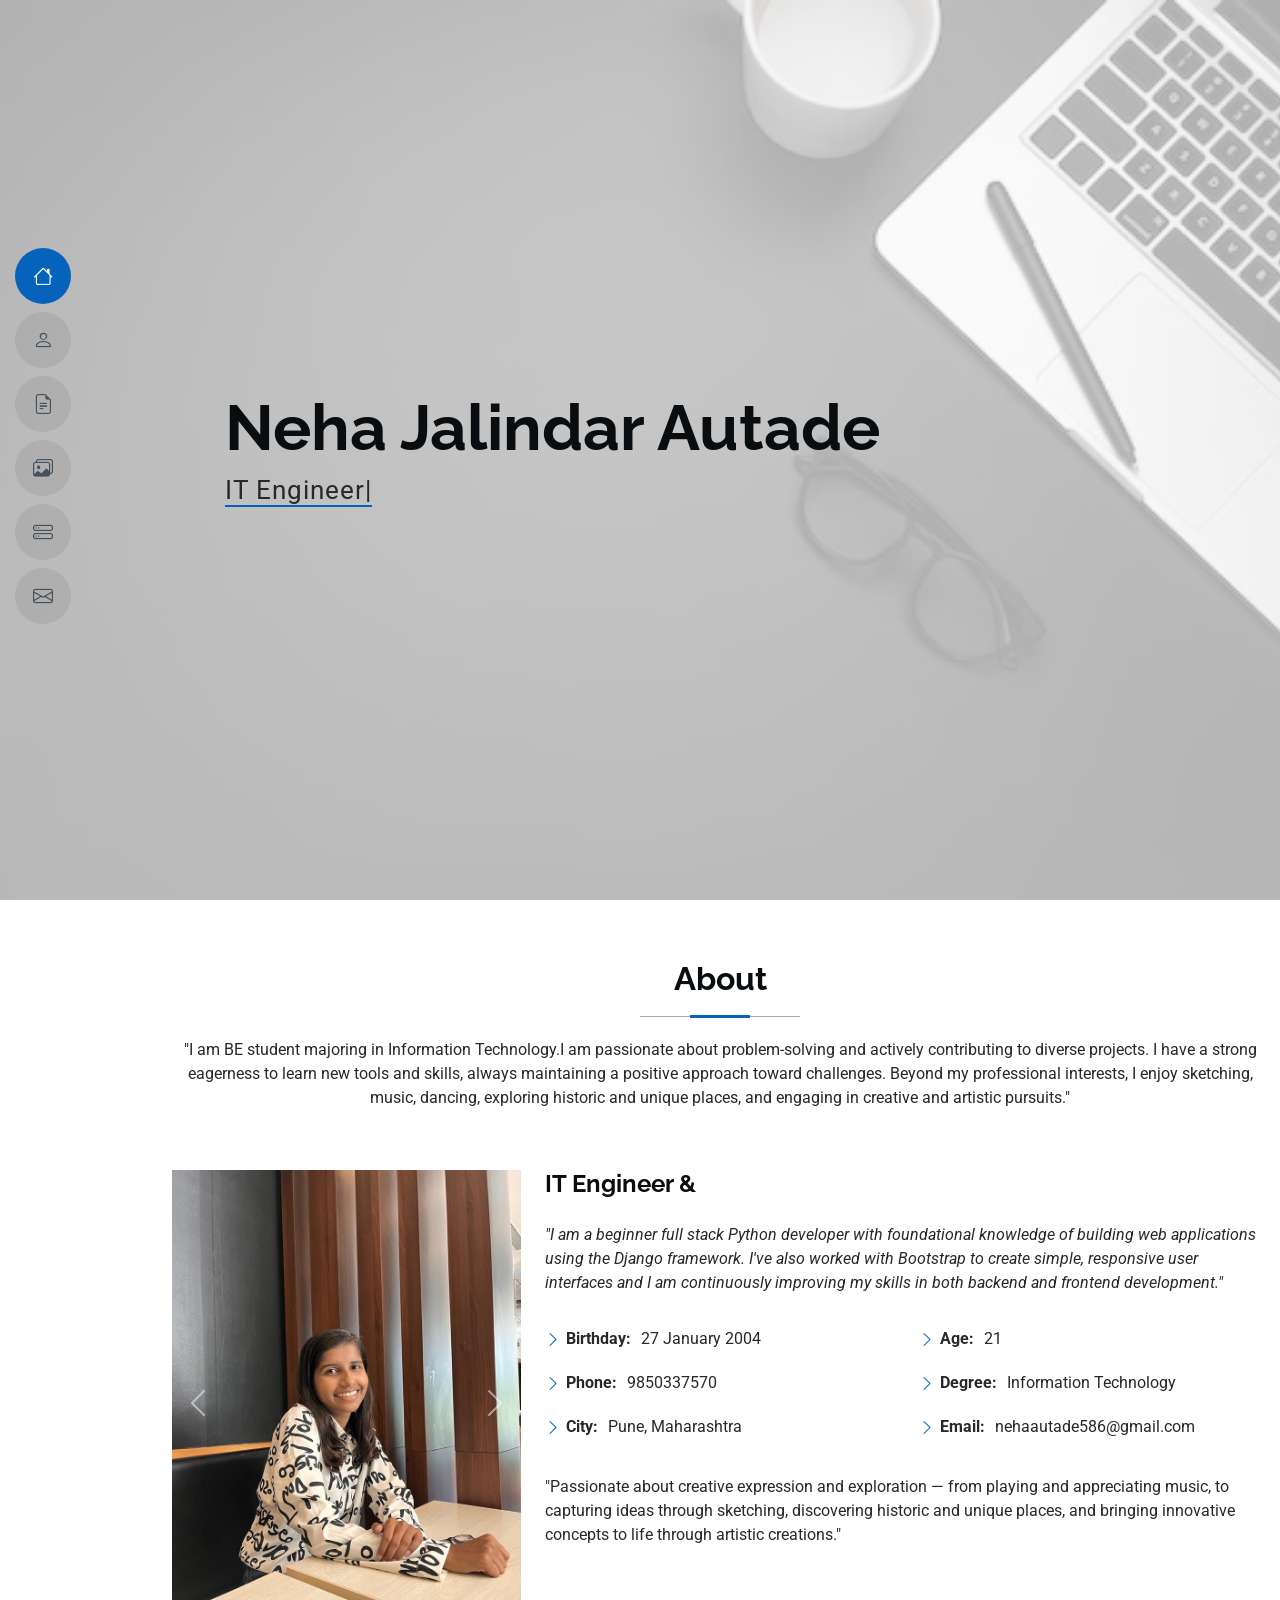
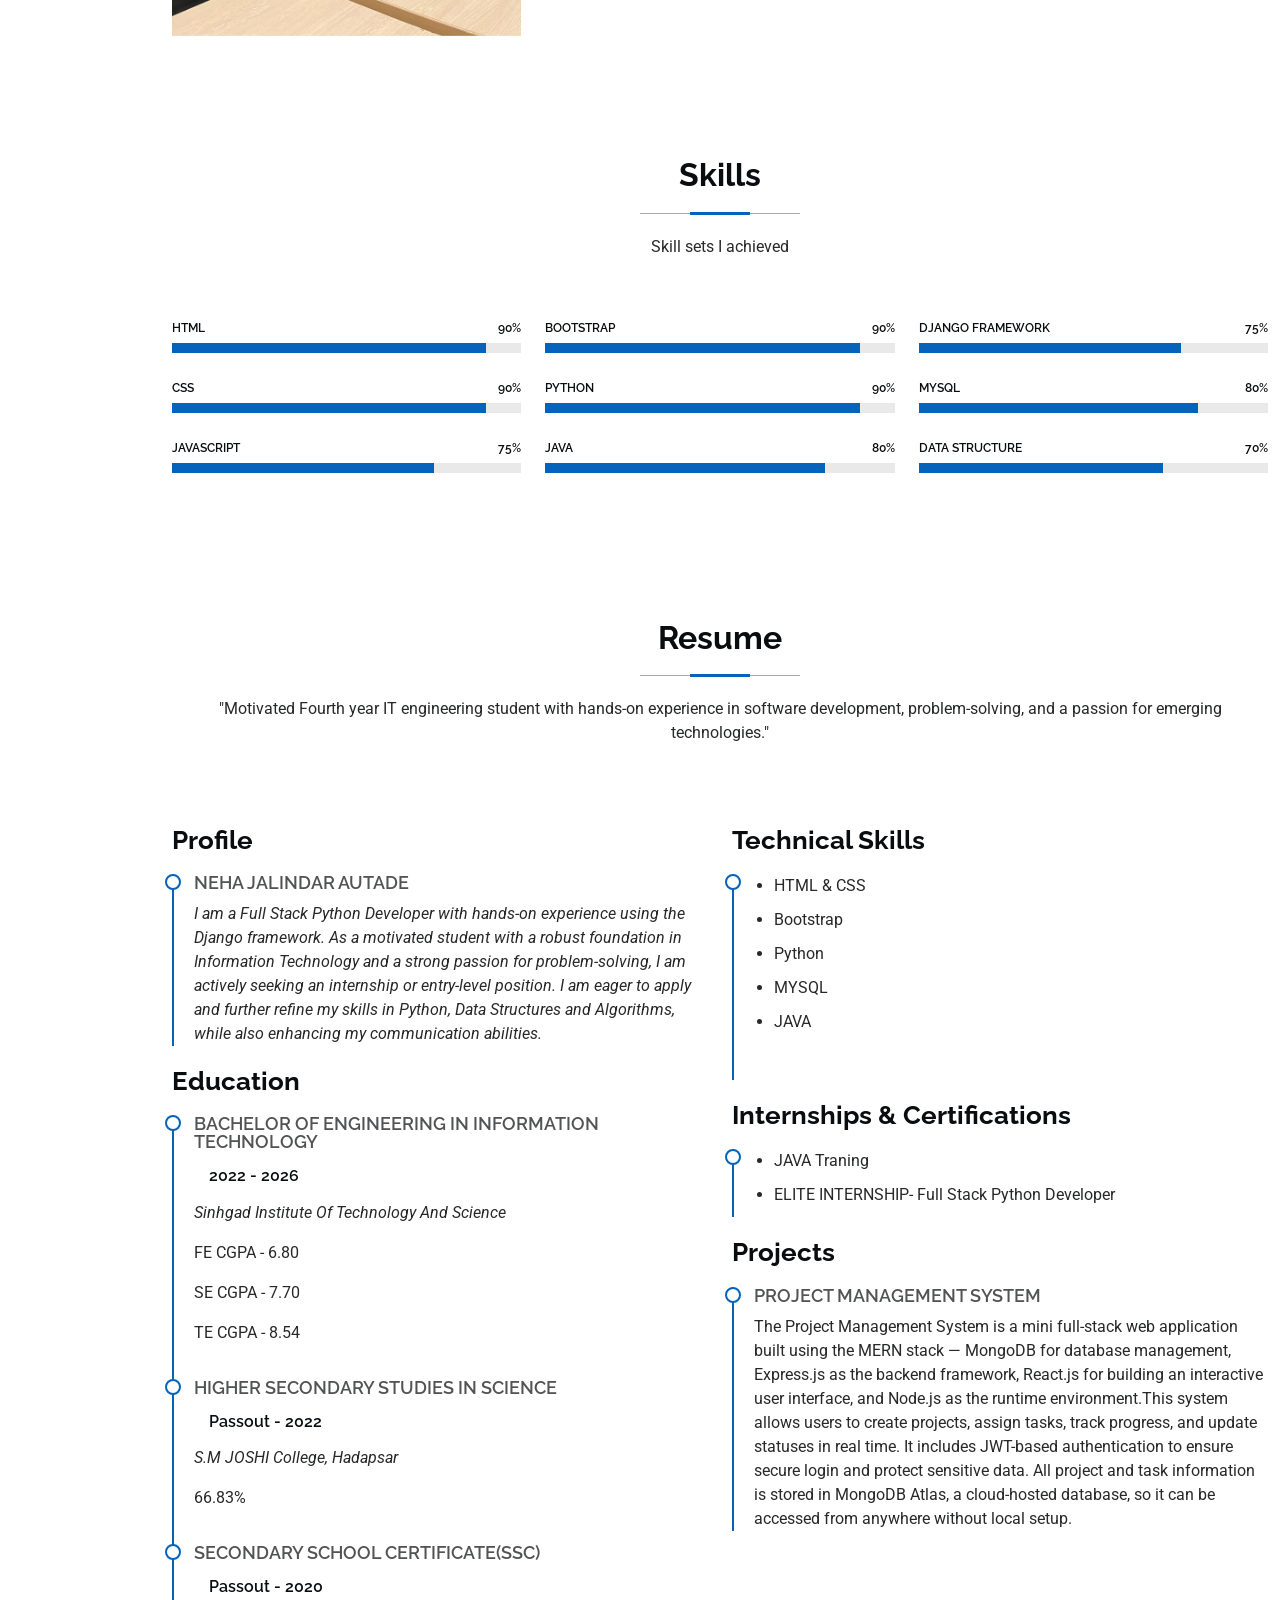
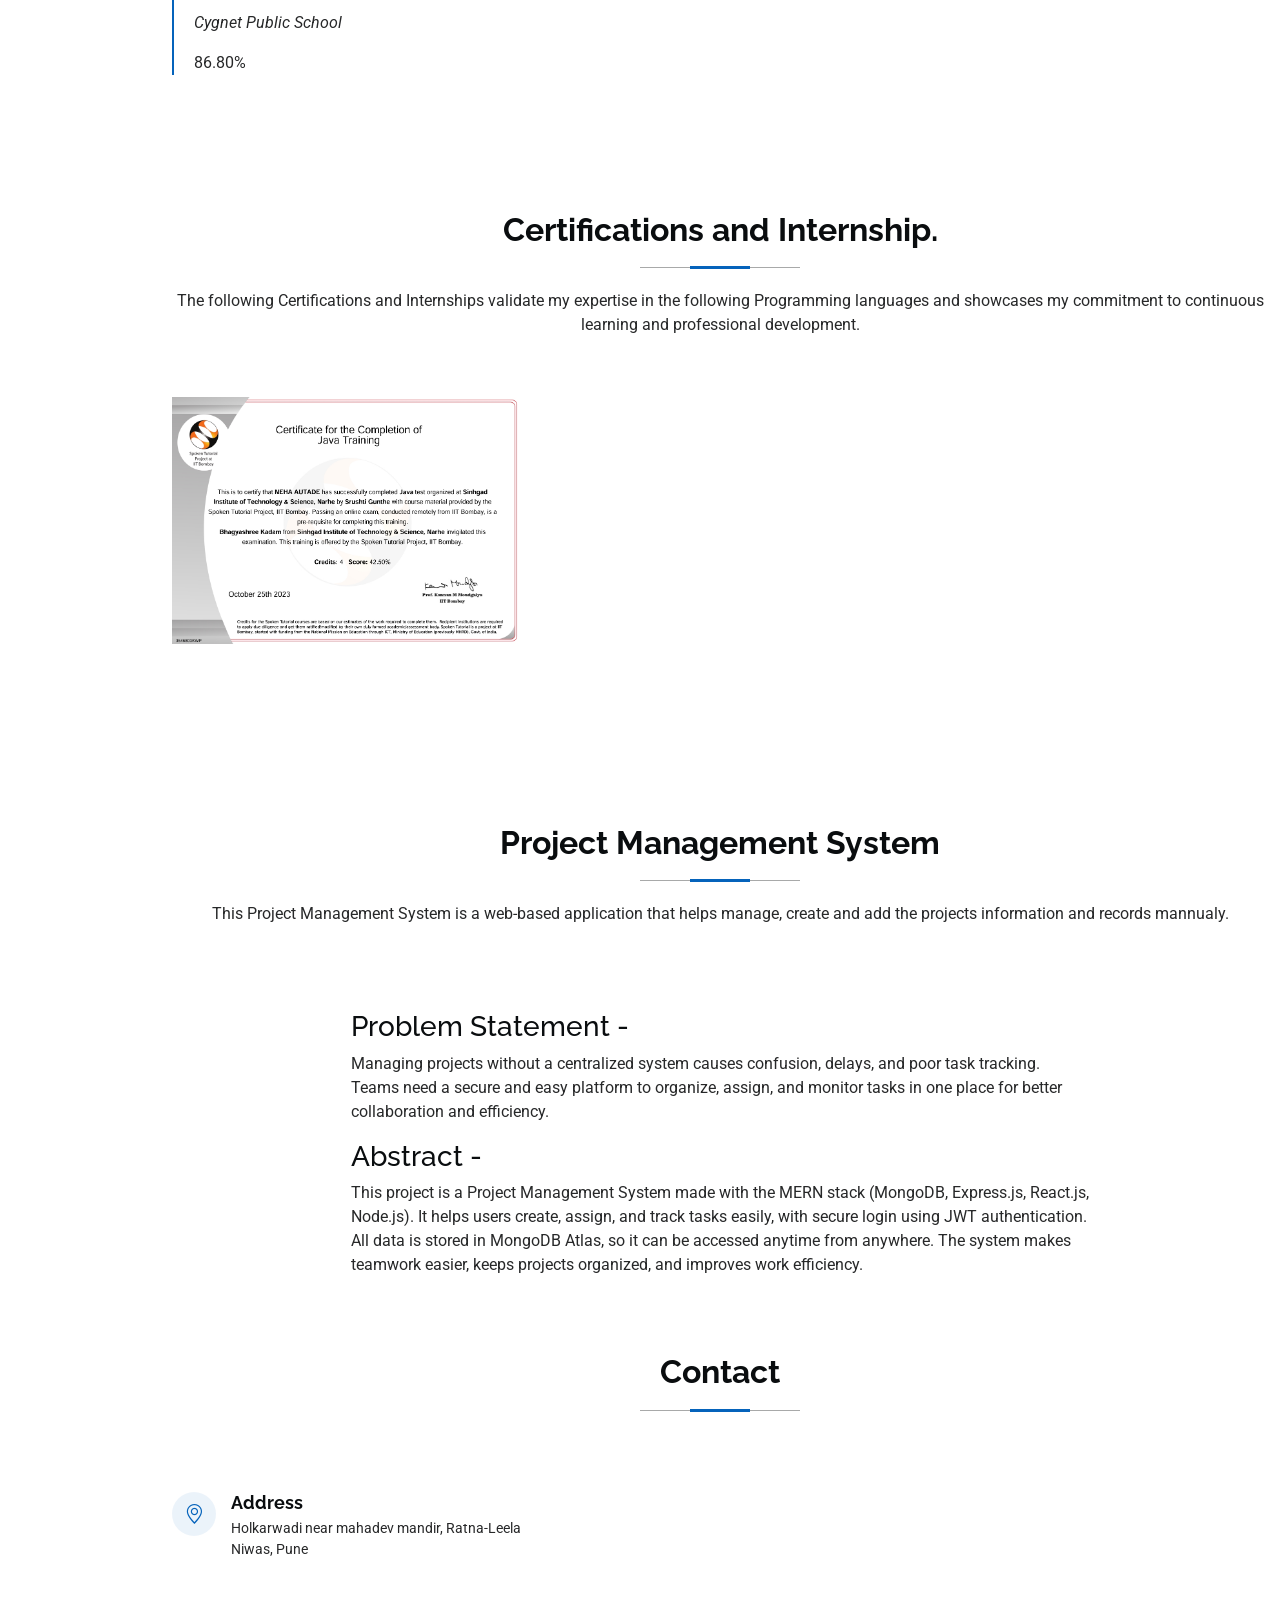
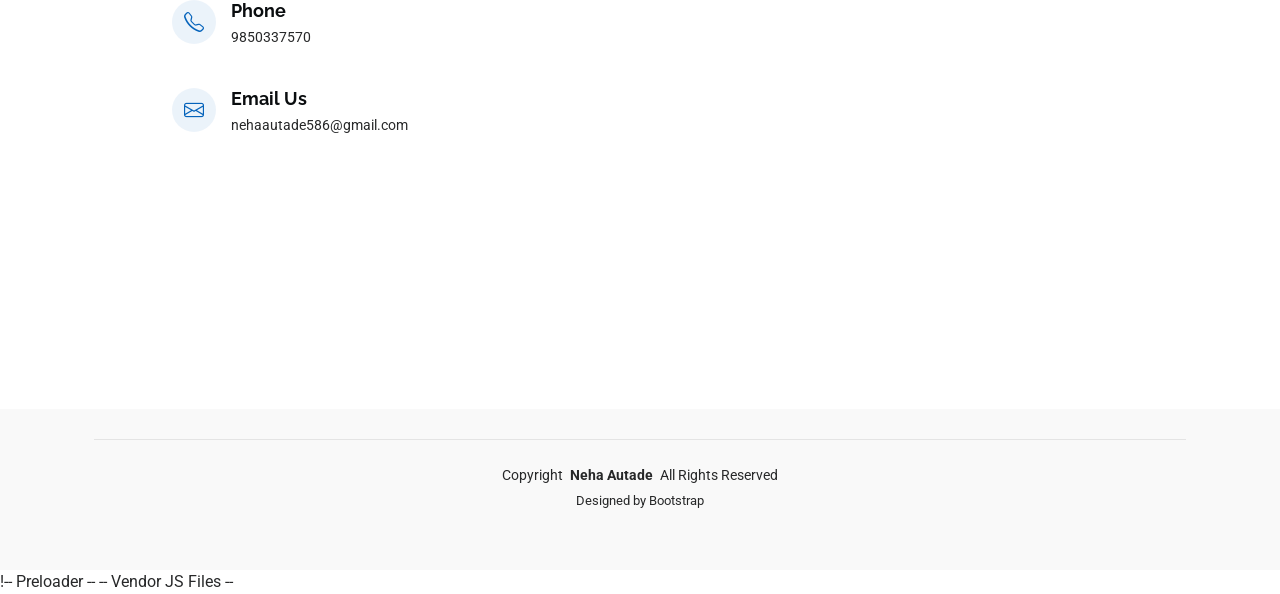
==== index.html @ f40abf3d "first commit" ====
<!DOCTYPE html>
<html lang="en">

<head>
  <meta charset="utf-8">
  <meta content="width=device-width, initial-scale=1.0" name="viewport">
  <title>Portfolio</title>
  <meta content="" name="description">
  <meta content="" name="keywords">

  <!-- Favicons -->
  <link href="assets/img/Icon.jpg" rel="Icon">
  <link href="assets/img/Icon.jpg" rel="Icon">

  <!-- Fonts -->
  <link href="https://fonts.googleapis.com" rel="preconnect">
  <link href="https://fonts.gstatic.com" rel="preconnect" crossorigin>
  <link href="https://fonts.googleapis.com/css2?family=Roboto:ital,wght@0,100;0,300;0,400;0,500;0,700;0,900;1,100;1,300;1,400;1,500;1,700;1,900&family=Poppins:ital,wght@0,100;0,200;0,300;0,400;0,500;0,600;0,700;0,800;0,900;1,100;1,200;1,300;1,400;1,500;1,600;1,700;1,800;1,900&family=Raleway:ital,wght@0,100;0,200;0,300;0,400;0,500;0,600;0,700;0,800;0,900;1,100;1,200;1,300;1,400;1,500;1,600;1,700;1,800;1,900&display=swap" rel="stylesheet">

  <!-- Vendor CSS Files -->
  <link href="assets/vendor/bootstrap/css/bootstrap.min.css" rel="stylesheet">
  <link href="assets/vendor/bootstrap-icons/bootstrap-icons.css" rel="stylesheet">
  <link href="assets/vendor/aos/aos.css" rel="stylesheet">
  <link href="assets/vendor/glightbox/css/glightbox.min.css" rel="stylesheet">
  <link href="assets/vendor/swiper/swiper-bundle.min.css" rel="stylesheet">

  <!-- Main CSS File -->
  <link href="assets/css/main.css" rel="stylesheet">

  <!-- =======================================================
  * Template Name: MyResume
  * Template URL: https://bootstrapmade.com/free-html-bootstrap-template-my-resume/
  * Updated: Jun 29 2024 with Bootstrap v5.3.3
  * Author: BootstrapMade.com
  * License: https://bootstrapmade.com/license/
  ======================================================== -->
</head>

<body class="index-page">

  <header id="header" class="header d-flex flex-column justify-content-center">

    <i class="header-toggle d-xl-none bi bi-list"></i>

    <nav id="navmenu" class="navmenu">
      <ul>
        <li><a href="#hero" class="active"><i class="bi bi-house navicon"></i><span>Home</span></a></li>
        <li><a href="#about"><i class="bi bi-person navicon"></i><span>About</span></a></li>
        <li><a href="#resume"><i class="bi bi-file-earmark-text navicon"></i><span>Resume</span></a></li>
        <li><a href="#portfolio"><i class="bi bi-images navicon"></i><span>Certifications & Internship</span></a></li>
        <li><a href="#Services"><i class="bi bi-hdd-stack navicon"></i><span>Project</span></a></li>
        <li><a href="#contact"><i class="bi bi-envelope navicon"></i><span>Contact</span></a></li>
      </ul>
    </nav>

  </header>

  <main class="main">

    <!-- Hero Section -->
    <section id="hero" class="hero section light-background">

      <img src="assets/img/abc.jpg" alt="">

      <div class="container" data-aos="zoom-out">
        <div class="row justify-content-center">
          <div class="col-lg-9">
            <h2>Neha Jalindar Autade</h2>
            <p><span class="typed" data-typed-items="IT Engineer,Full Stack Python Developer"></span><span class="typed-cursor typed-cursor--blink" aria-hidden="true"></span></p>
            <!--<div class="social-links">
              -<a href="#"><i class="bi bi-twitter-x"></i></a>
              <a href="#"><i class="bi bi-facebook"></i></a>
              <a href="#"><i class="bi bi-instagram"></i></a>
              <a href="www.linkedin.com/in/neha-autade-035277320"><i class="bi bi-linkedin"></i></a>
              <a href="https://www.naukri.com/mnjuser/profile" target="_blank">
              <i class="bi bi-briefcase"></i>
              </a>

            </div>-->
          </div>
        </div>
      </div>

    </section><!-- /Hero Section -->

    <!-- About Section -->
    <section id="about" class="about section">

      <!-- Section Title -->
      <div class="container section-title" data-aos="fade-up">
        <h2>About</h2>
        <p>"I am BE student majoring in Information Technology.I am passionate about problem-solving and actively contributing to diverse projects. I have a strong eagerness to learn new tools and skills, always maintaining a positive approach toward challenges. Beyond my professional interests, I enjoy sketching, music, dancing, exploring historic and unique places, and engaging in creative and artistic pursuits."</p>
      </div><!-- End Section Title -->

      <div class="container" data-aos="fade-up" data-aos-delay="100">

        <div class="row gy-4 justify-content-center">
          <div class="col-lg-4">
            <!-- Photo Carousel -->
<div id="photoCarousel" class="carousel slide" data-bs-ride="carousel">
  <div class="carousel-inner">
    <!-- First Photo -->
    <div class="carousel-item active">
      <img src="assets/img/profile2.jpg" class="d-block w-100" alt="Profile Photo 1">
    </div>
    <!-- Second Photo -->
    <div class="carousel-item">
      <img src="assets/img/profile.jpg" class="d-block w-100" alt="Profile Photo 2">
    </div>
  </div>
  
  <!-- Carousel Controls -->
  <button class="carousel-control-prev" type="button" data-bs-target="#photoCarousel" data-bs-slide="prev">
    <span class="carousel-control-prev-icon" aria-hidden="true"></span>
    <span class="visually-hidden">Previous</span>
  </button>
  <button class="carousel-control-next" type="button" data-bs-target="#photoCarousel" data-bs-slide="next">
    <span class="carousel-control-next-icon" aria-hidden="true"></span>
    <span class="visually-hidden">Next</span>
  </button>
</div>

          </div>
          <div class="col-lg-8 content">
            <h2>IT Engineer &amp; </h2>
            <p class="fst-italic py-3">
              "I am a beginner full stack Python developer with foundational knowledge of building web applications using the Django framework. I've also worked with Bootstrap to create simple, responsive user interfaces and I am continuously improving my skills in both backend and frontend development."
            </p>
            <div class="row">
              <div class="col-lg-6">
                <ul>
                  <li><i class="bi bi-chevron-right"></i> <strong>Birthday:</strong> <span>27 January 2004</span></li>
                 <!---- <li><i class="bi bi-chevron-right"></i> <strong>Website:</strong> <span>www.example.com</span></li>-->
                  <li><i class="bi bi-chevron-right"></i> <strong>Phone:</strong> <span>9850337570</span></li>
                  <li><i class="bi bi-chevron-right"></i> <strong>City:</strong> <span>Pune, Maharashtra</span></li>
                </ul>
              </div>
              <div class="col-lg-6">
                <ul>
                  <li><i class="bi bi-chevron-right"></i> <strong>Age:</strong> <span>21</span></li>
                  <li><i class="bi bi-chevron-right"></i> <strong>Degree:</strong> <span>Information Technology</span></li>
                  <li><i class="bi bi-chevron-right"></i> <strong>Email:</strong> <span>nehaautade586@gmail.com</span></li>
                  <!--<li><i class="bi bi-chevron-right"></i> <strong>Freelance:</strong> <span>Available</span></li>-->
                </ul>
              </div>
            </div>
            <p class="py-3">
              "Passionate about creative expression and exploration — from playing and appreciating music, to capturing ideas through sketching, discovering historic and unique places, and bringing innovative concepts to life through artistic creations."
            </p>
          </div>
        </div>

      </div>

    </section><!-- /About Section -->

    <!-- Stats Section -->
    <!--<section id="stats" class="stats section">

      <div class="container" data-aos="fade-up" data-aos-delay="100">

        <div class="row gy-4">

          -<div class="col-lg-3 col-md-6 d-flex flex-column align-items-center">
            <i class="bi bi-emoji-smile"></i>
            <div class="stats-item">
              <span data-purecounter-start="0" data-purecounter-end="232" data-purecounter-duration="1" class="purecounter"></span>
              <p>Happy Clients</p>
            </div>
          </div>- End Stats Item -

          <div class="col-lg-3 col-md-6 d-flex flex-column align-items-center">
            <i class="bi bi-journal-richtext"></i>
            <div class="stats-item">
              <span data-purecounter-start="0" data-purecounter-end="521" data-purecounter-duration="1" class="purecounter"></span>
              <p>Projects</p>
            </div>
          </div>--><!-- End Stats Item -->

          <!--<div class="col-lg-3 col-md-6 d-flex flex-column align-items-center">
            <i class="bi bi-headset"></i>
            <div class="stats-item">
              <span data-purecounter-start="0" data-purecounter-end="1463" data-purecounter-duration="1" class="purecounter"></span>
              <p>Hours Of Support</p>
            </div>
          </div><-- End Stats Item -->

          <!--<div class="col-lg-3 col-md-6 d-flex flex-column align-items-center">
            <i class="bi bi-people"></i>
            <div class="stats-item">
              <span data-purecounter-start="0" data-purecounter-end="15" data-purecounter-duration="1" class="purecounter"></span>
              <p>Hard Workers</p>
            </div>
          </div>-- End Stats Item -->

        <!--</div>

      </div>

    </section>--><!-- /Stats Section -->

    <!-- Skills Section -->
    <section id="skills" class="skills section">

      <!-- Section Title -->
      <div class="container section-title" data-aos="fade-up">
        <h2>Skills</h2>
        <p>Skill sets I achieved</p>
      </div><!-- End Section Title -->

      <div class="container" data-aos="fade-up" data-aos-delay="100">

        <div class="row skills-content skills-animation">

          <div class="col-md-4">

            <div class="progress">
              <span class="skill"><span>HTML</span> <i class="val">90%</i></span>
              <div class="progress-bar-wrap">
                <div class="progress-bar" role="progressbar" aria-valuenow="90" aria-valuemin="0" aria-valuemax="100"></div>
              </div>
            </div><!-- End Skills Item -->

            <div class="progress">
              <span class="skill"><span>CSS</span> <i class="val">90%</i></span>
              <div class="progress-bar-wrap">
                <div class="progress-bar" role="progressbar" aria-valuenow="90" aria-valuemin="0" aria-valuemax="100"></div>
              </div>
            </div><!-- End Skills Item -->

            <div class="progress">
              <span class="skill"><span>JavaScript</span> <i class="val">75%</i></span>
              <div class="progress-bar-wrap">
                <div class="progress-bar" role="progressbar" aria-valuenow="75" aria-valuemin="0" aria-valuemax="100"></div>
              </div>
            </div><!-- End Skills Item -->

          </div>

          <div class="col-md-4">

            <div class="progress">
              <span class="skill"><span>Bootstrap</span> <i class="val">90%</i></span>
              <div class="progress-bar-wrap">
                <div class="progress-bar" role="progressbar" aria-valuenow="90" aria-valuemin="0" aria-valuemax="100"></div>
              </div>
            </div><!-- End Skills Item -->

            <div class="progress">
              <span class="skill"><span>Python</span> <i class="val">90%</i></span>
              <div class="progress-bar-wrap">
                <div class="progress-bar" role="progressbar" aria-valuenow="90" aria-valuemin="0" aria-valuemax="100"></div>
              </div>
            </div><!-- End Skills Item -->

            <div class="progress">
              <span class="skill"><span>Java</span> <i class="val">80%</i></span>
              <div class="progress-bar-wrap">
                <div class="progress-bar" role="progressbar" aria-valuenow="80" aria-valuemin="0" aria-valuemax="100"></div>
              </div>
            </div><!-- End Skills Item -->
            </div>

             <div class="col-md-4">

            <div class="progress">
              <span class="skill"><span>Django framework</span> <i class="val">75%</i></span>
              <div class="progress-bar-wrap">
                <div class="progress-bar" role="progressbar" aria-valuenow="75" aria-valuemin="0" aria-valuemax="100"></div>
              </div>
            </div><!-- End Skills Item -->

            <div class="progress">
              <span class="skill"><span>MySQL</span> <i class="val">80%</i></span>
              <div class="progress-bar-wrap">
                <div class="progress-bar" role="progressbar" aria-valuenow="80" aria-valuemin="0" aria-valuemax="100"></div>
              </div>
            </div><!-- End Skills Item -->

            <div class="progress">
              <span class="skill"><span>Data Structure</span> <i class="val">70%</i></span>
              <div class="progress-bar-wrap">
                <div class="progress-bar" role="progressbar" aria-valuenow="70" aria-valuemin="0" aria-valuemax="100"></div>
              </div>
            </div><!-- End Skills Item -->

          </div>

        </div>

      </div>

    </section><!-- /Skills Section -->

    <!-- Resume Section -->
    <section id="resume" class="resume section">

      <!-- Section Title -->
      <div class="container section-title" data-aos="fade-up">
        <h2>Resume</h2>
        <p>"Motivated Fourth year IT engineering student with hands-on experience in software development, problem-solving, and a passion for emerging technologies."</p>
      </div><!-- End Section Title -->

      <div class="container">

        <div class="row">

          <div class="col-lg-6" data-aos="fade-up" data-aos-delay="100">
            <h3 class="resume-title">Profile</h3>

            <div class="resume-item pb-0">
              <h4>Neha Jalindar Autade</h4>
              <p><em>I am a Full Stack Python Developer with hands-on experience using the Django framework. As a motivated student with a robust foundation in Information Technology and a strong passion for problem-solving, I am actively seeking an internship or entry-level position. I am eager to apply and further refine my skills in Python, Data Structures and Algorithms, while also enhancing my communication abilities.</em></p>
              
            </div><!-- Edn Resume Item -->

            <h3 class="resume-title">Education</h3>
            <div class="resume-item">
              <h4>Bachelor of Engineering in Information Technology</h4>
              <h5>2022 - 2026</h5>
              <p><em>Sinhgad Institute Of Technology And Science</em></p>
              <p>FE CGPA - 6.80</p>
              <P>SE CGPA - 7.70</P>
              <p>TE CGPA - 8.54</p>
            </div><!-- Edn Resume Item -->

            <div class="resume-item">
              <h4>Higher Secondary Studies in Science</h4>
              <h5>Passout - 2022</h5>
              <p><em>S.M JOSHI College, Hadapsar</em></p>
              <p>66.83%</p>
            </div><!-- Edn Resume Item -->

             <div class="resume-item">
              <h4>Secondary School Certificate(SSC)</h4>
              <h5>Passout - 2020</h5>
              <p><em>Cygnet Public School</em></p>
              <p>86.80%</p>
            </div><!-- Edn Resume Item -->

          </div>

          <div class="col-lg-6" data-aos="fade-up" data-aos-delay="200">
            <h3 class="resume-title">Technical Skills</h3>
            <div class="resume-item">
              <!--<h4>Senior graphic design specialist</h4>
              <h5>2019 - Present</h5>-
              <p><em>Experion, New York, NY </em></p>-->
              <ul>
                <li>HTML & CSS</li>
                <li>Bootstrap </li>
                <li>Python</li>
                <li>MYSQL</li>
                <li>JAVA</li>
              </ul>
            </div><!-- Edn Resume Item -->

            <h3 class="resume-title">Internships & Certifications</h3>

            <div class="resume-item pb-0">
              <!--<h4>Neha Jalindar Autade</h4>-->
              <ul>
              <li>JAVA Traning</li>
              <li>ELITE INTERNSHIP- Full Stack Python Developer</li>
              </ul>
            </div>

           
            <h3 class="resume-title">Projects</h3>

            <div class="resume-item pb-0">
              <!--<h4>Neha Jalindar Autade</h4>-->
              
              <h4>Project Management System</h4>

              <p>The Project Management System is a mini full-stack web application built using the MERN stack — MongoDB for database management, Express.js as the backend framework, React.js for building an interactive user interface, and Node.js as the runtime environment.This system allows users to create projects, assign tasks, track progress, and update statuses in real time. It includes JWT-based authentication to ensure secure login and protect sensitive data. All project and task information is stored in MongoDB Atlas, a cloud-hosted database, so it can be accessed from anywhere without local setup.</p>
              
            </div>

            <!--<div class="resume-item">
              <h4>Graphic design specialist</h4>
              <h5>2017 - 2018</h5>
              <p><em>Stepping Stone Advertising, New York, NY</em></p>
              <ul>
                <li>Developed numerous marketing programs (logos, brochures,infographics, presentations, and advertisements).</li>
                <li>Managed up to 5 projects or tasks at a given time while under pressure</li>
                <li>Recommended and consulted with clients on the most appropriate graphic design</li>
                <li>Created 4+ design presentations and proposals a month for clients and account managers</li>
              </ul>
            </div><-- Edn Resume Item -->

          </div>

        </div>

      </div>

    </section><!-- /Resume Section -->

    <!-- Portfolio Section -->
    <section id="portfolio" class="portfolio section">

      <!---- Section Title --
      <div class="container section-title" data-aos="fade-up">
        <h2>Portfolio</h2>
        <p>Magnam dolores commodi suscipit. Necessitatibus eius consequatur ex aliquid fuga eum quidem. Sit sint consectetur velit. Quisquam quos quisquam cupiditate. Et nemo qui impedit suscipit alias ea. Quia fugiat sit in iste officiis commodi quidem hic quas.</p>
      </div><-- End Section Title --

      <div class="container">

        <div class="isotope-layout" data-default-filter="*" data-layout="masonry" data-sort="original-order">

          <ul class="portfolio-filters isotope-filters" data-aos="fade-up" data-aos-delay="100">
            <li data-filter="*" class="filter-active">All</li>
            <li data-filter=".filter-app">App</li>
            <li data-filter=".filter-product">Card</li>
            <li data-filter=".filter-branding">Web</li>
          </ul>-- End Portfolio Filters --

          <div class="row gy-4 isotope-container" data-aos="fade-up" data-aos-delay="200">

            <div class="col-lg-4 col-md-6 portfolio-item isotope-item filter-app">
              <img src="assets/img/masonry-portfolio/masonry-portfolio-1.jpg" class="img-fluid" alt="">
              <div class="portfolio-info">
                <h4>App 1</h4>
                <p>Lorem ipsum, dolor sit</p>
                <a href="assets/img/masonry-portfolio/masonry-portfolio-1.jpg" title="App 1" data-gallery="portfolio-gallery-app" class="glightbox preview-link"><i class="bi bi-zoom-in"></i></a>
                <a href="portfolio-details.html" title="More Details" class="details-link"><i class="bi bi-link-45deg"></i></a>
              </div>
            </div>-- End Portfolio Item --

            <div class="col-lg-4 col-md-6 portfolio-item isotope-item filter-product">
              <img src="assets/img/masonry-portfolio/masonry-portfolio-2.jpg" class="img-fluid" alt="">
              <div class="portfolio-info">
                <h4>Product 1</h4>
                <p>Lorem ipsum, dolor sit</p>
                <a href="assets/img/masonry-portfolio/masonry-portfolio-2.jpg" title="Product 1" data-gallery="portfolio-gallery-product" class="glightbox preview-link"><i class="bi bi-zoom-in"></i></a>
                <a href="portfolio-details.html" title="More Details" class="details-link"><i class="bi bi-link-45deg"></i></a>
              </div>
            </div>-- End Portfolio Item --

            <div class="col-lg-4 col-md-6 portfolio-item isotope-item filter-branding">
              <img src="assets/img/masonry-portfolio/masonry-portfolio-3.jpg" class="img-fluid" alt="">
              <div class="portfolio-info">
                <h4>Branding 1</h4>
                <p>Lorem ipsum, dolor sit</p>
                <a href="assets/img/masonry-portfolio/masonry-portfolio-3.jpg" title="Branding 1" data-gallery="portfolio-gallery-branding" class="glightbox preview-link"><i class="bi bi-zoom-in"></i></a>
                <a href="portfolio-details.html" title="More Details" class="details-link"><i class="bi bi-link-45deg"></i></a>
              </div>
            </div>-- End Portfolio Item --

            <div class="col-lg-4 col-md-6 portfolio-item isotope-item filter-app">
              <img src="assets/img/masonry-portfolio/masonry-portfolio-4.jpg" class="img-fluid" alt="">
              <div class="portfolio-info">
                <h4>App 2</h4>
                <p>Lorem ipsum, dolor sit</p>
                <a href="assets/img/masonry-portfolio/masonry-portfolio-4.jpg" title="App 2" data-gallery="portfolio-gallery-app" class="glightbox preview-link"><i class="bi bi-zoom-in"></i></a>
                <a href="portfolio-details.html" title="More Details" class="details-link"><i class="bi bi-link-45deg"></i></a>
              </div>
            </div>-- End Portfolio Item -

            <div class="col-lg-4 col-md-6 portfolio-item isotope-item filter-product">
              <img src="assets/img/masonry-portfolio/masonry-portfolio-5.jpg" class="img-fluid" alt="">
              <div class="portfolio-info">
                <h4>Product 2</h4>
                <p>Lorem ipsum, dolor sit</p>
                <a href="assets/img/masonry-portfolio/masonry-portfolio-5.jpg" title="Product 2" data-gallery="portfolio-gallery-product" class="glightbox preview-link"><i class="bi bi-zoom-in"></i></a>
                <a href="portfolio-details.html" title="More Details" class="details-link"><i class="bi bi-link-45deg"></i></a>
              </div>
            </div>-- End Portfolio Item --

            <div class="col-lg-4 col-md-6 portfolio-item isotope-item filter-branding">
              <img src="assets/img/masonry-portfolio/masonry-portfolio-6.jpg" class="img-fluid" alt="">
              <div class="portfolio-info">
                <h4>Branding 2</h4>
                <p>Lorem ipsum, dolor sit</p>
                <a href="assets/img/masonry-portfolio/masonry-portfolio-6.jpg" title="Branding 2" data-gallery="portfolio-gallery-branding" class="glightbox preview-link"><i class="bi bi-zoom-in"></i></a>
                <a href="portfolio-details.html" title="More Details" class="details-link"><i class="bi bi-link-45deg"></i></a>
              </div>
            </div><- End Portfolio Item --

            <div class="col-lg-4 col-md-6 portfolio-item isotope-item filter-app">
              <img src="assets/img/masonry-portfolio/masonry-portfolio-7.jpg" class="img-fluid" alt="">
              <div class="portfolio-info">
                <h4>App 3</h4>
                <p>Lorem ipsum, dolor sit</p>
                <a href="assets/img/masonry-portfolio/masonry-portfolio-7.jpg" title="App 3" data-gallery="portfolio-gallery-app" class="glightbox preview-link"><i class="bi bi-zoom-in"></i></a>
                <a href="portfolio-details.html" title="More Details" class="details-link"><i class="bi bi-link-45deg"></i></a>
              </div>
            </div><-- End Portfolio Item --

            <div class="col-lg-4 col-md-6 portfolio-item isotope-item filter-product">
              <img src="assets/img/masonry-portfolio/masonry-portfolio-8.jpg" class="img-fluid" alt="">
              <div class="portfolio-info">
                <h4>Product 3</h4>
                <p>Lorem ipsum, dolor sit</p>
                <a href="assets/img/masonry-portfolio/masonry-portfolio-8.jpg" title="Product 3" data-gallery="portfolio-gallery-product" class="glightbox preview-link"><i class="bi bi-zoom-in"></i></a>
                <a href="portfolio-details.html" title="More Details" class="details-link"><i class="bi bi-link-45deg"></i></a>
              </div>
            </div><-- End Portfolio Item --

            <div class="col-lg-4 col-md-6 portfolio-item isotope-item filter-branding">
              <img src="assets/img/masonry-portfolio/masonry-portfolio-9.jpg" class="img-fluid" alt="">
              <div class="portfolio-info">
                <h4>Branding 3</h4>
                <p>Lorem ipsum, dolor sit</p>
                <a href="assets/img/masonry-portfolio/masonry-portfolio-9.jpg" title="Branding 2" data-gallery="portfolio-gallery-branding" class="glightbox preview-link"><i class="bi bi-zoom-in"></i></a>
                <a href="portfolio-details.html" title="More Details" class="details-link"><i class="bi bi-link-45deg"></i></a>
              </div>
            </div>-- End Portfolio Item --

          </div>-- End Portfolio Container --

        </div>

      </div>

    </section><- /Portfolio Section -->
<!-- Section Title -->
      <div class="container section-title" data-aos="fade-up">
        <h2>Certifications and Internship.</h2>
        <p>The following Certifications and Internships validate my expertise in the following Programming languages and showcases my commitment to continuous learning and professional development.</p>
      </div><!-- End Section Title -->

      <div class="container">

        <div class="isotope-layout" data-default-filter="*" data-layout="masonry" data-sort="original-order">

          

          <div class="row gy-1 isotope-container" data-aos="fade-up" data-aos-delay="200">

            <div class="col-lg-4 col-md-6 portfolio-item isotope-item filter-app">
              <div class="portfolio-content h-100">
                <img src="assets/img/JAVA.jpeg" class="img-fluid" alt="">
                <div class="portfolio-info">
                  
                  
                </div>
              </div>
            </div><!-- End Portfolio Item -->

            <!--<div class="col-lg-4 col-md-6 portfolio-item isotope-item filter-app">
              <div class="portfolio-content h-100">
                <img src="assets/img/portfolio/advanced cpp.jpg" class="img-fluid" alt="">
                <div class="portfolio-info">
                  
                </div>
              </div>
            </div><-- End Portfolio Item -->

            <!--<div class="col-lg-4 col-md-6 portfolio-item isotope-item filter-app">
              <div class="portfolio-content h-100">
                <img src="assets/img/portfolio/advanced cpp.jpg" class="img-fluid" alt="">
                <div class="portfolio-info">
                  <h4>Certificate 3</h4>
                  <p>Certificate for the completion of Advanced Cpp Training.</p>
                  <a href="assets/img/portfolio/advanced cpp.jpg" title="Certificate 2" data-gallery="portfolio-gallery-app" class="glightbox preview-link"><i class="bi bi-zoom-in"></i></a>
                  <a href="portfolio-details.html" title="More Details" class="details-link"></a>
                </div>
              </div>
            </div><- End Portfolio Item -->

            <!--<div class="col-lg-6 col-md-6 col-md-offset-1 portfolio-item isotope-item filter-app">
              <div class="portfolio-content h-100">
                <img src="assets/img/portfolio/advanced cpp.jpg" class="img-fluid" style="height:70%; width: 70%" alt="">
                <div class="portfolio-info">
                  <h4>Certificate 4</h4>
                  <p>Certificate for the completion of PHP and MySQL Training.</p>
                  <a href="assets/img/php.jpg" title="Certificate 2" data-gallery="portfolio-gallery-app" class="glightbox preview-link"><i class="bi bi-zoom-in"></i></a>
                  <a href="portfolio-details.html" title="More Details" class="details-link"></a>
                </div>
              </div>
            </div>-- End Portfolio Item -->

          </div><!-- End Portfolio Container -->

        </div>

      </div>

    </section><!-- /Portfolio Section -->
      <!-- Section Title -->
    <!-- Services Section -->
    <!--<section id="services" class="services section">

      -- Section Title --
      <div class="container section-title" data-aos="fade-up">
        <h2>Services</h2>
        <p>Magnam dolores commodi suscipit. Necessitatibus eius consequatur ex aliquid fuga eum quidem. Sit sint consectetur velit. Quisquam quos quisquam cupiditate. Et nemo qui impedit suscipit alias ea. Quia fugiat sit in iste officiis commodi quidem hic quas.</p>
      </div><-- End Section Title -->

      <!--<div class="container">

        <div class="row gy-4">

          <div class="col-lg-4 col-md-6" data-aos="fade-up" data-aos-delay="100">
            <div class="service-item item-cyan position-relative">
              <div class="icon">
                <svg width="100" height="100" viewBox="0 0 600 600" xmlns="http://www.w3.org/2000/svg">
                  <path stroke="none" stroke-width="0" fill="#f5f5f5" d="M300,521.0016835830174C376.1290562159157,517.8887921683347,466.0731472004068,529.7835943286574,510.70327084640275,468.03025145048787C554.3714126377745,407.6079735673963,508.03601936045806,328.9844924480964,491.2728898941984,256.3432110539036C474.5976632858925,184.082847569629,479.9380746630129,96.60480741107993,416.23090153303,58.64404602377083C348.86323505073057,18.502131276798302,261.93793281208167,40.57373210992963,193.5410806939664,78.93577620505333C130.42746243093433,114.334589627462,98.30271207620316,179.96522072025542,76.75703585869454,249.04625023123273C51.97151888228291,328.5150500222984,13.704378332031375,421.85034740162234,66.52175969318436,486.19268352777647C119.04800174914682,550.1803526380478,217.28368757567262,524.383925680826,300,521.0016835830174"></path>
                </svg>
                <i class="bi bi-activity"></i>
              </div>
              <a href="#" class="stretched-link">
                <h3>Nesciunt Mete</h3>
              </a>
              <p>Provident nihil minus qui consequatur non omnis maiores. Eos accusantium minus dolores iure perferendis tempore et consequatur.</p>
            </div>
          </div>-- End Service Item -->

          <!--<div class="col-lg-4 col-md-6" data-aos="fade-up" data-aos-delay="200">
            <div class="service-item item-orange position-relative">
              <div class="icon">
                <svg width="100" height="100" viewBox="0 0 600 600" xmlns="http://www.w3.org/2000/svg">
                  <path stroke="none" stroke-width="0" fill="#f5f5f5" d="M300,582.0697525312426C382.5290701553225,586.8405444964366,449.9789794690241,525.3245884688669,502.5850820975895,461.55621195738473C556.606425686781,396.0723002908107,615.8543463187945,314.28637112970534,586.6730223649479,234.56875336149918C558.9533121215079,158.8439757836574,454.9685369536778,164.00468322053177,381.49747125262974,130.76875717737553C312.15926192815925,99.40240125094834,248.97055460311594,18.661163978235184,179.8680185752513,50.54337015887873C110.5421016452524,82.52863877960104,119.82277516462835,180.83849132639028,109.12597500060166,256.43424936330496C100.08760227029461,320.3096726198365,92.17705696193138,384.0621239912766,124.79988738764834,439.7174275375508C164.83382741302287,508.01625554203684,220.96474134820875,577.5009287672846,300,582.0697525312426"></path>
                </svg>
                <i class="bi bi-broadcast"></i>
              </div>
              <a href="#" class="stretched-link">
                <h3>Eosle Commodi</h3>
              </a>
              <p>Ut autem aut autem non a. Sint sint sit facilis nam iusto sint. Libero corrupti neque eum hic non ut nesciunt dolorem.</p>
            </div>
          </div>-- End Service Item --

          <div class="col-lg-4 col-md-6" data-aos="fade-up" data-aos-delay="300">
            <div class="service-item item-teal position-relative">
              <div class="icon">
                <svg width="100" height="100" viewBox="0 0 600 600" xmlns="http://www.w3.org/2000/svg">
                  <path stroke="none" stroke-width="0" fill="#f5f5f5" d="M300,541.5067337569781C382.14930387511276,545.0595476570109,479.8736841581634,548.3450877840088,526.4010558755058,480.5488172755941C571.5218469581645,414.80211281144784,517.5187510058486,332.0715597781072,496.52539010469104,255.14436215662573C477.37192572678356,184.95920475031193,473.57363656557914,105.61284051026155,413.0603344069578,65.22779650032875C343.27470386102294,18.654635553484475,251.2091493199835,5.337323636656869,175.0934190732945,40.62881213300186C97.87086631185822,76.43348514350839,51.98124368387456,156.15599469081315,36.44837278890362,239.84606092416172C21.716077023791087,319.22268207091537,43.775223500013084,401.1760424656574,96.891909868211,461.97329694683043C147.22146801428983,519.5804099606455,223.5754009179313,538.201503339737,300,541.5067337569781"></path>
                </svg>
                <i class="bi bi-easel"></i>
              </div>
              <a href="#" class="stretched-link">
                <h3>Ledo Markt</h3>
              </a>
              <p>Ut excepturi voluptatem nisi sed. Quidem fuga consequatur. Minus ea aut. Vel qui id voluptas adipisci eos earum corrupti.</p>
            </div>
          </div>-- End Service Item --

          <div class="col-lg-4 col-md-6" data-aos="fade-up" data-aos-delay="400">
            <div class="service-item item-red position-relative">
              <div class="icon">
                <svg width="100" height="100" viewBox="0 0 600 600" xmlns="http://www.w3.org/2000/svg">
                  <path stroke="none" stroke-width="0" fill="#f5f5f5" d="M300,503.46388370962813C374.79870501325706,506.71871716319447,464.8034551963731,527.1746412648533,510.4981551193396,467.86667711651364C555.9287308511215,408.9015244558933,512.6030010748507,327.5744911775523,490.211057578863,256.5855673507754C471.097692560561,195.9906835881958,447.69079081568157,138.11976852964426,395.19560036434837,102.3242989838813C329.3053358748298,57.3949838291264,248.02791733380457,8.279543830951368,175.87071277845988,42.242879143198664C103.41431057327972,76.34704239035025,93.79494320519305,170.9812938413882,81.28167332365135,250.07896920659033C70.17666984294237,320.27484674793965,64.84698225790005,396.69656628748305,111.28512138212992,450.4950937839243C156.20124167950087,502.5303643271138,231.32542653798444,500.4755392045468,300,503.46388370962813"></path>
                </svg>
                <i class="bi bi-bounding-box-circles"></i>
              </div>
              <a href="#" class="stretched-link">
                <h3>Asperiores Commodit</h3>
              </a>
              <p>Non et temporibus minus omnis sed dolor esse consequatur. Cupiditate sed error ea fuga sit provident adipisci neque.</p>
              <a href="#" class="stretched-link"></a>
            </div>
          </div>-- End Service Item --

          <div class="col-lg-4 col-md-6" data-aos="fade-up" data-aos-delay="500">
            <div class="service-item item-indigo position-relative">
              <div class="icon">
                <svg width="100" height="100" viewBox="0 0 600 600" xmlns="http://www.w3.org/2000/svg">
                  <path stroke="none" stroke-width="0" fill="#f5f5f5" d="M300,532.3542879108572C369.38199826031484,532.3153073249985,429.10787420159085,491.63046689027357,474.5244479745417,439.17860296908856C522.8885846962883,383.3225815378663,569.1668002868075,314.3205725914397,550.7432151929288,242.7694973846089C532.6665558377875,172.5657663291529,456.2379748765914,142.6223662098291,390.3689995646985,112.34683881706744C326.66090330228417,83.06452184765237,258.84405631176094,53.51806209861945,193.32584062364296,78.48882559362697C121.61183558270385,105.82097193414197,62.805066853699245,167.19869350419734,48.57481801355237,242.6138429142374C34.843463184063346,315.3850353017275,76.69343916112496,383.4422959591041,125.22947124332185,439.3748458443577C170.7312796277747,491.8107796887764,230.57421082200815,532.3932930995766,300,532.3542879108572"></path>
                </svg>
                <i class="bi bi-calendar4-week icon"></i>
              </div>
              <a href="#" class="stretched-link">
                <h3>Velit Doloremque</h3>
              </a>
              <p>Cumque et suscipit saepe. Est maiores autem enim facilis ut aut ipsam corporis aut. Sed animi at autem alias eius labore.</p>
              <a href="#" class="stretched-link"></a>
            </div>
          </div>-- End Service Item --

          <div class="col-lg-4 col-md-6" data-aos="fade-up" data-aos-delay="600">
            <div class="service-item item-pink position-relative">
              <div class="icon">
                <svg width="100" height="100" viewBox="0 0 600 600" xmlns="http://www.w3.org/2000/svg">
                  <path stroke="none" stroke-width="0" fill="#f5f5f5" d="M300,566.797414625762C385.7384707136149,576.1784315230908,478.7894351017131,552.8928747891023,531.9192734346935,484.94944893311C584.6109503024035,417.5663521118492,582.489472248146,322.67544863468447,553.9536738515405,242.03673114598146C529.1557734026468,171.96086150256528,465.24506316201064,127.66468636344209,395.9583748389544,100.7403814666027C334.2173773831606,76.7482773500951,269.4350130405921,84.62216499799875,207.1952322260088,107.2889140133804C132.92018162631612,134.33871894543012,41.79353780512637,160.00259165414826,22.644507872594943,236.69541883565114C3.319112789854554,314.0945973066697,72.72355303640163,379.243833228382,124.04198916343866,440.3218312028393C172.9286146004772,498.5055451809895,224.45579914871206,558.5317968840102,300,566.797414625762"></path>
                </svg>
                <i class="bi bi-chat-square-text"></i>
              </div>
              <a href="#" class="stretched-link">
                <h3>Dolori Architecto</h3>
              </a>
              <p>Hic molestias ea quibusdam eos. Fugiat enim doloremque aut neque non et debitis iure. Corrupti recusandae ducimus enim.</p>
              <a href="#" class="stretched-link"></a>
            </div>
          </div>-- End Service Item --

        </div>

      </div>

    </section><-- /Services Section -->

    <!-- Testimonials Section --
    <section id="testimonials" class="testimonials section">

      -- Section Title --
      <div class="container section-title" data-aos="fade-up">
        <h2>Testimonials</h2>
        <p>Necessitatibus eius consequatur ex aliquid fuga eum quidem sint consectetur velit</p>
      </div><- End Section Title -->

      <!--<div class="container" data-aos="fade-up" data-aos-delay="100">

        <div class="swiper init-swiper">
          <script type="application/json" class="swiper-config">
            {
              "loop": true,
              "speed": 600,
              "autoplay": {
                "delay": 5000
              },
              "slidesPerView": "auto",
              "pagination": {
                "el": ".swiper-pagination",
                "type": "bullets",
                "clickable": true
              }
            }
          </script>
          <div class="swiper-wrapper">

            <div class="swiper-slide">
              <div class="testimonial-item">
                <div class="row gy-4 justify-content-center">
                  <div class="col-lg-6">
                    <div class="testimonial-content">
                      <p>
                        <i class="bi bi-quote quote-icon-left"></i>
                        <span>Proin iaculis purus consequat sem cure digni ssim donec porttitora entum suscipit rhoncus. Accusantium quam, ultricies eget id, aliquam eget nibh et. Maecen aliquam, risus at semper.</span>
                        <i class="bi bi-quote quote-icon-right"></i>
                      </p>
                      <h3>Saul Goodman</h3>
                      <h4>Ceo &amp; Founder</h4>
                      <div class="stars">
                        <i class="bi bi-star-fill"></i><i class="bi bi-star-fill"></i><i class="bi bi-star-fill"></i><i class="bi bi-star-fill"></i><i class="bi bi-star-fill"></i>
                      </div>
                    </div>
                  </div>
                  <div class="col-lg-2 text-center">
                    <img src="assets/img/testimonials/testimonials-1.jpg" class="img-fluid testimonial-img" alt="">
                  </div>
                </div>
              </div>
            </div>-- End testimonial item --

            <div class="swiper-slide">
              <div class="testimonial-item">
                <div class="row gy-4 justify-content-center">
                  <div class="col-lg-6">
                    <div class="testimonial-content">
                      <p>
                        <i class="bi bi-quote quote-icon-left"></i>
                        <span>Export tempor illum tamen malis malis eram quae irure esse labore quem cillum quid cillum eram malis quorum velit fore eram velit sunt aliqua noster fugiat irure amet legam anim culpa.</span>
                        <i class="bi bi-quote quote-icon-right"></i>
                      </p>
                      <h3>Sara Wilsson</h3>
                      <h4>Designer</h4>
                      <div class="stars">
                        <i class="bi bi-star-fill"></i><i class="bi bi-star-fill"></i><i class="bi bi-star-fill"></i><i class="bi bi-star-fill"></i><i class="bi bi-star-fill"></i>
                      </div>
                    </div>
                  </div>
                  <div class="col-lg-2 text-center">
                    <img src="assets/img/testimonials/testimonials-2.jpg" class="img-fluid testimonial-img" alt="">
                  </div>
                </div>
              </div>
            </div>-- End testimonial item --

            <div class="swiper-slide">
              <div class="testimonial-item">
                <div class="row gy-4 justify-content-center">
                  <div class="col-lg-6">
                    <div class="testimonial-content">
                      <p>
                        <i class="bi bi-quote quote-icon-left"></i>
                        <span>Enim nisi quem export duis labore cillum quae magna enim sint quorum nulla quem veniam duis minim tempor labore quem eram duis noster aute amet eram fore quis sint minim.</span>
                        <i class="bi bi-quote quote-icon-right"></i>
                      </p>
                      <h3>Jena Karlis</h3>
                      <h4>Store Owner</h4>
                      <div class="stars">
                        <i class="bi bi-star-fill"></i><i class="bi bi-star-fill"></i><i class="bi bi-star-fill"></i><i class="bi bi-star-fill"></i><i class="bi bi-star-fill"></i>
                      </div>
                    </div>
                  </div>
                  <div class="col-lg-2 text-center">
                    <img src="assets/img/testimonials/testimonials-3.jpg" class="img-fluid testimonial-img" alt="">
                  </div>
                </div>
              </div>
            </div>-- End testimonial item --

            <div class="swiper-slide">
              <div class="testimonial-item">
                <div class="row gy-4 justify-content-center">
                  <div class="col-lg-6">
                    <div class="testimonial-content">
                      <p>
                        <i class="bi bi-quote quote-icon-left"></i>
                        <span>Fugiat enim eram quae cillum dolore dolor amet nulla culpa multos export minim fugiat minim velit minim dolor enim duis veniam ipsum anim magna sunt elit fore quem dolore labore illum veniam.</span>
                        <i class="bi bi-quote quote-icon-right"></i>
                      </p>
                      <h3>John Larson</h3>
                      <h4>Entrepreneur</h4>
                      <div class="stars">
                        <i class="bi bi-star-fill"></i><i class="bi bi-star-fill"></i><i class="bi bi-star-fill"></i><i class="bi bi-star-fill"></i><i class="bi bi-star-fill"></i>
                      </div>
                    </div>
                  </div>
                  <div class="col-lg-2 text-center">
                    <img src="assets/img/testimonials/testimonials-4.jpg" class="img-fluid testimonial-img" alt="">
                  </div>
                </div>
              </div>
            </div>-- End testimonial item --

          </div>
          <div class="swiper-pagination"></div>
        </div>

      </div>
S
    </section>-- /Testimonials Section -->

    <section id="Services" class="services section"></section>

  <div class="container section-title" data-aos="fade-up">
    <h2>Project Management System</h2>
    <!--<h3>PHP & MySQL Based Project</h3>-->
    <p>
      This Project Management System is a web-based application that helps manage, create and add the projects information and records mannualy.
    </p>
  </div>

<!----  <div class="container" data-aos="fade-up" data-aos-delay="100">

    <div class="row gy-4 justify-content-center">
      <div class="col-lg-8">
        <div id="mCarousel" class="carousel slide" data-ride="carousel">
          
          <-- Indicators --
          <ol class="carousel-indicators">
            <li data-target="#mCarousel" data-slide-to="0" class="active"></li>
            <li data-target="#mCarousel" data-slide-to="1"></li>
            <li data-target="#mCarousel" data-slide-to="2"></li>
            <li data-target="#mCarousel" data-slide-to="3"></li>
            <li data-target="#mCarousel" data-slide-to="4"></li>
            <li data-target="#mCarousel" data-slide-to="5"></li>
            <li data-target="#mCarousel" data-slide-to="6"></li>
            <li data-target="#mCarousel" data-slide-to="7"></li>
            <li data-target="#mCarousel" data-slide-to="8"></li>
            <li data-target="#mCarousel" data-slide-to="9"></li>
            <li data-target="#mCarousel" data-slide-to="10"></li>
            <li data-target="#mCarousel" data-slide-to="11"></li>
          </ol>

          <-- Wrapper for slides --
          <div class="carousel-inner">
            <div class="item active">
              <img src="assets/img/hotel1.png" class="img-fluid" alt="">
            </div>
            <div class="item"><img src="assets/img/hotel2.png" class="img-fluid" alt=""></div>
            <div class="item"><img src="assets/img/hotel3.png" class="img-fluid" alt=""></div>
            <div class="item"><img src="assets/img/hotel4.png" class="img-fluid" alt=""></div>
            <div class="item"><img src="assets/img/hotel5.png" class="img-fluid" alt=""></div>
            <div class="item"><img src="assets/img/hotel6.png" class="img-fluid" alt=""></div>
            <div class="item"><img src="assets/img/hotel7.png" class="img-fluid" alt=""></div>
            <div class="item"><img src="assets/img/hotel8.png" class="img-fluid" alt=""></div>
            <div class="item"><img src="assets/img/hotel9.png" class="img-fluid" alt=""></div>
            <div class="item"><img src="assets/img/hotel10.png" class="img-fluid" alt=""></div>
            <div class="item"><img src="assets/img/hotel11.png" class="img-fluid" alt=""></div>
            <div class="item"><img src="assets/img/hotel12.png" class="img-fluid" alt=""></div>
          </div>

          <-- Controls --
          <a class="left carousel-control" href="#mCarousel" data-slide="prev">
            <span class="glyphicon glyphicon-chevron-left"></span>
            <span class="sr-only">Previous</span>
          </a>
          <a class="right carousel-control" href="#mCarousel" data-slide="next">
            <span class="glyphicon glyphicon-chevron-right"></span>
            <span class="sr-only">Next</span>
          </a>
        </div>
      </div>
    </div>

    <-- Problem Statement and Abstract -->
    <div class="row mt-4">
      <div class="col-lg-8 mx-auto">
        <h3>Problem Statement - </h3>
        <p>
          Managing projects without a centralized system causes confusion, delays, and poor task tracking. Teams need a secure and easy platform to organize, assign, and monitor tasks in one place for better collaboration and efficiency.
        </p>

        <h3>Abstract - </h3>
        <p>
          This project is a Project Management System made with the MERN stack (MongoDB, Express.js, React.js, Node.js). It helps users create, assign, and track tasks easily, with secure login using JWT authentication. All data is stored in MongoDB Atlas, so it can be accessed anytime from anywhere. The system makes teamwork easier, keeps projects organized, and improves work efficiency.
        </p>
      </div>
    </div>

  </div>
</section>

    <!-- Contact Section -->
    <section id="contact" class="contact section">

      <!-- Section Title -->
      <div class="container section-title" data-aos="fade-up">
        <h2>Contact</h2>
        <!--<p>Necessitatibus eius consequatur ex aliquid fuga eum quidem sint consectetur velit</p>-->
      </div><!-- End Section Title -->

      <div class="container" data-aos="fade" data-aos-delay="100">

        <div class="row gy-4">

          <div class="col-lg-4">
            <div class="info-item d-flex" data-aos="fade-up" data-aos-delay="200">
              <i class="bi bi-geo-alt flex-shrink-0"></i>
              <div>
                <h3>Address</h3>
                <p>Holkarwadi near mahadev mandir, Ratna-Leela Niwas, Pune</p>
              </div>
            </div><!-- End Info Item -->

            <div class="info-item d-flex" data-aos="fade-up" data-aos-delay="300">
              <i class="bi bi-telephone flex-shrink-0"></i>
              <div>
                <h3>Phone</h3>
                <p>9850337570</p>
              </div>
            </div><!-- End Info Item -->

            <div class="info-item d-flex" data-aos="fade-up" data-aos-delay="400">
              <i class="bi bi-envelope flex-shrink-0"></i>
              <div>
                <h3>Email Us</h3>
                <p>nehaautade586@gmail.com</p>
              </div>
            </div><!-- End Info Item -->

          </div>
          <div class="col-lg-8" >

            <iframe src="https://www.google.com/maps/embed?pb=!1m18!1m12!1m3!1d7569.98714425115!2d73.93667213684424!3d18.43860098055621!2m3!1f0!2f0!3f0!3m2!1i1024!2i768!4f13.1!3m3!1m2!1s0x3bc2e97bf8143bf1%3A0x8e272bde1cfc80e0!2sHolkarwadi%2C%20Maharashtra%20412308!5e0!3m2!1sen!2sin!4v1729757017075!5m2!1sen!2sin" width="600" height="450" style="border:0;" allowfullscreen="" loading="lazy" referrerpolicy="no-referrer-when-downgrade"></iframe>
            
        
           </div> 

          <!--<div class="col-lg-8">
            <form action="forms/contact.php" method="post" class="php-email-form" data-aos="fade-up" data-aos-delay="200">
              <div class="row gy-4">

                <div class="col-md-6">
                  <input type="text" name="name" class="form-control" placeholder="Your Name" required="">
                </div>

                <div class="col-md-6 ">
                  <input type="email" class="form-control" name="email" placeholder="Your Email" required="">
                </div>

                <div class="col-md-12">
                  <input type="text" class="form-control" name="subject" placeholder="Subject" required="">
                </div>

                <div class="col-md-12">
                  <textarea class="form-control" name="message" rows="6" placeholder="Message" required=""></textarea>
                </div>

                <div class="col-md-12 text-center">
                  <div class="loading">Loading</div>
                  <div class="error-message"></div>
                  <div class="sent-message">Your message has been sent. Thank you!</div>

                  <button type="submit">Send Message</button>
                </div>-->

              </div>
            
          </div><!-- End Contact Form -->

        </div>

      </div>

    </section><!-- /Contact Section -->

  </main>

  <footer id="footer" class="footer position-relative light-background">
    <div class="container">
      <!--<h3 class="sitename">Brandon Johnson</h3>
      <p>Et aut eum quis fuga eos sunt ipsa nihil. Labore corporis magni eligendi fuga maxime saepe commodi placeat.</p>-->
      <div class="social-links d-flex justify-content-center">
        <!--<a href=""><i class="bi bi-twitter-x"></i></a>
        <a href=""><i class="bi bi-facebook"></i></a>
        <a href=""><i class="bi bi-instagram"></i></a>
        <a href=""><i class="bi bi-skype"></i></a>-
        <a href="https://www.linkedin.com/in/neha-autade-035277320/"><i class="bi bi-linkedin"></i></a>
      </div>-->
      <div class="container">
        <div class="copyright">
          <span>Copyright</span> <strong class="px-1 sitename">Neha Autade</strong> <span>All Rights Reserved</span>
        </div>
        <div class="credits">
          <!-- All the links in the footer should remain intact. -->
          <!-- You can delete the links only if you've purchased the pro version. -->
          <!-- Licensing information: https://bootstrapmade.com/license/ -->
          <!-- Purchase the pro version with working PHP/AJAX contact form: [buy-url] -->
          Designed by Bootstrap
        </div>
      </div>
    </div>
  </footer>

  <!-- Scroll Top -->
  <a href="#" id="scroll-top" class="scroll-top d-flex align-items-center justify-content-center"><i class="bi bi-arrow-up-short"></i></a>

  !-- Preloader --
  <div id="preloader"></div>

  -- Vendor JS Files --
  <script src="assets/vendor/bootstrap/js/bootstrap.bundle.min.js"></script>
  <script src="assets/vendor/php-email-form/validate.js"></script>
  <script src="assets/vendor/aos/aos.js"></script>
  <script src="assets/vendor/typed.js/typed.umd.js"></script>
  <script src="assets/vendor/purecounter/purecounter_vanilla.js"></script>
  <script src="assets/vendor/waypoints/noframework.waypoints.js"></script>
  <script src="assets/vendor/glightbox/js/glightbox.min.js"></script>
  <script src="assets/vendor/imagesloaded/imagesloaded.pkgd.min.js"></script>
  <script src="assets/vendor/isotope-layout/isotope.pkgd.min.js"></script>
  <script src="assets/vendor/swiper/swiper-bundle.min.js"></script>

  <!-- Main JS File -->
  <script src="assets/js/main.js"></script>

</body>

</html>
---- assets/css/main.css ----
/**
* Template Name: MyResume
* Template URL: https://bootstrapmade.com/free-html-bootstrap-template-my-resume/
* Updated: Jun 29 2024 with Bootstrap v5.3.3
* Author: BootstrapMade.com
* License: https://bootstrapmade.com/license/
*/

/*--------------------------------------------------------------
# Font & Color Variables
# Help: https://bootstrapmade.com/color-system/
--------------------------------------------------------------*/
/* Fonts */
:root {
  --default-font: "Roboto",  system-ui, -apple-system, "Segoe UI", Roboto, "Helvetica Neue", Arial, "Noto Sans", "Liberation Sans", sans-serif, "Apple Color Emoji", "Segoe UI Emoji", "Segoe UI Symbol", "Noto Color Emoji";
  --heading-font: "Raleway",  sans-serif;
  --nav-font: "Poppins",  sans-serif;
}

/* Global Colors - The following color variables are used throughout the website. Updating them here will change the color scheme of the entire website */
:root { 
  --background-color: #ffffff; /* Background color for the entire website, including individual sections */
  --default-color: #272829; /* Default color used for the majority of the text content across the entire website */
  --heading-color: #0a0d0f; /* Color for headings, subheadings and title throughout the website */
  --accent-color: #0563bb; /* Accent color that represents your brand on the website. It's used for buttons, links, and other elements that need to stand out */
  --surface-color: #ffffff; /* The surface color is used as a background of boxed elements within sections, such as cards, icon boxes, or other elements that require a visual separation from the global background. */
  --contrast-color: #ffffff; /* Contrast color for text, ensuring readability against backgrounds of accent, heading, or default colors. */
}

/* Nav Menu Colors - The following color variables are used specifically for the navigation menu. They are separate from the global colors to allow for more customization options */
:root {
  --nav-color: #45505b;  /* The default color of the main navmenu links */
  --nav-hover-color: #0563bb; /* Applied to main navmenu links when they are hovered over or active */
  --nav-mobile-background-color: #ffffff; /* Used as the background color for mobile navigation menu */
  --nav-dropdown-background-color: #ffffff; /* Used as the background color for dropdown items that appear when hovering over primary navigation items */
  --nav-dropdown-color: #212529; /* Used for navigation links of the dropdown items in the navigation menu. */
  --nav-dropdown-hover-color: #0563bb; /* Similar to --nav-hover-color, this color is applied to dropdown navigation links when they are hovered over. */
}

/* Color Presets - These classes override global colors when applied to any section or element, providing reuse of the sam color scheme. */

.light-background {
  --background-color: #f9f9f9;
  --surface-color: #ffffff;
}

.dark-background {
  --background-color: #060606;
  --default-color: #ffffff;
  --heading-color: #ffffff;
  --surface-color: #252525;
  --contrast-color: #ffffff;
}

/* Smooth scroll */
:root {
  scroll-behavior: smooth;
}

/*--------------------------------------------------------------
# General Styling & Shared Classes
--------------------------------------------------------------*/
body {
  color: var(--default-color);
  background-color: var(--background-color);
  font-family: var(--default-font);
}

a {
  color: var(--accent-color);
  text-decoration: none;
  transition: 0.3s;
}

a:hover {
  color: color-mix(in srgb, var(--accent-color), transparent 25%);
  text-decoration: none;
}

h1,
h2,
h3,
h4,
h5,
h6 {
  color: var(--heading-color);
  font-family: var(--heading-font);
}

/* PHP Email Form Messages
------------------------------*/
.php-email-form .error-message {
  display: none;
  background: #df1529;
  color: #ffffff;
  text-align: left;
  padding: 15px;
  margin-bottom: 24px;
  font-weight: 600;
}

.php-email-form .sent-message {
  display: none;
  color: #ffffff;
  background: #059652;
  text-align: center;
  padding: 15px;
  margin-bottom: 24px;
  font-weight: 600;
}

.php-email-form .loading {
  display: none;
  background: var(--surface-color);
  text-align: center;
  padding: 15px;
  margin-bottom: 24px;
}

.php-email-form .loading:before {
  content: "";
  display: inline-block;
  border-radius: 50%;
  width: 24px;
  height: 24px;
  margin: 0 10px -6px 0;
  border: 3px solid var(--accent-color);
  border-top-color: var(--surface-color);
  animation: php-email-form-loading 1s linear infinite;
}

@keyframes php-email-form-loading {
  0% {
    transform: rotate(0deg);
  }

  100% {
    transform: rotate(360deg);
  }
}

/*--------------------------------------------------------------
# Global Header
--------------------------------------------------------------*/
.header {
  color: var(--default-color);
  position: fixed;
  top: 0;
  left: 0;
  bottom: 0;
  padding: 0 15px;
  transition: all ease-in-out 0.3s;
  overflow-y: auto;
  z-index: 997;
  min-width: 200px;
}

@media (max-width: 1199px) {
  .header {
    background-color: var(--background-color);
    border-right: 1px solid color-mix(in srgb, var(--default-color), transparent 90%);
    width: 300px;
    left: -100%;
  }
}

@media (min-width: 1200px) and (max-width: 1600px) {
  .header~main {
    margin-left: 160px;
  }

  .header~main .hero {
    margin-left: -160px;
    width: 100vw;
  }
}

.header.header-show {
  left: 0;
}

.header .header-toggle {
  color: var(--contrast-color);
  background-color: var(--accent-color);
  font-size: 22px;
  display: flex;
  align-items: center;
  justify-content: center;
  width: 40px;
  height: 40px;
  border-radius: 50%;
  cursor: pointer;
  position: fixed;
  top: 15px;
  right: 15px;
  z-index: 9999;
  transition: background-color 0.3s;
}

.header .header-toggle:hover {
  color: var(--contrast-color);
  background-color: color-mix(in srgb, var(--accent-color) 90%, white 15%);
}

/*--------------------------------------------------------------
# Navigation Menu
--------------------------------------------------------------*/
.navmenu {
  padding: 0;
  z-index: 9997;
}

.navmenu ul {
  list-style: none;
  padding: 0 0 20px 0;
  margin: 0;
  width: 140px;
}

.navmenu a,
.navmenu a:focus {
  color: var(--nav-color);
  font-family: var(--nav-font);
  display: flex;
  align-items: center;
  padding: 10px 18px;
  margin-bottom: 8px;
  font-size: 15px;
  border-radius: 50px;
  background: color-mix(in srgb, var(--default-color), transparent 92%);
  height: 56px;
  width: 100%;
  overflow: hidden;
  transition: 0.3s;
}

.navmenu a i,
.navmenu a:focus i {
  font-size: 20px;
}

.navmenu a span,
.navmenu a:focus span {
  padding: 0 5px 0 7px;
}

@media (min-width: 992px) {

  .navmenu a,
  .navmenu a:focus {
    max-width: 56px;
  }

  .navmenu a span,
  .navmenu a:focus span {
    display: none;
  }
}

.navmenu a:hover,
.navmenu .active,
.navmenu .active:focus,
.navmenu li:hover>a {
  color: var(--contrast-color);
  background: var(--nav-hover-color);
}

.navmenu a:hover,
.navmenu li:hover>a {
  max-width: 100%;
  color: var(--contrast-color);
}

.navmenu a:hover span,
.navmenu li:hover>a span {
  display: block;
}

/*--------------------------------------------------------------
# Global Footer
--------------------------------------------------------------*/
.footer {
  color: var(--default-color);
  background-color: var(--background-color);
  font-size: 14px;
  text-align: center;
  padding: 30px 0;
  position: relative;
}

.footer h3 {
  font-size: 36px;
  font-weight: 700;
  position: relative;
  padding: 0;
  margin: 0 0 15px 0;
}

.footer p {
  font-size: 15;
  font-style: italic;
  padding: 0;
  margin: 0 0 30px 0;
}

.footer .social-links {
  margin: 0 0 30px 0;
}

.footer .social-links a {
  font-size: 16px;
  display: flex;
  align-items: center;
  justify-content: center;
  background: var(--accent-color);
  color: var(--contrast-color);
  line-height: 1;
  margin: 0 4px;
  border-radius: 50%;
  text-align: center;
  width: 36px;
  height: 36px;
  transition: 0.3s;
}

.footer .social-links a:hover {
  background: color-mix(in srgb, var(--accent-color), transparent 20%);
  text-decoration: none;
}

.footer .copyright {
  padding-top: 25px;
  border-top: 1px solid color-mix(in srgb, var(--default-color), transparent 90%);
}

.footer .credits {
  font-size: 13px;
  padding-top: 5px;
}

/*--------------------------------------------------------------
# Preloader
--------------------------------------------------------------*/
#preloader {
  position: fixed;
  inset: 0;
  z-index: 999999;
  overflow: hidden;
  background: var(--background-color);
  transition: all 0.6s ease-out;
}

#preloader:before {
  content: "";
  position: fixed;
  top: calc(50% - 30px);
  left: calc(50% - 30px);
  border: 6px solid #ffffff;
  border-color: var(--accent-color) transparent var(--accent-color) transparent;
  border-radius: 50%;
  width: 60px;
  height: 60px;
  animation: animate-preloader 1.5s linear infinite;
}

@keyframes animate-preloader {
  0% {
    transform: rotate(0deg);
  }

  100% {
    transform: rotate(360deg);
  }
}

/*--------------------------------------------------------------
# Scroll Top Button
--------------------------------------------------------------*/
.scroll-top {
  position: fixed;
  visibility: hidden;
  opacity: 0;
  right: 15px;
  bottom: -15px;
  z-index: 99999;
  background-color: var(--accent-color);
  width: 44px;
  height: 44px;
  border-radius: 50px;
  transition: all 0.4s;
}

.scroll-top i {
  font-size: 24px;
  color: var(--contrast-color);
  line-height: 0;
}

.scroll-top:hover {
  background-color: color-mix(in srgb, var(--accent-color), transparent 20%);
  color: var(--contrast-color);
}

.scroll-top.active {
  visibility: visible;
  opacity: 1;
  bottom: 15px;
}

/*--------------------------------------------------------------
# Disable aos animation delay on mobile devices
--------------------------------------------------------------*/
@media screen and (max-width: 768px) {
  [data-aos-delay] {
    transition-delay: 0 !important;
  }
}

/*--------------------------------------------------------------
# Global Page Titles & Breadcrumbs
--------------------------------------------------------------*/
.page-title {
  --background-color: color-mix(in srgb, var(--default-color), transparent 96%);
  color: var(--default-color);
  background-color: var(--background-color);
  padding: 20px 0;
  position: relative;
}

.page-title h1 {
  font-size: 28px;
  font-weight: 700;
  margin: 0;
}

.page-title .breadcrumbs ol {
  display: flex;
  flex-wrap: wrap;
  list-style: none;
  padding: 0 0 10px 0;
  margin: 0;
  font-size: 14px;
  font-weight: 400;
}

.page-title .breadcrumbs ol li+li {
  padding-left: 10px;
}

.page-title .breadcrumbs ol li+li::before {
  content: "/";
  display: inline-block;
  padding-right: 10px;
  color: color-mix(in srgb, var(--default-color), transparent 70%);
}

/*--------------------------------------------------------------
# Global Sections
--------------------------------------------------------------*/
section,
.section {
  color: var(--default-color);
  background-color: var(--background-color);
  padding: 60px 0;
  overflow: clip;
}

/*--------------------------------------------------------------
# Global Section Titles
--------------------------------------------------------------*/
.section-title {
  text-align: center;
  padding-bottom: 60px;
  position: relative;
}

.section-title h2 {
  font-size: 32px;
  font-weight: 700;
  margin-bottom: 20px;
  padding-bottom: 20px;
  position: relative;
}

.section-title h2:before {
  content: "";
  position: absolute;
  display: block;
  width: 160px;
  height: 1px;
  background: color-mix(in srgb, var(--default-color), transparent 60%);
  left: 0;
  right: 0;
  bottom: 1px;
  margin: auto;
}

.section-title h2::after {
  content: "";
  position: absolute;
  display: block;
  width: 60px;
  height: 3px;
  background: var(--accent-color);
  left: 0;
  right: 0;
  bottom: 0;
  margin: auto;
}

.section-title p {
  margin-bottom: 0;
}

/*--------------------------------------------------------------
# Hero Section
--------------------------------------------------------------*/
.hero {
  width: 100%;
  min-height: 100vh;
  position: relative;
  padding: 80px 0;
  display: flex;
  align-items: center;
  justify-content: center;
}

.hero img {
  position: absolute;
  inset: 0;
  display: block;
  width: 100%;
  height: 100%;
  object-fit: cover;
  z-index: 1;
}

.hero:before {
  content: "";
  background: color-mix(in srgb, var(--background-color), transparent 30%);
  position: absolute;
  inset: 0;
  z-index: 2;
}

.hero .container {
  position: relative;
  z-index: 3;
}

.hero h2 {
  margin: 0;
  font-size: 64px;
  font-weight: 700;
}

.hero p {
  margin: 5px 0 0 0;
  font-size: 26px;
}

.hero p span {
  letter-spacing: 1px;
  border-bottom: 2px solid var(--accent-color);
}

.hero .social-links {
  margin-top: 25px;
}

.hero .social-links a {
  font-size: 20px;
  display: inline-block;
  color: color-mix(in srgb, var(--default-color), transparent 30%);
  line-height: 1;
  margin-right: 20px;
  transition: 0.3s;
}

.hero .social-links a:hover {
  color: var(--accent-color);
}

@media (max-width: 768px) {
  .hero h2 {
    font-size: 32px;
  }

  .hero p {
    font-size: 20px;
  }
}

/*--------------------------------------------------------------
# About Section
--------------------------------------------------------------*/
.about .content h2 {
  font-weight: 700;
  font-size: 24px;
}

.about .content ul {
  list-style: none;
  padding: 0;
}

.about .content ul li {
  margin-bottom: 20px;
  display: flex;
  align-items: center;
}

.about .content ul strong {
  margin-right: 10px;
}

.about .content ul i {
  font-size: 16px;
  margin-right: 5px;
  color: var(--accent-color);
  line-height: 0;
}

/*--------------------------------------------------------------
# Stats Section
--------------------------------------------------------------*/
.stats i {
  background-color: var(--accent-color);
  color: var(--contrast-color);
  width: 54px;
  height: 54px;
  font-size: 24px;
  border-radius: 50px;
  display: inline-flex;
  align-items: center;
  justify-content: center;
  position: relative;
  z-index: 1;
}

.stats .stats-item {
  margin-top: 10px;
  width: 100%;
  position: relative;
  text-align: center;
  z-index: 0;
}

.stats .stats-item span {
  font-size: 36px;
  display: block;
  font-weight: 700;
  color: color-mix(in srgb, var(--default-color), transparent 20%);
}

.stats .stats-item p {
  padding: 0;
  margin: 0;
  color: color-mix(in srgb, var(--default-color), transparent 50%);
  font-size: 16px;
}

/*--------------------------------------------------------------
# Skills Section
--------------------------------------------------------------*/
.skills .progress {
  height: 60px;
  display: block;
  background: none;
  border-radius: 0;
}

.skills .progress .skill {
  color: var(--heading-color);
  padding: 0;
  margin: 0 0 6px 0;
  text-transform: uppercase;
  display: block;
  font-weight: 600;
  font-family: var(--heading-font);
}

.skills .progress .skill .val {
  float: right;
  font-style: normal;
}

.skills .progress-bar-wrap {
  background: color-mix(in srgb, var(--default-color), transparent 90%);
  height: 10px;
}

.skills .progress-bar {
  width: 1px;
  height: 10px;
  transition: 0.9s;
  background-color: var(--accent-color);
}

/*--------------------------------------------------------------
# Resume Section
--------------------------------------------------------------*/
.resume .resume-title {
  color: var(--heading-color);
  font-size: 26px;
  font-weight: 700;
  margin-top: 20px;
  margin-bottom: 20px;
}

.resume .resume-item {
  padding: 0 0 20px 20px;
  margin-top: -2px;
  border-left: 2px solid var(--accent-color);
  position: relative;
}

.resume .resume-item h4 {
  line-height: 18px;
  font-size: 18px;
  font-weight: 600;
  text-transform: uppercase;
  color: color-mix(in srgb, var(--default-color), transparent 20%);
  margin-bottom: 10px;
}

.resume .resume-item h5 {
  font-size: 16px;
  padding: 5px 15px;
  display: inline-block;
  font-weight: 600;
  margin-bottom: 10px;
}

.resume .resume-item ul {
  padding-left: 20px;
}

.resume .resume-item ul li {
  padding-bottom: 10px;
}

.resume .resume-item:last-child {
  padding-bottom: 0;
}

.resume .resume-item::before {
  content: "";
  position: absolute;
  width: 16px;
  height: 16px;
  border-radius: 50px;
  left: -9px;
  top: 0;
  background: var(--background-color);
  border: 2px solid var(--accent-color);
}

/*--------------------------------------------------------------
# Portfolio Section
--------------------------------------------------------------*/
.portfolio .portfolio-filters {
  padding: 0;
  margin: 0 auto 20px auto;
  list-style: none;
  text-align: center;
}

.portfolio .portfolio-filters li {
  cursor: pointer;
  display: inline-block;
  padding: 8px 20px 10px 20px;
  margin: 0;
  font-size: 15px;
  font-weight: 500;
  line-height: 1;
  margin-bottom: 5px;
  border-radius: 50px;
  transition: all 0.3s ease-in-out;
  font-family: var(--heading-font);
}

.portfolio .portfolio-filters li:hover,
.portfolio .portfolio-filters li.filter-active {
  color: var(--contrast-color);
  background-color: var(--accent-color);
}

.portfolio .portfolio-filters li:first-child {
  margin-left: 0;
}

.portfolio .portfolio-filters li:last-child {
  margin-right: 0;
}

@media (max-width: 575px) {
  .portfolio .portfolio-filters li {
    font-size: 14px;
    margin: 0 0 10px 0;
  }
}

.portfolio .portfolio-item {
  position: relative;
  overflow: hidden;
}

.portfolio .portfolio-item .portfolio-info {
  opacity: 0;
  position: absolute;
  left: 12px;
  right: 12px;
  bottom: -100%;
  z-index: 3;
  transition: all ease-in-out 0.5s;
  background: color-mix(in srgb, var(--background-color), transparent 10%);
  padding: 15px;
}

.portfolio .portfolio-item .portfolio-info h4 {
  font-size: 18px;
  font-weight: 600;
  padding-right: 50px;
}

.portfolio .portfolio-item .portfolio-info p {
  color: color-mix(in srgb, var(--default-color), transparent 30%);
  font-size: 14px;
  margin-bottom: 0;
  padding-right: 50px;
}

.portfolio .portfolio-item .portfolio-info .preview-link,
.portfolio .portfolio-item .portfolio-info .details-link {
  position: absolute;
  right: 50px;
  font-size: 24px;
  top: calc(50% - 14px);
  color: color-mix(in srgb, var(--default-color), transparent 30%);
  transition: 0.3s;
  line-height: 0;
}

.portfolio .portfolio-item .portfolio-info .preview-link:hover,
.portfolio .portfolio-item .portfolio-info .details-link:hover {
  color: var(--accent-color);
}

.portfolio .portfolio-item .portfolio-info .details-link {
  right: 14px;
  font-size: 28px;
}

.portfolio .portfolio-item:hover .portfolio-info {
  opacity: 1;
  bottom: 0;
}

/*--------------------------------------------------------------
# Services Section
--------------------------------------------------------------*/
.services .service-item {
  background-color: var(--surface-color);
  box-shadow: 0px 5px 90px 0px rgba(0, 0, 0, 0.1);
  height: 100%;
  padding: 60px 30px;
  text-align: center;
  transition: 0.3s;
  border-radius: 5px;
}

.services .service-item .icon {
  margin: 0 auto;
  width: 100px;
  height: 100px;
  display: flex;
  align-items: center;
  justify-content: center;
  transition: ease-in-out 0.3s;
  position: relative;
}

.services .service-item .icon i {
  font-size: 36px;
  transition: 0.5s;
  position: relative;
}

.services .service-item .icon svg {
  position: absolute;
  top: 0;
  left: 0;
}

.services .service-item .icon svg path {
  transition: 0.5s;
  fill: color-mix(in srgb, var(--default-color), transparent 95%);
}

.services .service-item h3 {
  font-weight: 700;
  margin: 10px 0 15px 0;
  font-size: 22px;
}

.services .service-item p {
  line-height: 24px;
  font-size: 14px;
  margin-bottom: 0;
}

.services .service-item:hover {
  box-shadow: 0px 5px 35px 0px rgba(0, 0, 0, 0.1);
}

.services .service-item.item-cyan i {
  color: #0dcaf0;
}

.services .service-item.item-cyan:hover .icon i {
  color: #fff;
}

.services .service-item.item-cyan:hover .icon path {
  fill: #0dcaf0;
}

.services .service-item.item-orange i {
  color: #fd7e14;
}

.services .service-item.item-orange:hover .icon i {
  color: #fff;
}

.services .service-item.item-orange:hover .icon path {
  fill: #fd7e14;
}

.services .service-item.item-teal i {
  color: #20c997;
}

.services .service-item.item-teal:hover .icon i {
  color: #fff;
}

.services .service-item.item-teal:hover .icon path {
  fill: #20c997;
}

.services .service-item.item-red i {
  color: #df1529;
}

.services .service-item.item-red:hover .icon i {
  color: #fff;
}

.services .service-item.item-red:hover .icon path {
  fill: #df1529;
}

.services .service-item.item-indigo i {
  color: #6610f2;
}

.services .service-item.item-indigo:hover .icon i {
  color: #fff;
}

.services .service-item.item-indigo:hover .icon path {
  fill: #6610f2;
}

.services .service-item.item-pink i {
  color: #f3268c;
}

.services .service-item.item-pink:hover .icon i {
  color: #fff;
}

.services .service-item.item-pink:hover .icon path {
  fill: #f3268c;
}

/*--------------------------------------------------------------
# Testimonials Section
--------------------------------------------------------------*/
.testimonials .testimonials-carousel,
.testimonials .testimonials-slider {
  overflow: hidden;
}

.testimonials .testimonial-item .testimonial-content {
  border-left: 3px solid var(--accent-color);
  padding-left: 30px;
}

.testimonials .testimonial-item .testimonial-img {
  border-radius: 50%;
  border: 4px solid var(--background-color);
  margin: 0 auto;
}

.testimonials .testimonial-item h3 {
  font-size: 20px;
  font-weight: bold;
  margin: 10px 0 5px 0;
}

.testimonials .testimonial-item h4 {
  font-size: 14px;
  color: color-mix(in srgb, var(--default-color), transparent 40%);
  margin: 0 0 10px 0;
}

.testimonials .testimonial-item .stars i {
  color: #ffc107;
  margin: 0 1px;
}

.testimonials .testimonial-item .quote-icon-left,
.testimonials .testimonial-item .quote-icon-right {
  color: color-mix(in srgb, var(--accent-color), transparent 50%);
  font-size: 26px;
  line-height: 0;
}

.testimonials .testimonial-item .quote-icon-left {
  display: inline-block;
  left: -5px;
  position: relative;
}

.testimonials .testimonial-item .quote-icon-right {
  display: inline-block;
  right: -5px;
  position: relative;
  top: 10px;
  transform: scale(-1, -1);
}

.testimonials .testimonial-item p {
  font-style: italic;
}

.testimonials .swiper-wrapper {
  height: auto;
}

.testimonials .swiper-pagination {
  margin-top: 30px;
  position: relative;
}

.testimonials .swiper-pagination .swiper-pagination-bullet {
  width: 12px;
  height: 12px;
  background-color: color-mix(in srgb, var(--default-color), transparent 85%);
  opacity: 1;
}

.testimonials .swiper-pagination .swiper-pagination-bullet-active {
  background-color: var(--accent-color);
}

/*--------------------------------------------------------------
# Contact Section
--------------------------------------------------------------*/
.contact .info-item+.info-item {
  margin-top: 40px;
}

.contact .info-item i {
  color: var(--accent-color);
  background: color-mix(in srgb, var(--accent-color), transparent 92%);
  font-size: 20px;
  width: 44px;
  height: 44px;
  display: flex;
  justify-content: center;
  align-items: center;
  border-radius: 50px;
  transition: all 0.3s ease-in-out;
  margin-right: 15px;
}

.contact .info-item h3 {
  padding: 0;
  font-size: 18px;
  font-weight: 700;
  margin-bottom: 5px;
}

.contact .info-item p {
  padding: 0;
  margin-bottom: 0;
  font-size: 14px;
}

.contact .info-item:hover i {
  background: var(--accent-color);
  color: var(--contrast-color);
}

.contact .php-email-form {
  height: 100%;
}

.contact .php-email-form input[type=text],
.contact .php-email-form input[type=email],
.contact .php-email-form textarea {
  font-size: 14px;
  padding: 10px 15px;
  box-shadow: none;
  border-radius: 0;
  color: var(--default-color);
  background-color: color-mix(in srgb, var(--background-color), transparent 50%);
  border-color: color-mix(in srgb, var(--default-color), transparent 80%);
}

.contact .php-email-form input[type=text]:focus,
.contact .php-email-form input[type=email]:focus,
.contact .php-email-form textarea:focus {
  border-color: var(--accent-color);
}

.contact .php-email-form input[type=text]::placeholder,
.contact .php-email-form input[type=email]::placeholder,
.contact .php-email-form textarea::placeholder {
  color: color-mix(in srgb, var(--default-color), transparent 70%);
}

.contact .php-email-form button[type=submit] {
  color: var(--contrast-color);
  background: var(--accent-color);
  border: 0;
  padding: 10px 30px;
  transition: 0.4s;
  border-radius: 50px;
}

.contact .php-email-form button[type=submit]:hover {
  background: color-mix(in srgb, var(--accent-color), transparent 25%);
}

/*--------------------------------------------------------------
# Portfolio Details Section
--------------------------------------------------------------*/
.portfolio-details .portfolio-details-slider img {
  width: 100%;
}

.portfolio-details .swiper-wrapper {
  height: auto;
}

.portfolio-details .swiper-button-prev,
.portfolio-details .swiper-button-next {
  width: 48px;
  height: 48px;
}

.portfolio-details .swiper-button-prev:after,
.portfolio-details .swiper-button-next:after {
  color: rgba(255, 255, 255, 0.8);
  background-color: rgba(0, 0, 0, 0.15);
  font-size: 24px;
  border-radius: 50%;
  width: 48px;
  height: 48px;
  display: flex;
  align-items: center;
  justify-content: center;
  transition: 0.3s;
}

.portfolio-details .swiper-button-prev:hover:after,
.portfolio-details .swiper-button-next:hover:after {
  background-color: rgba(0, 0, 0, 0.3);
}

@media (max-width: 575px) {

  .portfolio-details .swiper-button-prev,
  .portfolio-details .swiper-button-next {
    display: none;
  }
}

.portfolio-details .swiper-pagination {
  margin-top: 20px;
  position: relative;
}

.portfolio-details .swiper-pagination .swiper-pagination-bullet {
  width: 10px;
  height: 10px;
  background-color: color-mix(in srgb, var(--default-color), transparent 85%);
  opacity: 1;
}

.portfolio-details .swiper-pagination .swiper-pagination-bullet-active {
  background-color: var(--accent-color);
}

.portfolio-details .portfolio-info h3 {
  font-size: 22px;
  font-weight: 700;
  margin-bottom: 20px;
  padding-bottom: 20px;
  position: relative;
}

.portfolio-details .portfolio-info h3:after {
  content: "";
  position: absolute;
  display: block;
  width: 50px;
  height: 3px;
  background: var(--accent-color);
  left: 0;
  bottom: 0;
}

.portfolio-details .portfolio-info ul {
  list-style: none;
  padding: 0;
  font-size: 15px;
}

.portfolio-details .portfolio-info ul li {
  display: flex;
  flex-direction: column;
  padding-bottom: 15px;
}

.portfolio-details .portfolio-info ul strong {
  text-transform: uppercase;
  font-weight: 400;
  color: color-mix(in srgb, var(--default-color), transparent 50%);
  font-size: 14px;
}

.portfolio-details .portfolio-info .btn-visit {
  padding: 8px 40px;
  background: var(--accent-color);
  color: var(--contrast-color);
  border-radius: 50px;
  transition: 0.3s;
}

.portfolio-details .portfolio-info .btn-visit:hover {
  background: color-mix(in srgb, var(--accent-color), transparent 20%);
}

.portfolio-details .portfolio-description h2 {
  font-size: 26px;
  font-weight: 700;
  margin-bottom: 20px;
}

.portfolio-details .portfolio-description p {
  padding: 0;
}

.portfolio-details .portfolio-description .testimonial-item {
  padding: 30px 30px 0 30px;
  position: relative;
  background: color-mix(in srgb, var(--default-color), transparent 97%);
  margin-bottom: 50px;
}

.portfolio-details .portfolio-description .testimonial-item .testimonial-img {
  width: 90px;
  border-radius: 50px;
  border: 6px solid var(--background-color);
  float: left;
  margin: 0 10px 0 0;
}

.portfolio-details .portfolio-description .testimonial-item h3 {
  font-size: 18px;
  font-weight: bold;
  margin: 15px 0 5px 0;
  padding-top: 20px;
}

.portfolio-details .portfolio-description .testimonial-item h4 {
  font-size: 14px;
  color: #6c757d;
  margin: 0;
}

.portfolio-details .portfolio-description .testimonial-item .quote-icon-left,
.portfolio-details .portfolio-description .testimonial-item .quote-icon-right {
  color: color-mix(in srgb, var(--accent-color), transparent 50%);
  font-size: 26px;
  line-height: 0;
}

.portfolio-details .portfolio-description .testimonial-item .quote-icon-left {
  display: inline-block;
  left: -5px;
  position: relative;
}

.portfolio-details .portfolio-description .testimonial-item .quote-icon-right {
  display: inline-block;
  right: -5px;
  position: relative;
  top: 10px;
  transform: scale(-1, -1);
}

.portfolio-details .portfolio-description .testimonial-item p {
  font-style: italic;
  margin: 0 0 15px 0 0 0;
  padding: 0;
}

/*--------------------------------------------------------------
# Service Details Section
--------------------------------------------------------------*/
.service-details .service-box {
  padding: 20px;
  box-shadow: 0px 2px 20px rgba(0, 0, 0, 0.1);
}

.service-details .service-box+.service-box {
  margin-top: 30px;
}

.service-details .service-box h4 {
  font-size: 20px;
  font-weight: 700;
  border-bottom: 2px solid color-mix(in srgb, var(--default-color), transparent 92%);
  padding-bottom: 15px;
  margin-bottom: 15px;
}

.service-details .services-list a {
  color: color-mix(in srgb, var(--default-color), transparent 20%);
  background-color: color-mix(in srgb, var(--default-color), transparent 96%);
  display: flex;
  align-items: center;
  padding: 12px 15px;
  margin-top: 15px;
  transition: 0.3s;
}

.service-details .services-list a:first-child {
  margin-top: 0;
}

.service-details .services-list a i {
  font-size: 16px;
  margin-right: 8px;
  color: var(--accent-color);
}

.service-details .services-list a.active {
  color: var(--contrast-color);
  background-color: var(--accent-color);
}

.service-details .services-list a.active i {
  color: var(--contrast-color);
}

.service-details .services-list a:hover {
  background-color: color-mix(in srgb, var(--accent-color), transparent 95%);
  color: var(--accent-color);
}

.service-details .download-catalog a {
  color: var(--default-color);
  display: flex;
  align-items: center;
  padding: 10px 0;
  transition: 0.3s;
  border-top: 1px solid color-mix(in srgb, var(--default-color), transparent 90%);
}

.service-details .download-catalog a:first-child {
  border-top: 0;
  padding-top: 0;
}

.service-details .download-catalog a:last-child {
  padding-bottom: 0;
}

.service-details .download-catalog a i {
  font-size: 24px;
  margin-right: 8px;
  color: var(--accent-color);
}

.service-details .download-catalog a:hover {
  color: var(--accent-color);
}

.service-details .help-box {
  background-color: var(--accent-color);
  color: var(--contrast-color);
  margin-top: 30px;
  padding: 30px 15px;
}

.service-details .help-box .help-icon {
  font-size: 48px;
}

.service-details .help-box h4,
.service-details .help-box a {
  color: var(--contrast-color);
}

.service-details .services-img {
  margin-bottom: 20px;
}

.service-details h3 {
  font-size: 26px;
  font-weight: 700;
}

.service-details p {
  font-size: 15px;
}

.service-details ul {
  list-style: none;
  padding: 0;
  font-size: 15px;
}

.service-details ul li {
  padding: 5px 0;
  display: flex;
  align-items: center;
}

.service-details ul i {
  font-size: 20px;
  margin-right: 8px;
  color: var(--accent-color);
}

/*--------------------------------------------------------------
# Starter Section Section
--------------------------------------------------------------*/
.starter-section {
  /* Add your styles here */
}
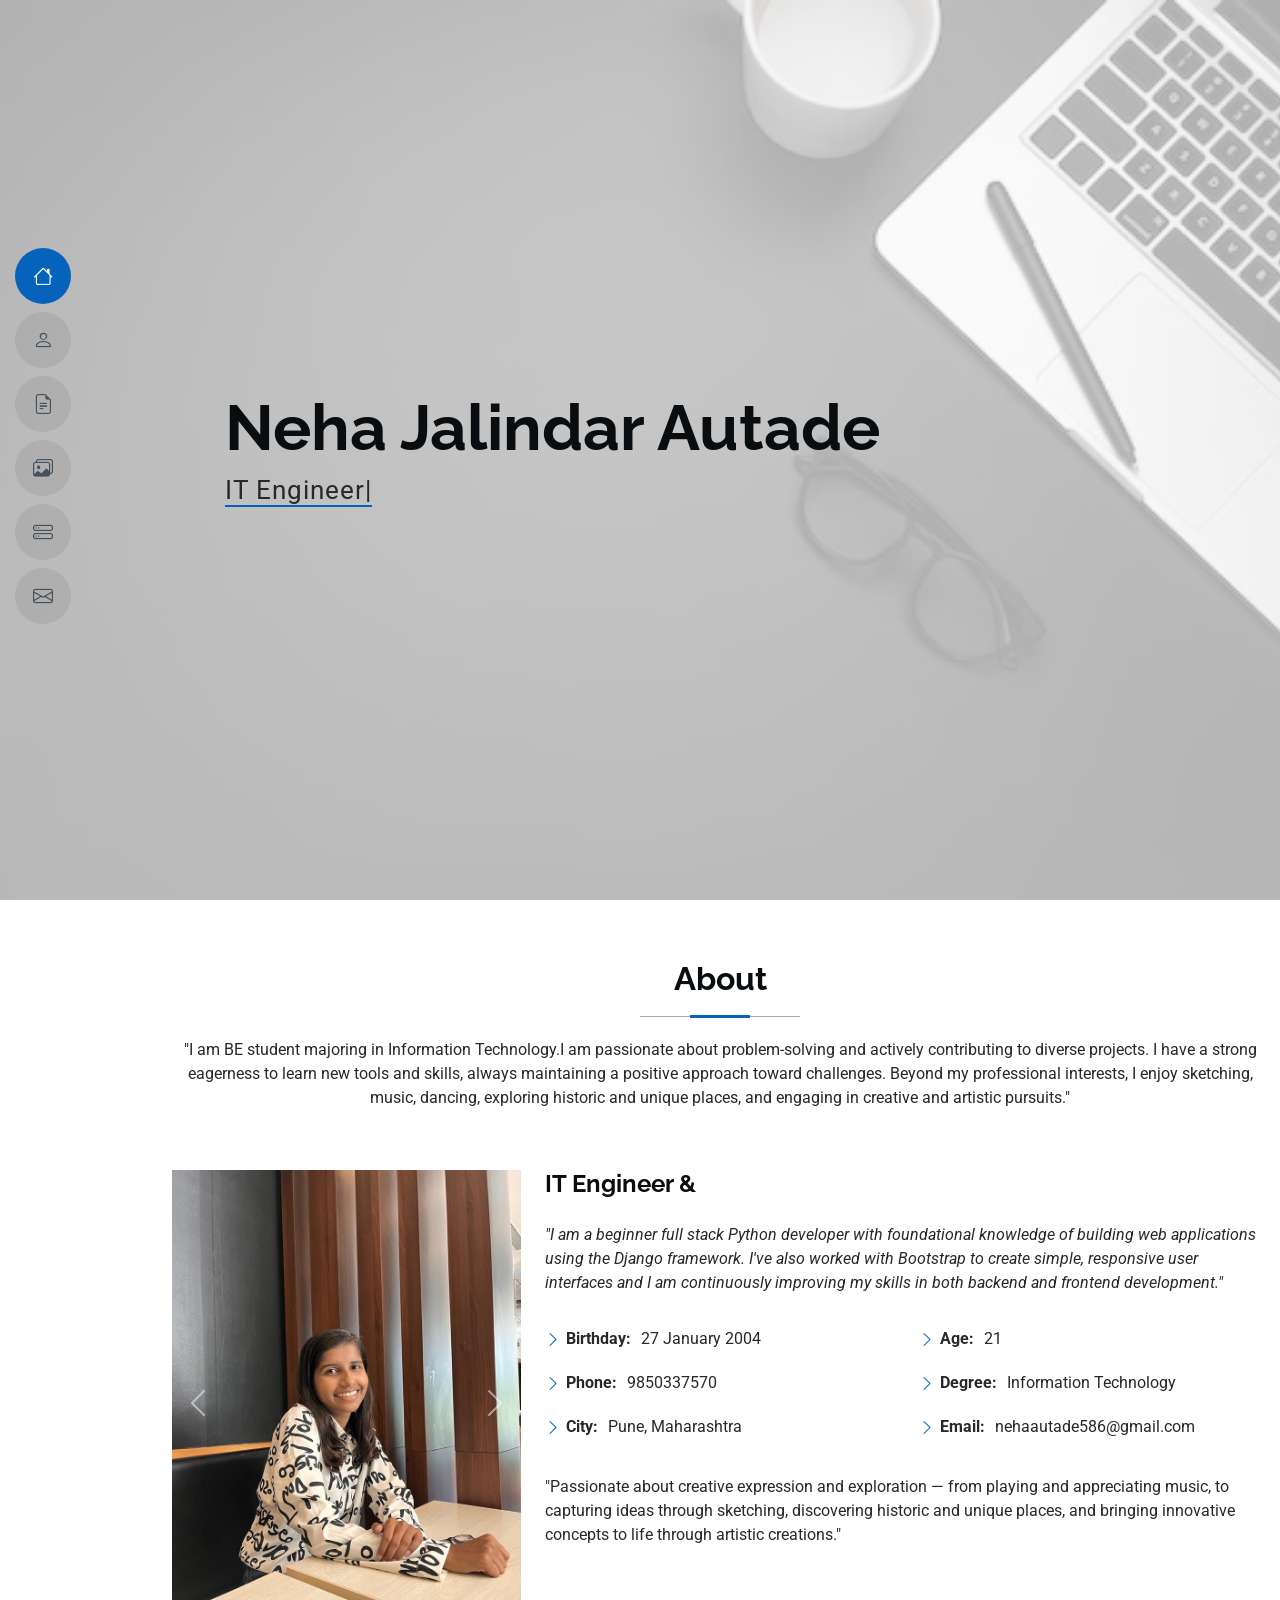
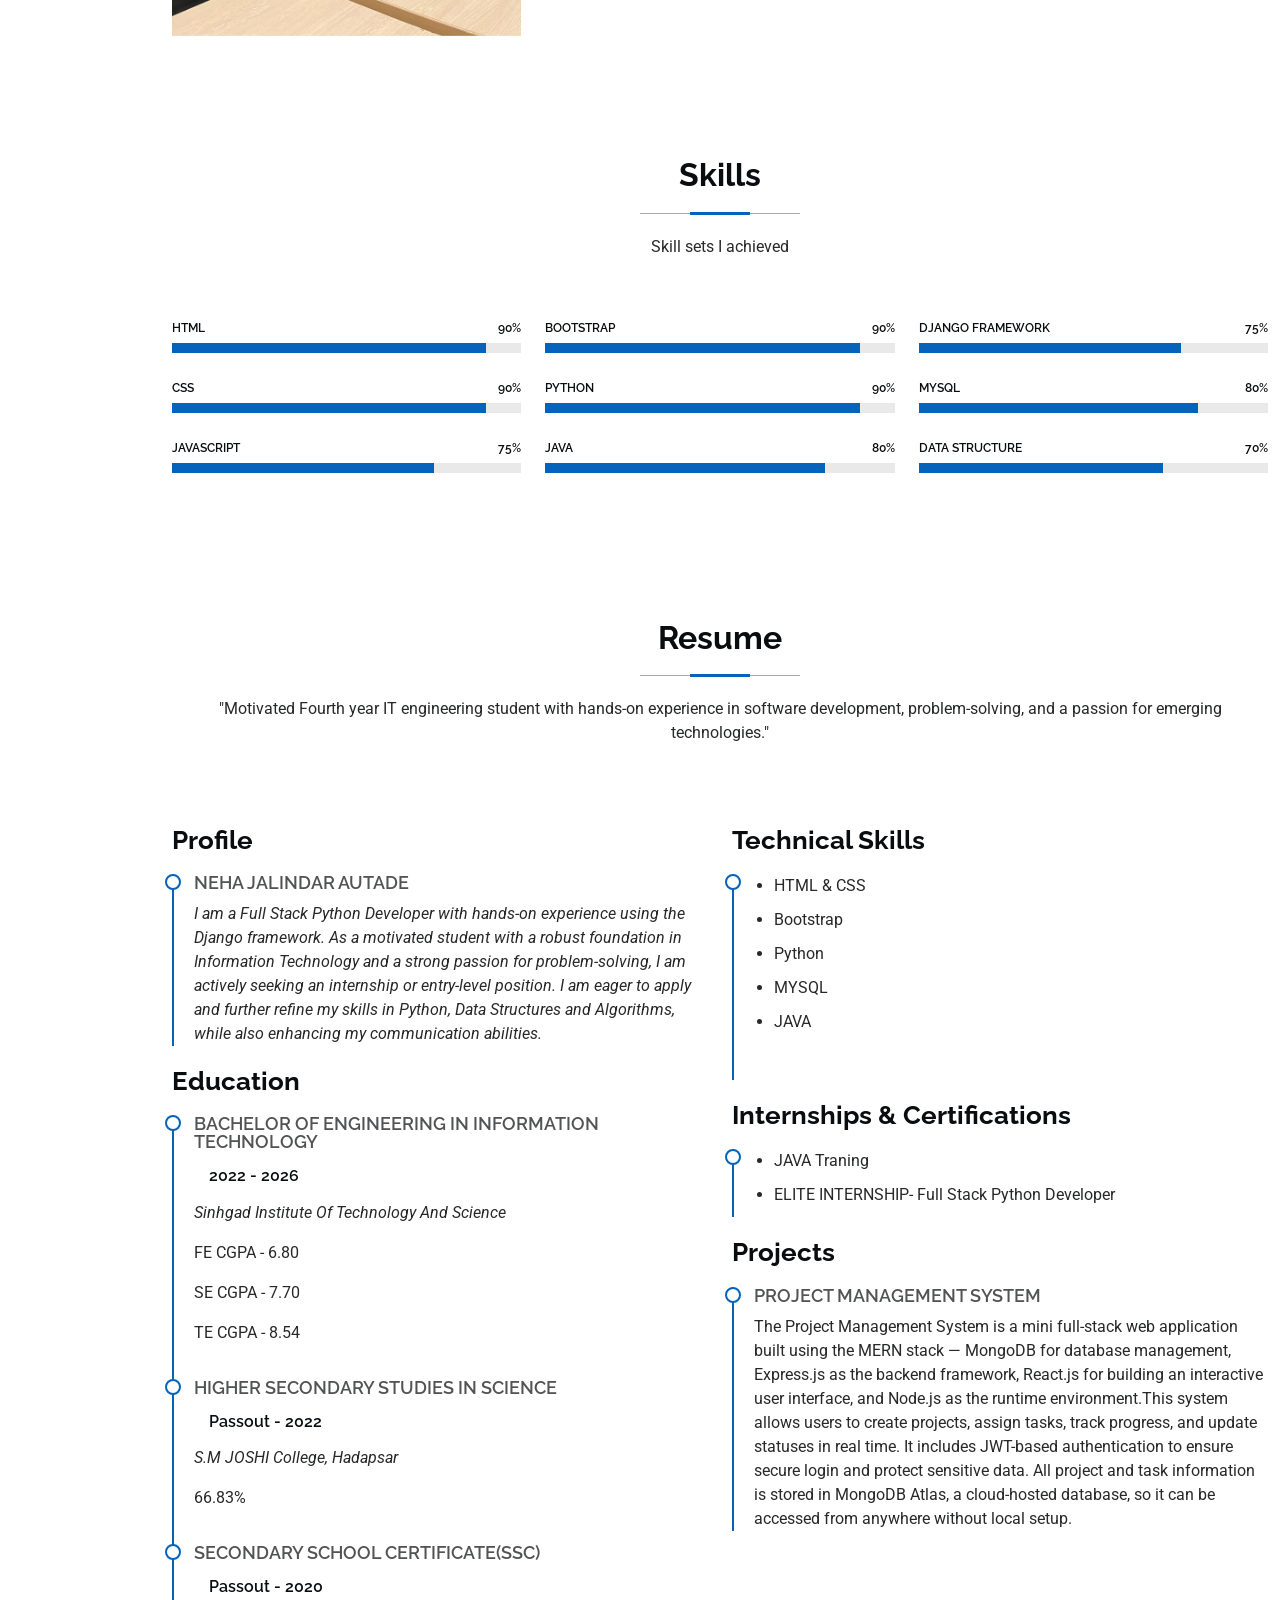
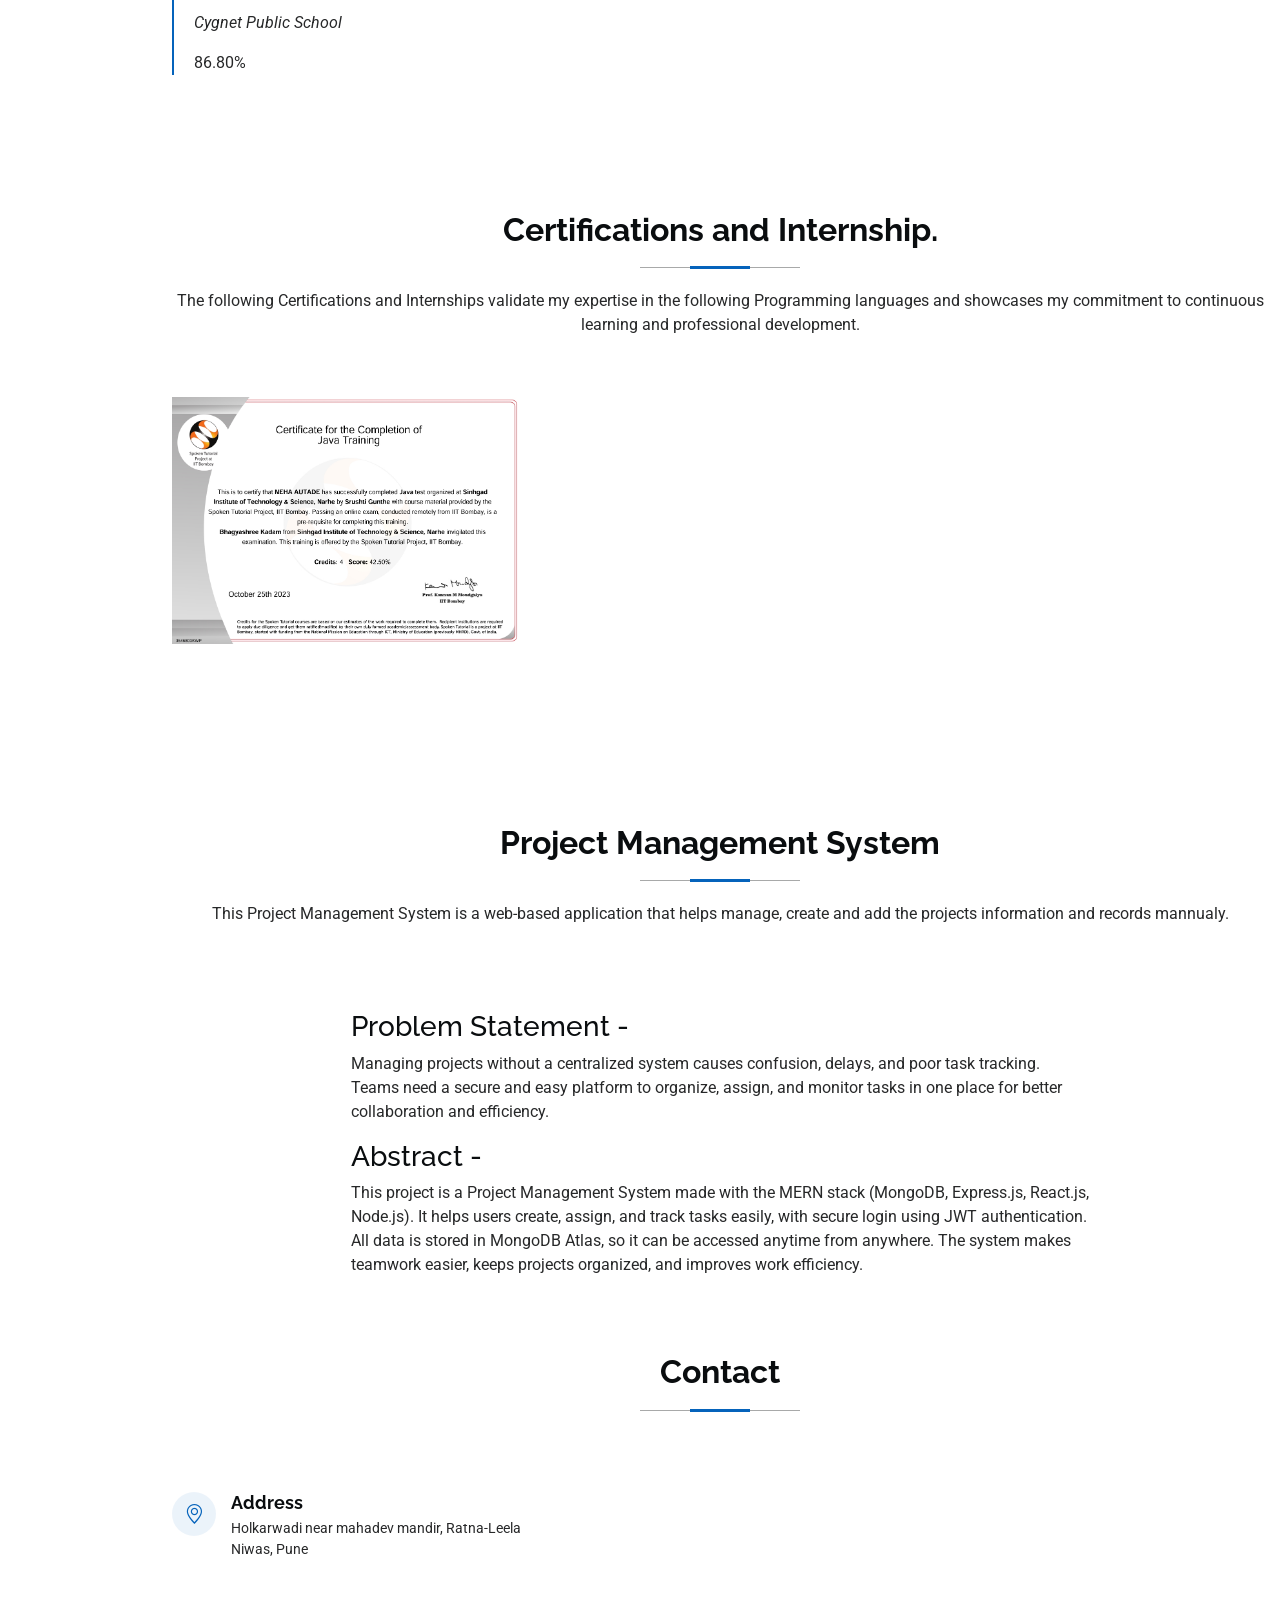
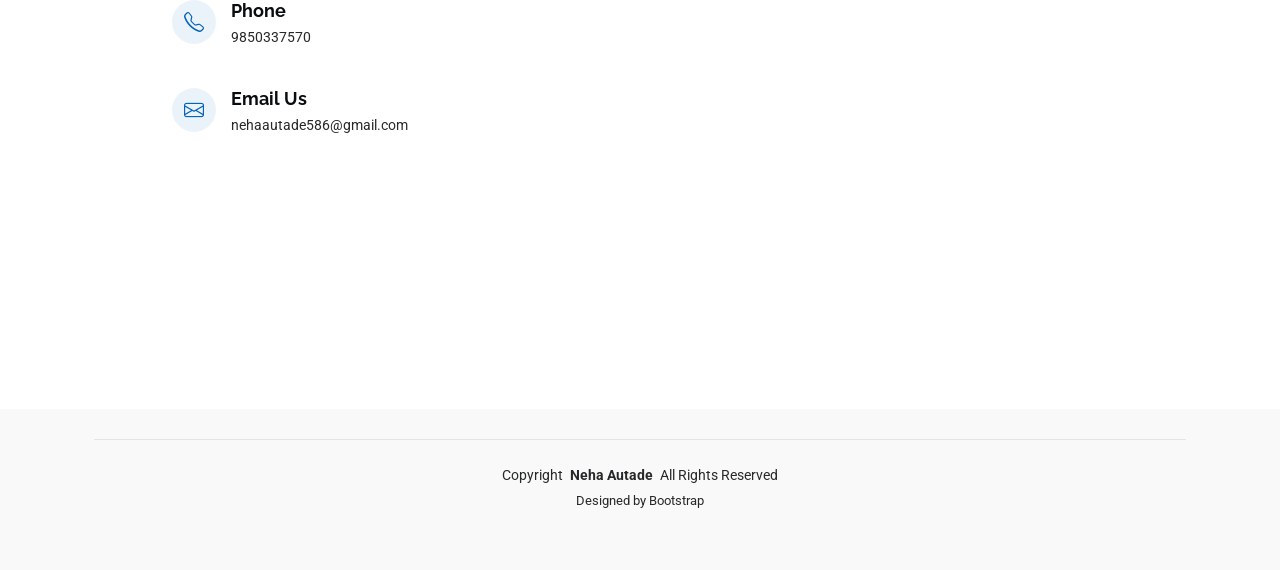
==== commit 73505533: "Updated portfolio section" ====
--- a/index.html
+++ b/index.html
@@ -1022,10 +1022,10 @@
   <!-- Scroll Top -->
   <a href="#" id="scroll-top" class="scroll-top d-flex align-items-center justify-content-center"><i class="bi bi-arrow-up-short"></i></a>
 
-  !-- Preloader --
+  <!-- Preloader -->
   <div id="preloader"></div>
 
-  -- Vendor JS Files --
+  <!-- Vendor JS Files -->
   <script src="assets/vendor/bootstrap/js/bootstrap.bundle.min.js"></script>
   <script src="assets/vendor/php-email-form/validate.js"></script>
   <script src="assets/vendor/aos/aos.js"></script>
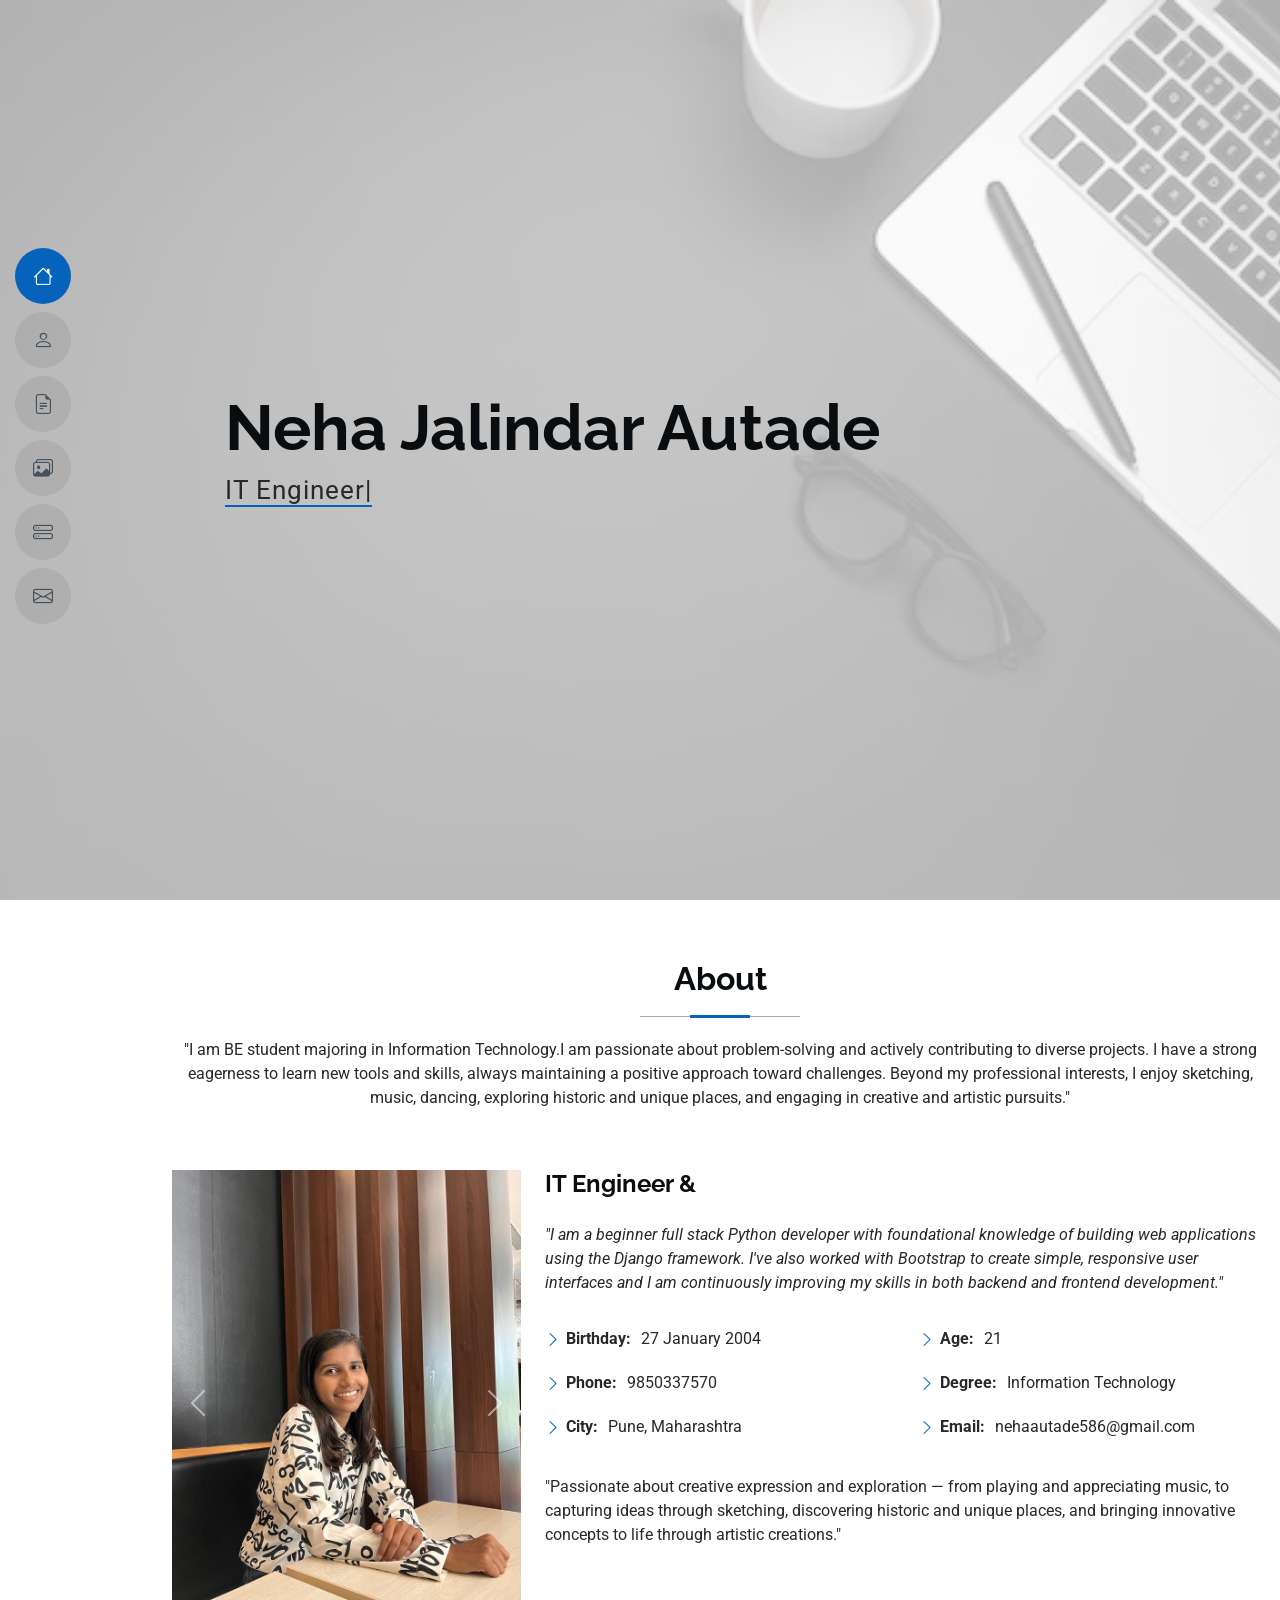
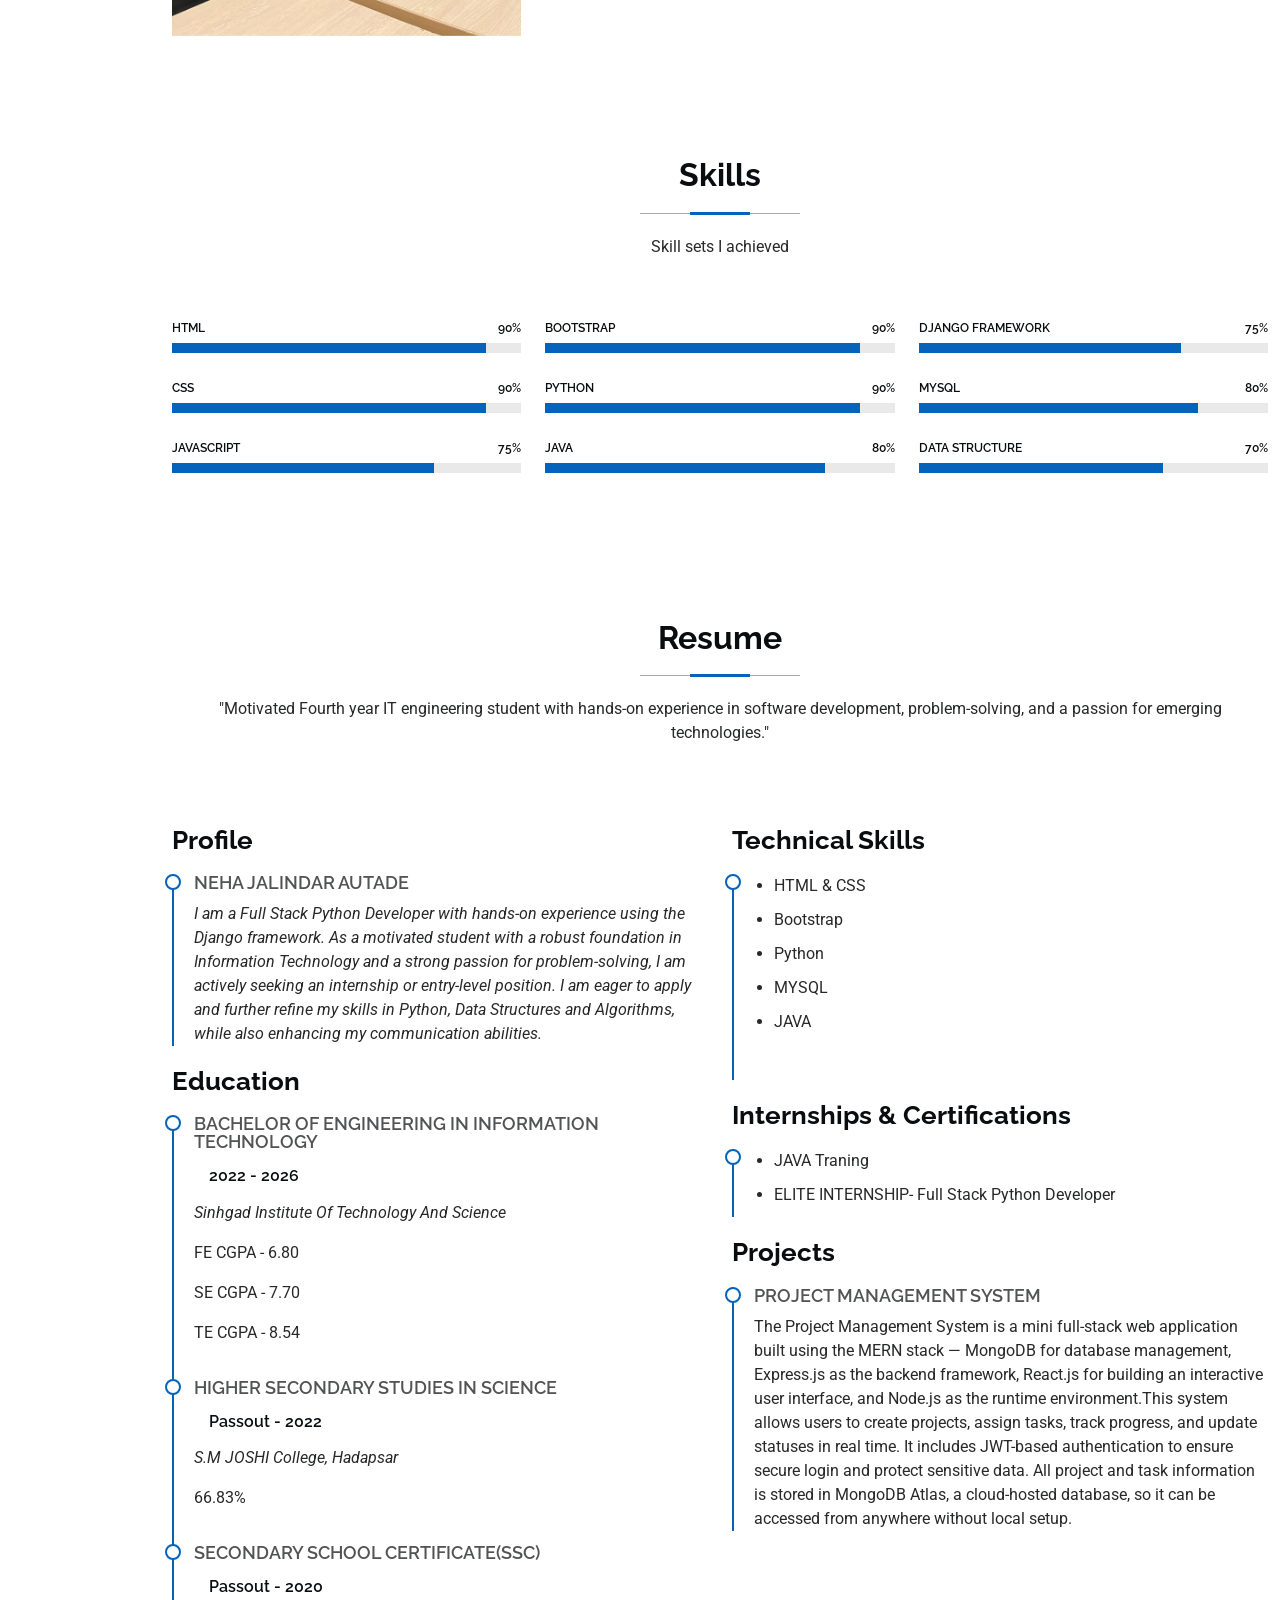
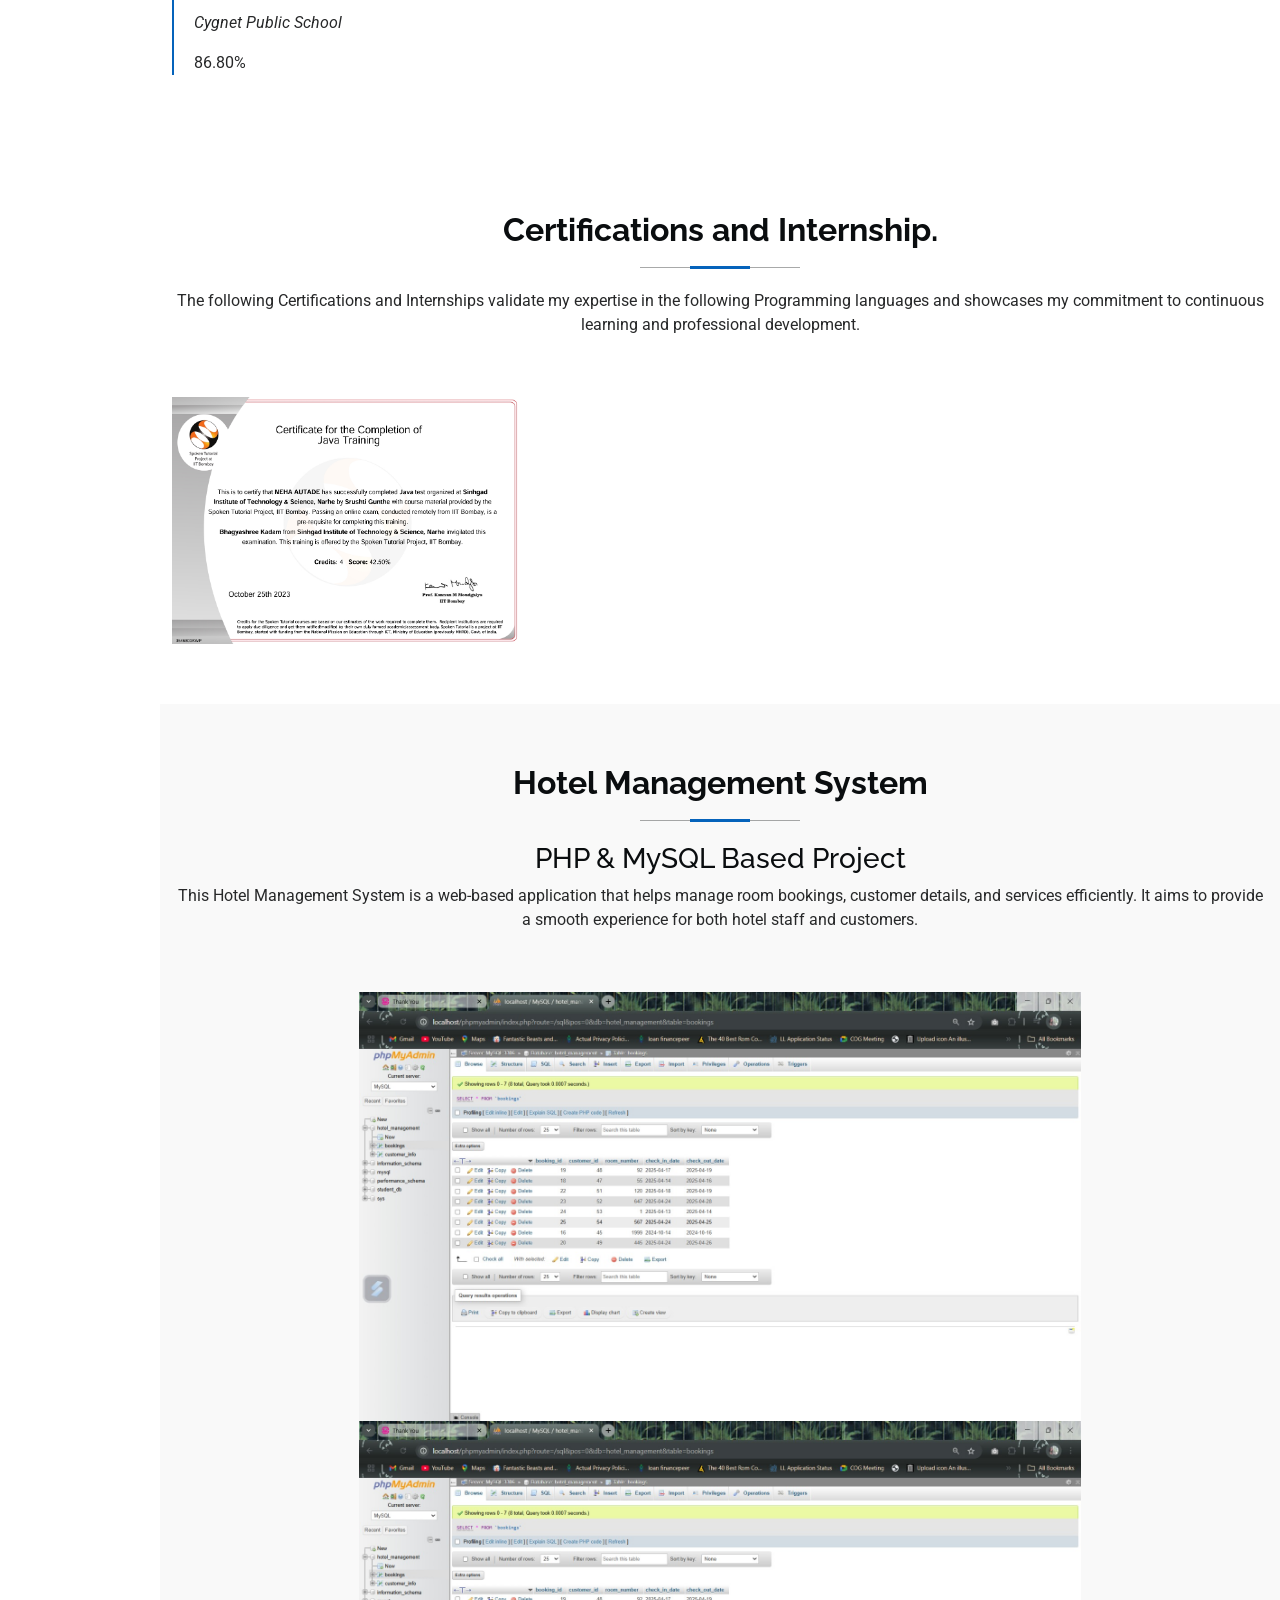
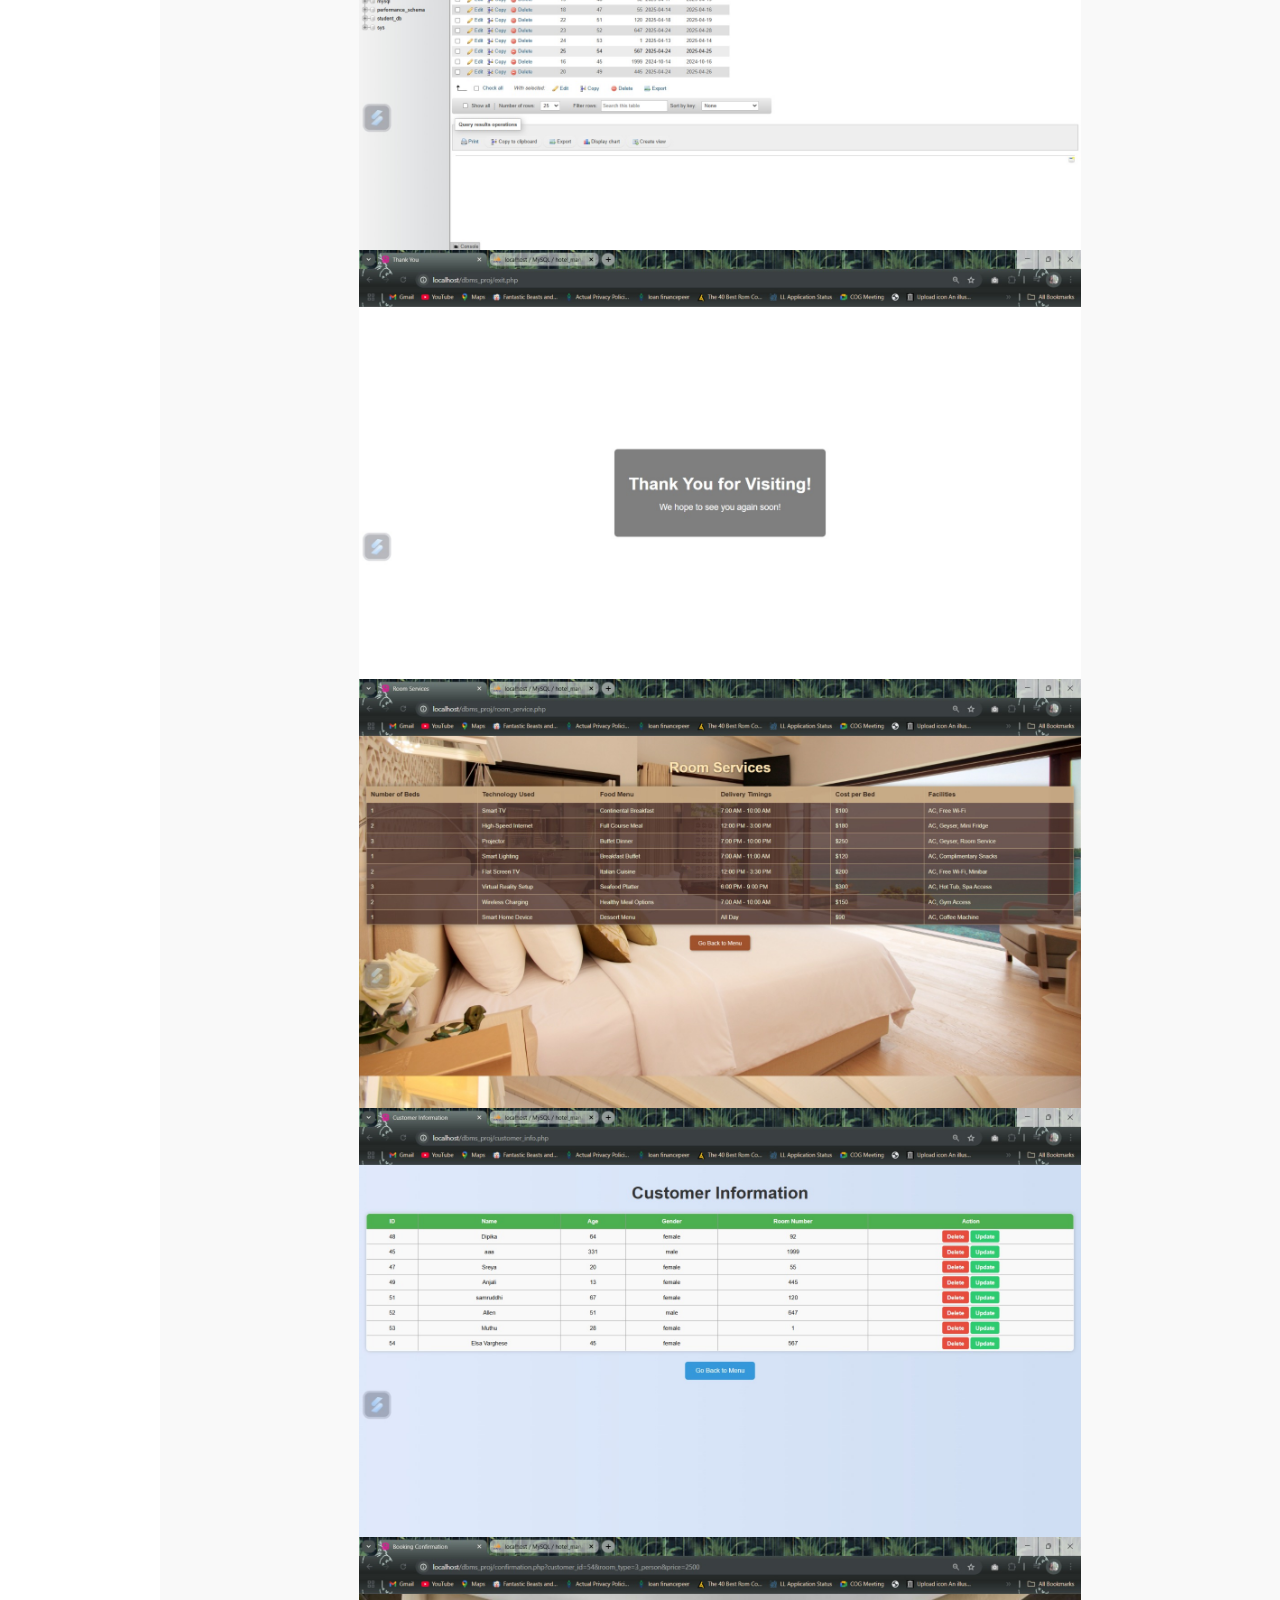
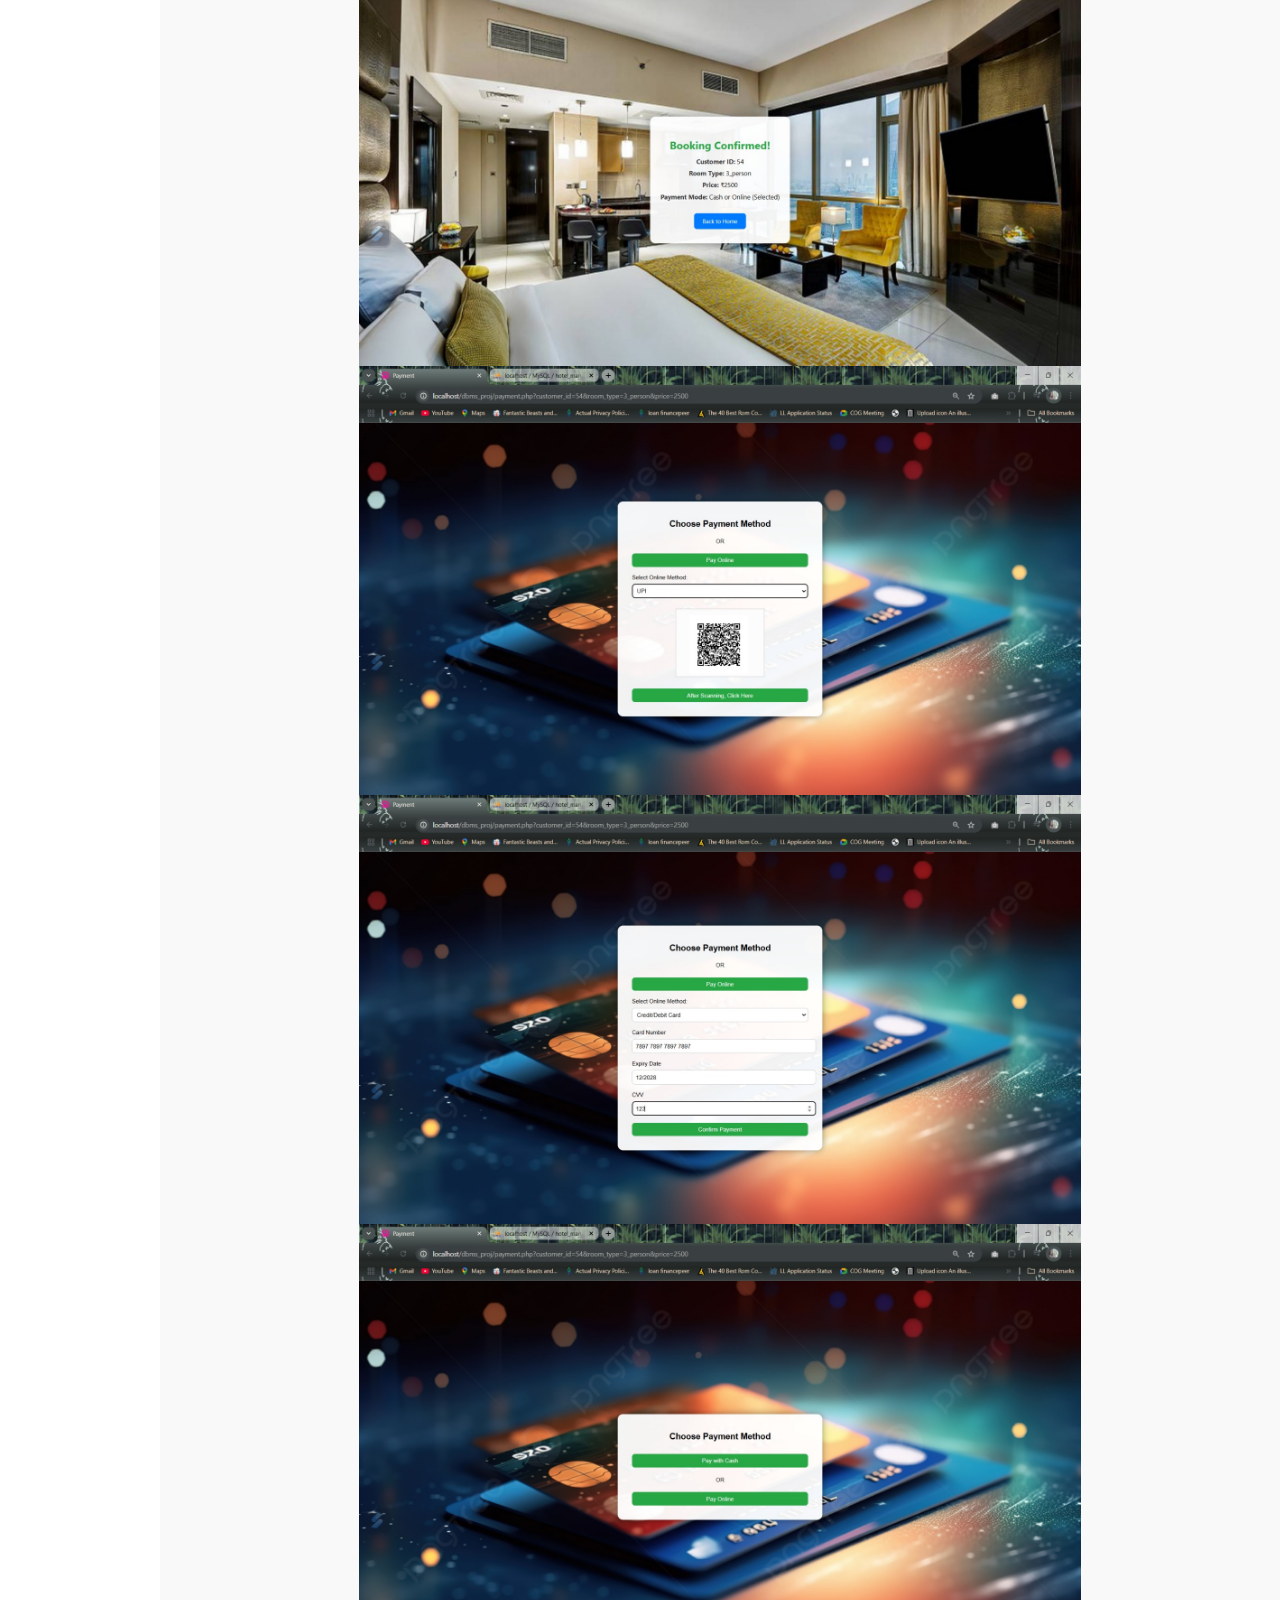
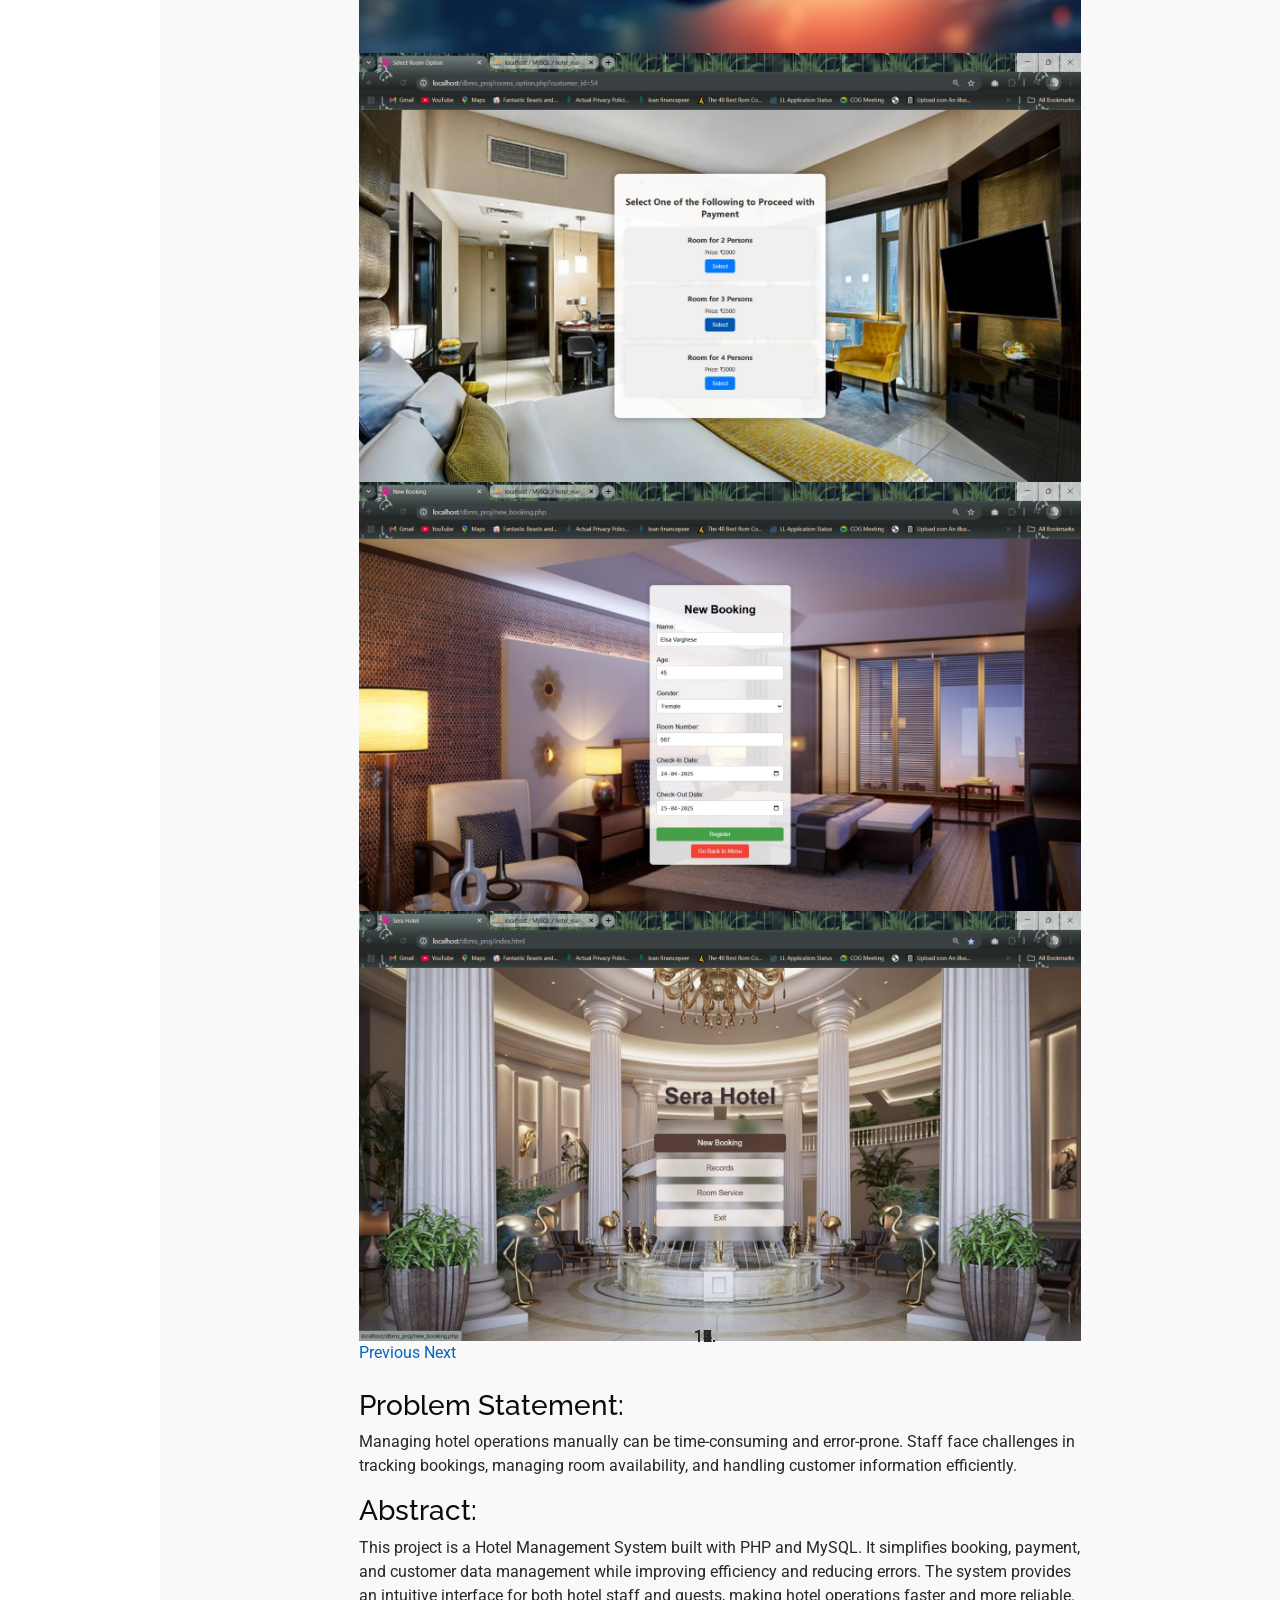
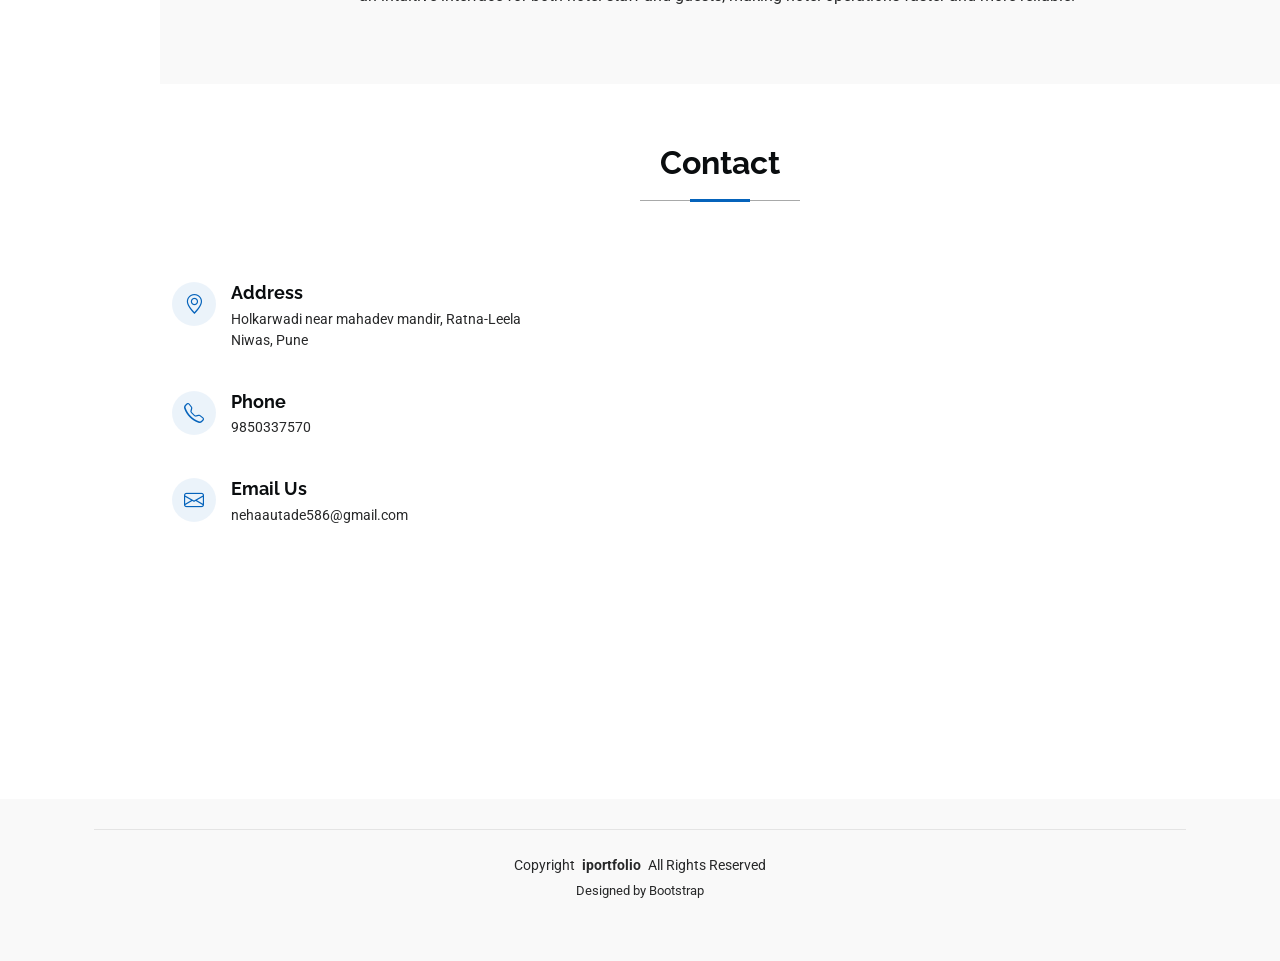
==== commit 3bf2d87f: "Updated project slider and resume sections" ====
--- a/index.html
+++ b/index.html
@@ -826,23 +826,23 @@
 S
     </section>-- /Testimonials Section -->
 
-    <section id="Services" class="services section"></section>
+    <section id="Project" class="portfolio section light-background">
 
   <div class="container section-title" data-aos="fade-up">
-    <h2>Project Management System</h2>
-    <!--<h3>PHP & MySQL Based Project</h3>-->
+    <h2>Hotel Management System</h2>
+    <h3>PHP & MySQL Based Project</h3>
     <p>
-      This Project Management System is a web-based application that helps manage, create and add the projects information and records mannualy.
+      This Hotel Management System is a web-based application that helps manage room bookings, customer details, and services efficiently. It aims to provide a smooth experience for both hotel staff and customers.
     </p>
   </div>
 
-<!----  <div class="container" data-aos="fade-up" data-aos-delay="100">
+  <div class="container" data-aos="fade-up" data-aos-delay="100">
 
     <div class="row gy-4 justify-content-center">
       <div class="col-lg-8">
         <div id="mCarousel" class="carousel slide" data-ride="carousel">
           
-          <-- Indicators --
+          <!-- Indicators -->
           <ol class="carousel-indicators">
             <li data-target="#mCarousel" data-slide-to="0" class="active"></li>
             <li data-target="#mCarousel" data-slide-to="1"></li>
@@ -858,25 +858,25 @@
             <li data-target="#mCarousel" data-slide-to="11"></li>
           </ol>
 
-          <-- Wrapper for slides --
+          <!-- Wrapper for slides -->
           <div class="carousel-inner">
             <div class="item active">
-              <img src="assets/img/hotel1.png" class="img-fluid" alt="">
-            </div>
-            <div class="item"><img src="assets/img/hotel2.png" class="img-fluid" alt=""></div>
-            <div class="item"><img src="assets/img/hotel3.png" class="img-fluid" alt=""></div>
-            <div class="item"><img src="assets/img/hotel4.png" class="img-fluid" alt=""></div>
-            <div class="item"><img src="assets/img/hotel5.png" class="img-fluid" alt=""></div>
-            <div class="item"><img src="assets/img/hotel6.png" class="img-fluid" alt=""></div>
-            <div class="item"><img src="assets/img/hotel7.png" class="img-fluid" alt=""></div>
-            <div class="item"><img src="assets/img/hotel8.png" class="img-fluid" alt=""></div>
-            <div class="item"><img src="assets/img/hotel9.png" class="img-fluid" alt=""></div>
-            <div class="item"><img src="assets/img/hotel10.png" class="img-fluid" alt=""></div>
-            <div class="item"><img src="assets/img/hotel11.png" class="img-fluid" alt=""></div>
-            <div class="item"><img src="assets/img/hotel12.png" class="img-fluid" alt=""></div>
+              <img src="assets/img/hotel (1).jpeg" class="img-fluid" alt="">
+            </div>
+            <div class="item"><img src="assets/img/hotel (1).jpeg" class="img-fluid" alt=""></div>
+            <div class="item"><img src="assets/img/hotel (2).jpeg" class="img-fluid" alt=""></div>
+            <div class="item"><img src="assets/img/hotel (3).jpeg" class="img-fluid" alt=""></div>
+            <div class="item"><img src="assets/img/hotel (4).jpeg" class="img-fluid" alt=""></div>
+            <div class="item"><img src="assets/img/hotel (5).jpeg" class="img-fluid" alt=""></div>
+            <div class="item"><img src="assets/img/hotel (6).jpeg" class="img-fluid" alt=""></div>
+            <div class="item"><img src="assets/img/hotel (7).jpeg" class="img-fluid" alt=""></div>
+            <div class="item"><img src="assets/img/hotel (8).jpeg" class="img-fluid" alt=""></div>
+            <div class="item"><img src="assets/img/hotel (9).jpeg" class="img-fluid" alt=""></div>
+            <div class="item"><img src="assets/img/hotel (10).jpeg" class="img-fluid" alt=""></div>
+            <div class="item"><img src="assets/img/hotel (11).jpeg" class="img-fluid" alt=""></div>
           </div>
 
-          <-- Controls --
+          <!-- Controls -->
           <a class="left carousel-control" href="#mCarousel" data-slide="prev">
             <span class="glyphicon glyphicon-chevron-left"></span>
             <span class="sr-only">Previous</span>
@@ -889,24 +889,23 @@
       </div>
     </div>
 
-    <-- Problem Statement and Abstract -->
+    <!-- Problem Statement and Abstract -->
     <div class="row mt-4">
       <div class="col-lg-8 mx-auto">
-        <h3>Problem Statement - </h3>
+        <h3>Problem Statement:</h3>
         <p>
-          Managing projects without a centralized system causes confusion, delays, and poor task tracking. Teams need a secure and easy platform to organize, assign, and monitor tasks in one place for better collaboration and efficiency.
+          Managing hotel operations manually can be time-consuming and error-prone. Staff face challenges in tracking bookings, managing room availability, and handling customer information efficiently.
         </p>
 
-        <h3>Abstract - </h3>
+        <h3>Abstract:</h3>
         <p>
-          This project is a Project Management System made with the MERN stack (MongoDB, Express.js, React.js, Node.js). It helps users create, assign, and track tasks easily, with secure login using JWT authentication. All data is stored in MongoDB Atlas, so it can be accessed anytime from anywhere. The system makes teamwork easier, keeps projects organized, and improves work efficiency.
+          This project is a Hotel Management System built with PHP and MySQL. It simplifies booking, payment, and customer data management while improving efficiency and reducing errors. The system provides an intuitive interface for both hotel staff and guests, making hotel operations faster and more reliable.
         </p>
       </div>
     </div>
 
   </div>
 </section>
-
     <!-- Contact Section -->
     <section id="contact" class="contact section">
 
@@ -1006,7 +1005,7 @@
       </div>-->
       <div class="container">
         <div class="copyright">
-          <span>Copyright</span> <strong class="px-1 sitename">Neha Autade</strong> <span>All Rights Reserved</span>
+          <span>Copyright</span> <strong class="px-1 sitename">iportfolio</strong> <span>All Rights Reserved</span>
         </div>
         <div class="credits">
           <!-- All the links in the footer should remain intact. -->
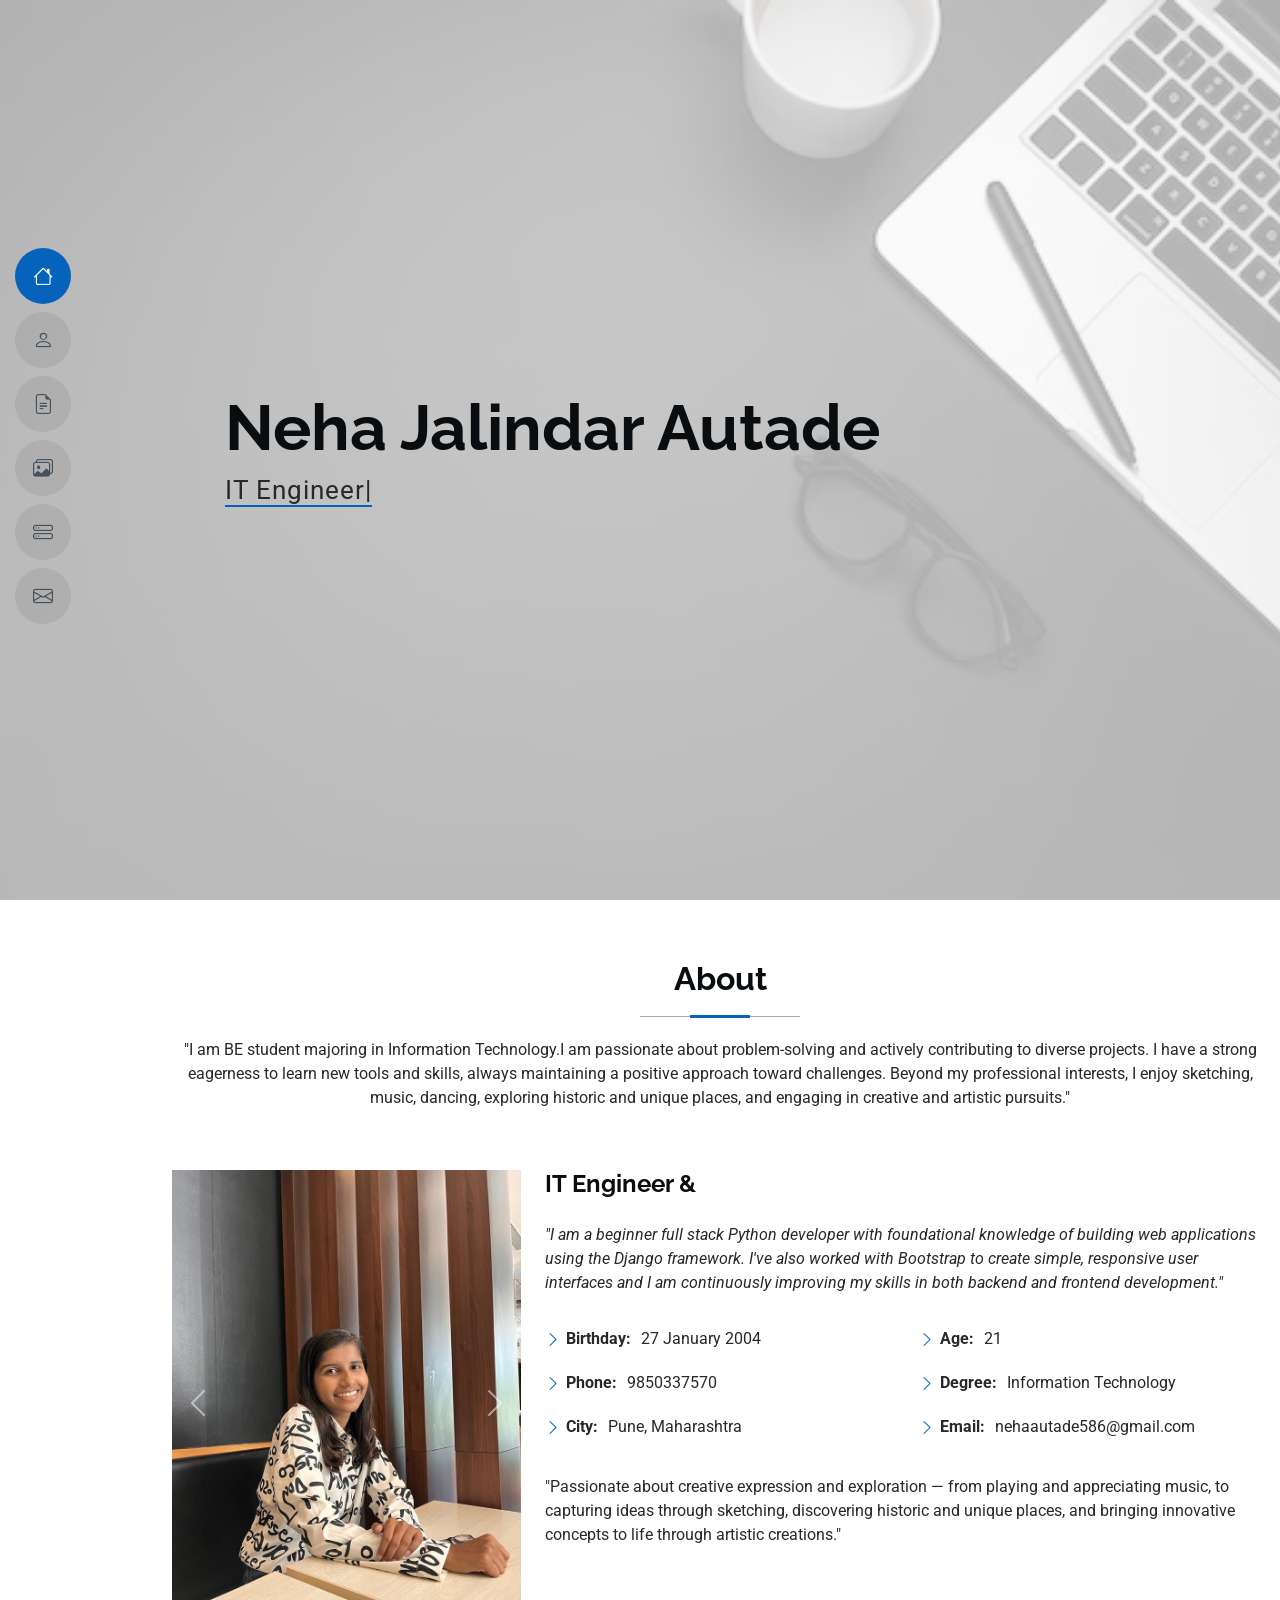
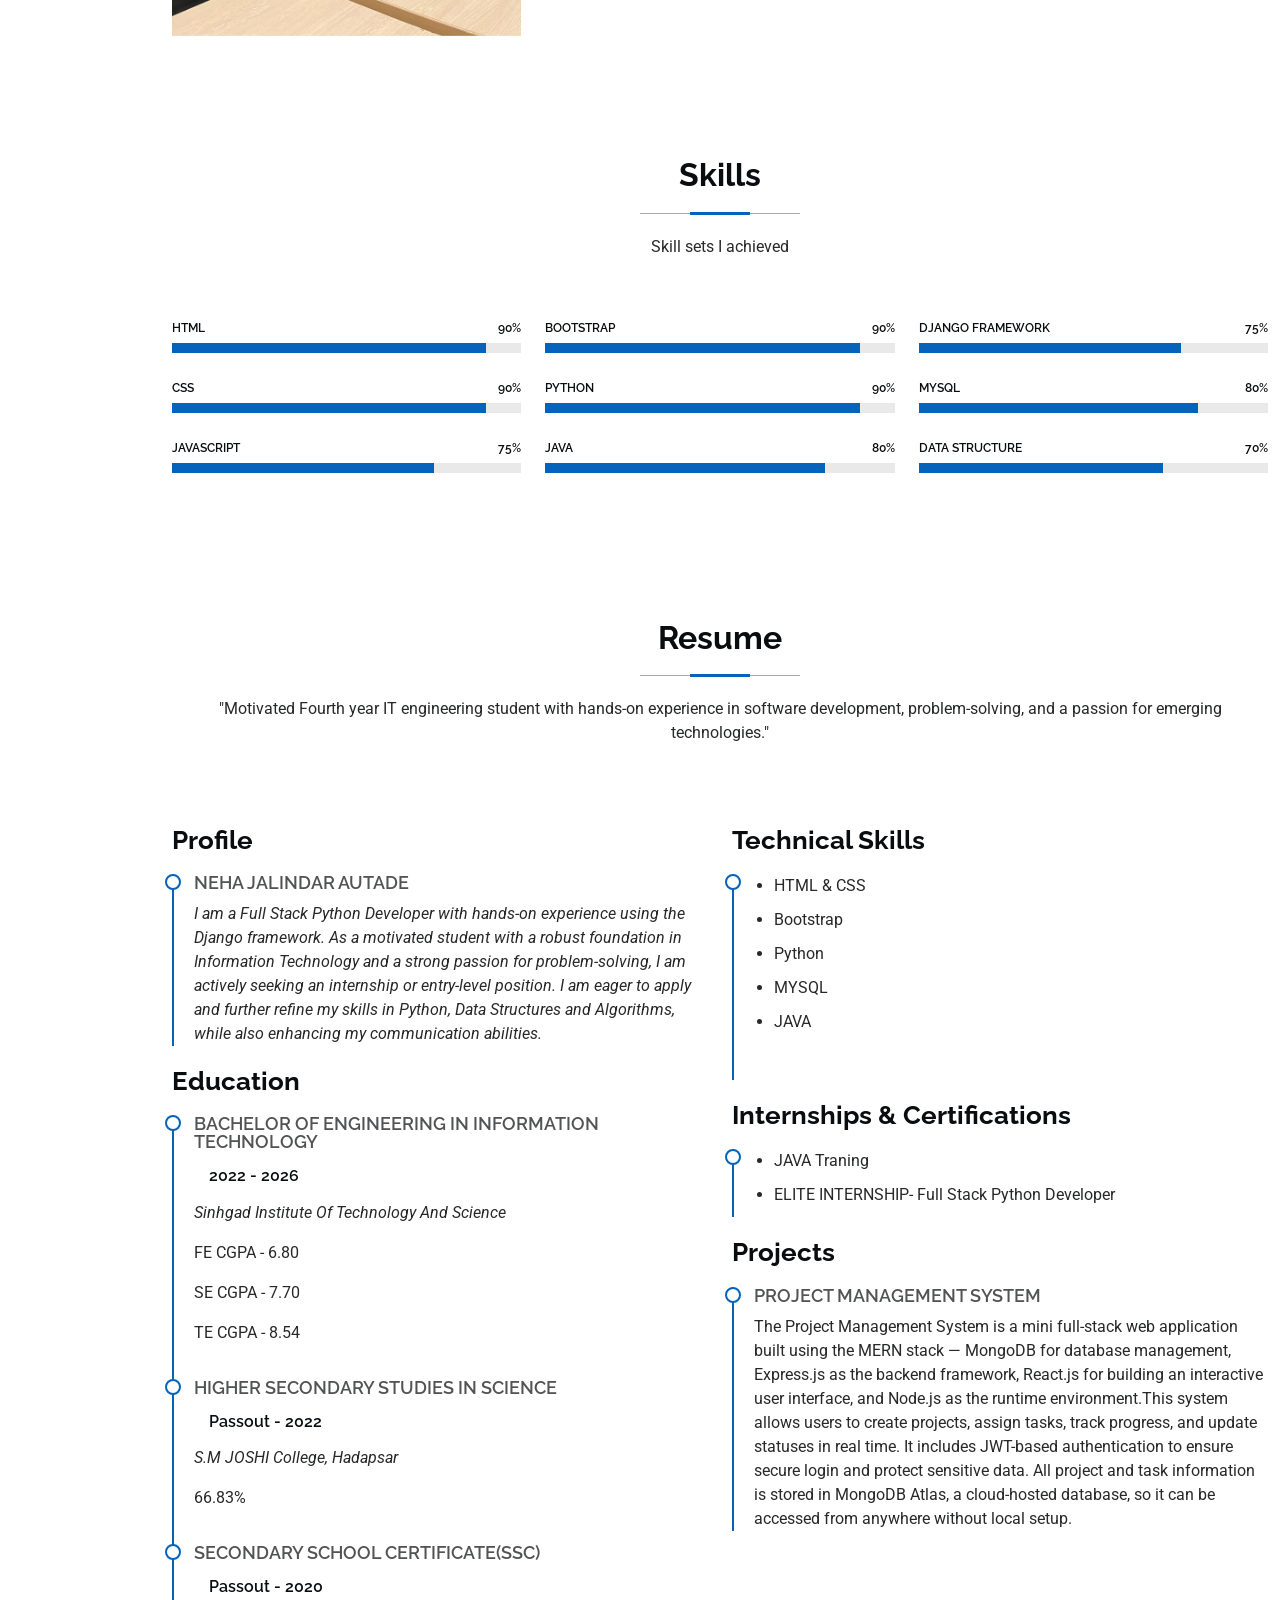
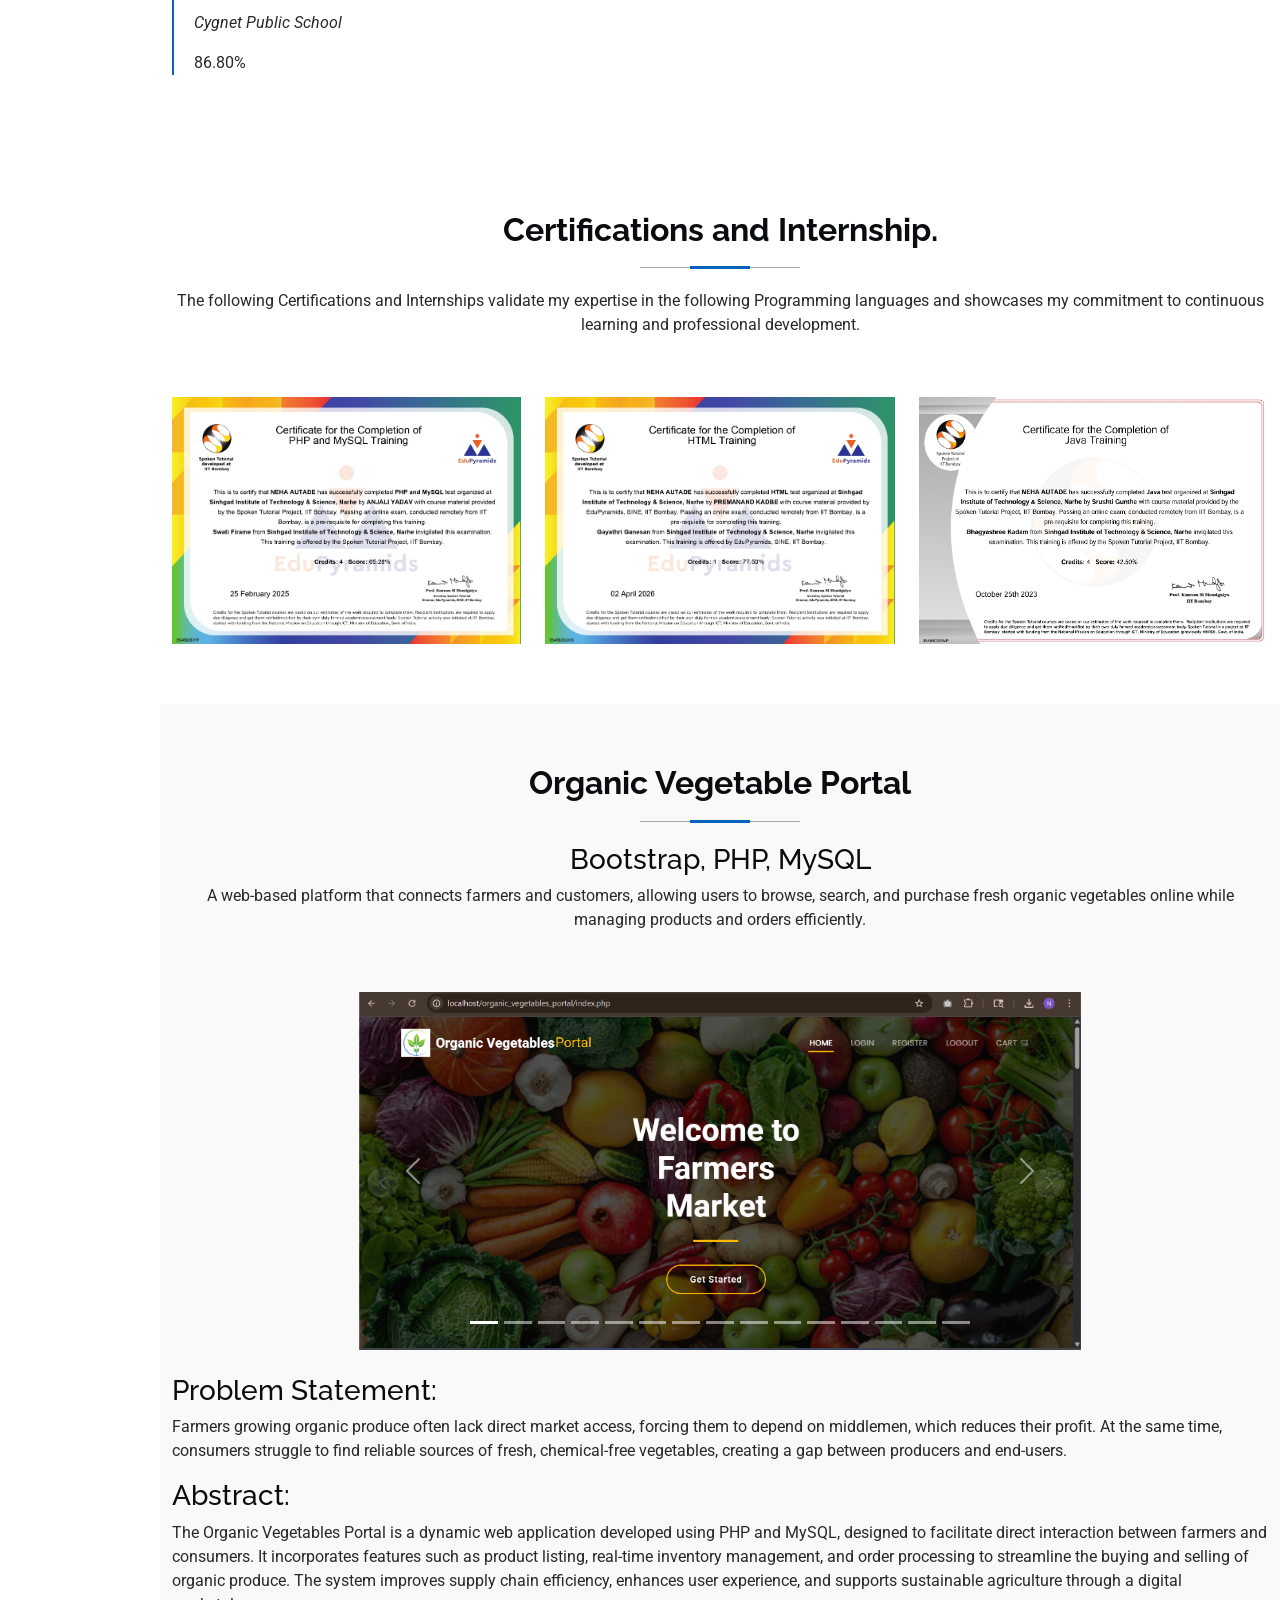
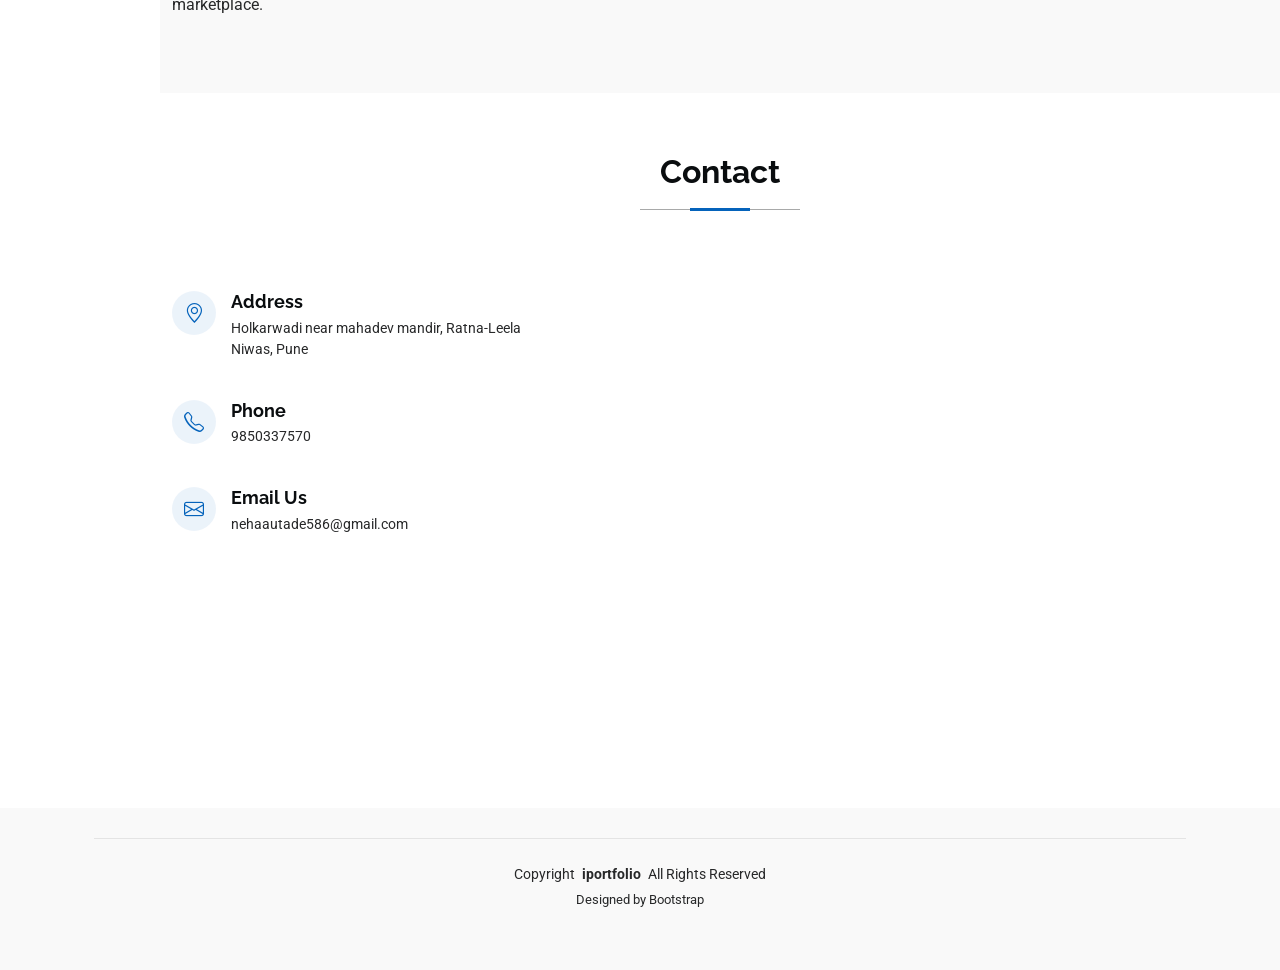
==== commit e85663ba: "Updated portfolio with certificates and abstract" ====
--- a/index.html
+++ b/index.html
@@ -532,13 +532,30 @@
 
             <div class="col-lg-4 col-md-6 portfolio-item isotope-item filter-app">
               <div class="portfolio-content h-100">
-                <img src="assets/img/JAVA.jpeg" class="img-fluid" alt="">
+                <img src="assets/img/certificate2.jpg" class="img-fluid" alt="">
                 <div class="portfolio-info">
-                  
-                  
                 </div>
               </div>
-            </div><!-- End Portfolio Item -->
+            </div>
+            
+            <div class="col-lg-4 col-md-6 portfolio-item isotope-item filter-app">
+    <div class="portfolio-content h-100">
+      <img src="assets/img/CERTIFICATE2 (2).jpg" class="img-fluid" alt="">
+      <div class="portfolio-info">
+      </div>
+    </div>
+  </div>
+
+         <div class="col-lg-4 col-md-6 portfolio-item isotope-item filter-app">
+    <div class="portfolio-content h-100">
+      <img src="assets/img/JAVA.jpeg" class="img-fluid" alt="">
+      <div class="portfolio-info">
+      </div>
+    </div>
+  </div>
+
+</div>
+</div><!-- End Portfolio Item -->
 
             <!--<div class="col-lg-4 col-md-6 portfolio-item isotope-item filter-app">
               <div class="portfolio-content h-100">
@@ -826,13 +843,13 @@
 S
     </section>-- /Testimonials Section -->
 
-    <section id="Project" class="portfolio section light-background">
+<section id="Project" class="portfolio section light-background">
 
   <div class="container section-title" data-aos="fade-up">
-    <h2>Hotel Management System</h2>
-    <h3>PHP & MySQL Based Project</h3>
+    <h2>Organic Vegetable Portal</h2>
+    <h3>Bootstrap, PHP, MySQL</h3>
     <p>
-      This Hotel Management System is a web-based application that helps manage room bookings, customer details, and services efficiently. It aims to provide a smooth experience for both hotel staff and customers.
+      A web-based platform that connects farmers and customers, allowing users to browse, search, and purchase fresh organic vegetables online while managing products and orders efficiently.
     </p>
   </div>
 
@@ -840,71 +857,130 @@
 
     <div class="row gy-4 justify-content-center">
       <div class="col-lg-8">
-        <div id="mCarousel" class="carousel slide" data-ride="carousel">
-          
+
+        <!-- ✅ CAROUSEL START -->
+        <div id="mCarousel" class="carousel slide" data-bs-ride="carousel">
+
           <!-- Indicators -->
-          <ol class="carousel-indicators">
-            <li data-target="#mCarousel" data-slide-to="0" class="active"></li>
-            <li data-target="#mCarousel" data-slide-to="1"></li>
-            <li data-target="#mCarousel" data-slide-to="2"></li>
-            <li data-target="#mCarousel" data-slide-to="3"></li>
-            <li data-target="#mCarousel" data-slide-to="4"></li>
-            <li data-target="#mCarousel" data-slide-to="5"></li>
-            <li data-target="#mCarousel" data-slide-to="6"></li>
-            <li data-target="#mCarousel" data-slide-to="7"></li>
-            <li data-target="#mCarousel" data-slide-to="8"></li>
-            <li data-target="#mCarousel" data-slide-to="9"></li>
-            <li data-target="#mCarousel" data-slide-to="10"></li>
-            <li data-target="#mCarousel" data-slide-to="11"></li>
-          </ol>
-
-          <!-- Wrapper for slides -->
+          <div class="carousel-indicators">
+            <button type="button" data-bs-target="#mCarousel" data-bs-slide-to="0" class="active"></button>
+            <button type="button" data-bs-target="#mCarousel" data-bs-slide-to="1"></button>
+            <button type="button" data-bs-target="#mCarousel" data-bs-slide-to="2"></button>
+            <button type="button" data-bs-target="#mCarousel" data-bs-slide-to="3"></button>
+            <button type="button" data-bs-target="#mCarousel" data-bs-slide-to="4"></button>
+            <button type="button" data-bs-target="#mCarousel" data-bs-slide-to="5"></button>
+            <button type="button" data-bs-target="#mCarousel" data-bs-slide-to="6"></button>
+            <button type="button" data-bs-target="#mCarousel" data-bs-slide-to="7"></button>
+            <button type="button" data-bs-target="#mCarousel" data-bs-slide-to="8"></button>
+            <button type="button" data-bs-target="#mCarousel" data-bs-slide-to="9"></button>
+            <button type="button" data-bs-target="#mCarousel" data-bs-slide-to="10"></button>
+            <button type="button" data-bs-target="#mCarousel" data-bs-slide-to="11"></button>
+            <button type="button" data-bs-target="#mCarousel" data-bs-slide-to="12"></button>
+            <button type="button" data-bs-target="#mCarousel" data-bs-slide-to="13"></button>
+            <button type="button" data-bs-target="#mCarousel" data-bs-slide-to="14"></button>
+
+          </div>
+
+          <!-- Slides -->
           <div class="carousel-inner">
-            <div class="item active">
-              <img src="assets/img/hotel (1).jpeg" class="img-fluid" alt="">
-            </div>
-            <div class="item"><img src="assets/img/hotel (1).jpeg" class="img-fluid" alt=""></div>
-            <div class="item"><img src="assets/img/hotel (2).jpeg" class="img-fluid" alt=""></div>
-            <div class="item"><img src="assets/img/hotel (3).jpeg" class="img-fluid" alt=""></div>
-            <div class="item"><img src="assets/img/hotel (4).jpeg" class="img-fluid" alt=""></div>
-            <div class="item"><img src="assets/img/hotel (5).jpeg" class="img-fluid" alt=""></div>
-            <div class="item"><img src="assets/img/hotel (6).jpeg" class="img-fluid" alt=""></div>
-            <div class="item"><img src="assets/img/hotel (7).jpeg" class="img-fluid" alt=""></div>
-            <div class="item"><img src="assets/img/hotel (8).jpeg" class="img-fluid" alt=""></div>
-            <div class="item"><img src="assets/img/hotel (9).jpeg" class="img-fluid" alt=""></div>
-            <div class="item"><img src="assets/img/hotel (10).jpeg" class="img-fluid" alt=""></div>
-            <div class="item"><img src="assets/img/hotel (11).jpeg" class="img-fluid" alt=""></div>
+
+            <div class="carousel-item active">
+              <img src="assets/img/img1 (1).png" class="d-block w-100" alt="">
+            </div>
+
+            <div class="carousel-item">
+              <img src="assets/img/img1 (2).png" class="d-block w-100" alt="">
+            </div>
+
+            <div class="carousel-item">
+              <img src="assets/img/img1 (3).png" class="d-block w-100" alt="">
+            </div>
+
+            <div class="carousel-item">
+              <img src="assets/img/img1 (4).png" class="d-block w-100" alt="">
+            </div>
+
+            <div class="carousel-item">
+              <img src="assets/img/img1 (5).png" class="d-block w-100" alt="">
+            </div>
+
+            <div class="carousel-item">
+              <img src="assets/img/img1 (6).png" class="d-block w-100" alt="">
+            </div>
+
+            <div class="carousel-item">
+              <img src="assets/img/img1 (7).png" class="d-block w-100" alt="">
+            </div>
+
+            <div class="carousel-item">
+              <img src="assets/img/img1 (8).png" class="d-block w-100" alt="">
+            </div>
+
+            <div class="carousel-item">
+              <img src="assets/img/img1 (9).png" class="d-block w-100" alt="">
+            </div>
+
+            <div class="carousel-item">
+              <img src="assets/img/img1 (10).png" class="d-block w-100" alt="">
+            </div>
+
+            <div class="carousel-item">
+              <img src="assets/img/img1 (11).png" class="d-block w-100" alt="">
+            </div>
+
+            <div class="carousel-item">
+              <img src="assets/img/img1 (12).png" class="d-block w-100" alt="">
+            </div>
+
+            <div class="carousel-item">
+              <img src="assets/img/img1 (13).png" class="d-block w-100" alt="">
+            </div>
+
+            <div class="carousel-item">
+              <img src="assets/img/img1 (14).png" class="d-block w-100" alt="">
+            </div>
+
+            <div class="carousel-item">
+              <img src="assets/img/img1 (15).png" class="d-block w-100" alt="">
+            </div>
           </div>
 
-          <!-- Controls -->
-          <a class="left carousel-control" href="#mCarousel" data-slide="prev">
-            <span class="glyphicon glyphicon-chevron-left"></span>
-            <span class="sr-only">Previous</span>
-          </a>
-          <a class="right carousel-control" href="#mCarousel" data-slide="next">
-            <span class="glyphicon glyphicon-chevron-right"></span>
-            <span class="sr-only">Next</span>
-          </a>
+          <!-- Left Button -->
+          <button class="carousel-control-prev" type="button" data-bs-target="#mCarousel" data-bs-slide="prev">
+            <span class="carousel-control-prev-icon"></span>
+          </button>
+
+          <!-- Right Button -->
+          <button class="carousel-control-next" type="button" data-bs-target="#mCarousel" data-bs-slide="next">
+            <span class="carousel-control-next-icon"></span>
+          </button>
+
         </div>
+        <!-- ✅ CAROUSEL END -->
+
       </div>
     </div>
 
     <!-- Problem Statement and Abstract -->
     <div class="row mt-4">
-      <div class="col-lg-8 mx-auto">
+      <div class="col-lg-12 mx-auto">
+
         <h3>Problem Statement:</h3>
         <p>
-          Managing hotel operations manually can be time-consuming and error-prone. Staff face challenges in tracking bookings, managing room availability, and handling customer information efficiently.
+          Farmers growing organic produce often lack direct market access, forcing them to depend on middlemen, which reduces their profit. At the same time, consumers struggle to find reliable sources of fresh, chemical-free vegetables, creating a gap between producers and end-users.
         </p>
 
         <h3>Abstract:</h3>
         <p>
-          This project is a Hotel Management System built with PHP and MySQL. It simplifies booking, payment, and customer data management while improving efficiency and reducing errors. The system provides an intuitive interface for both hotel staff and guests, making hotel operations faster and more reliable.
+          The Organic Vegetables Portal is a dynamic web application developed using PHP and MySQL, designed to facilitate direct interaction between farmers and consumers. It incorporates features such as product listing, real-time inventory management, and order processing to streamline the buying and selling of organic produce. The system improves supply chain efficiency, enhances user experience, and supports sustainable agriculture through a digital marketplace.
         </p>
+
       </div>
     </div>
 
   </div>
+</section>
+   
 </section>
     <!-- Contact Section -->
     <section id="contact" class="contact section">
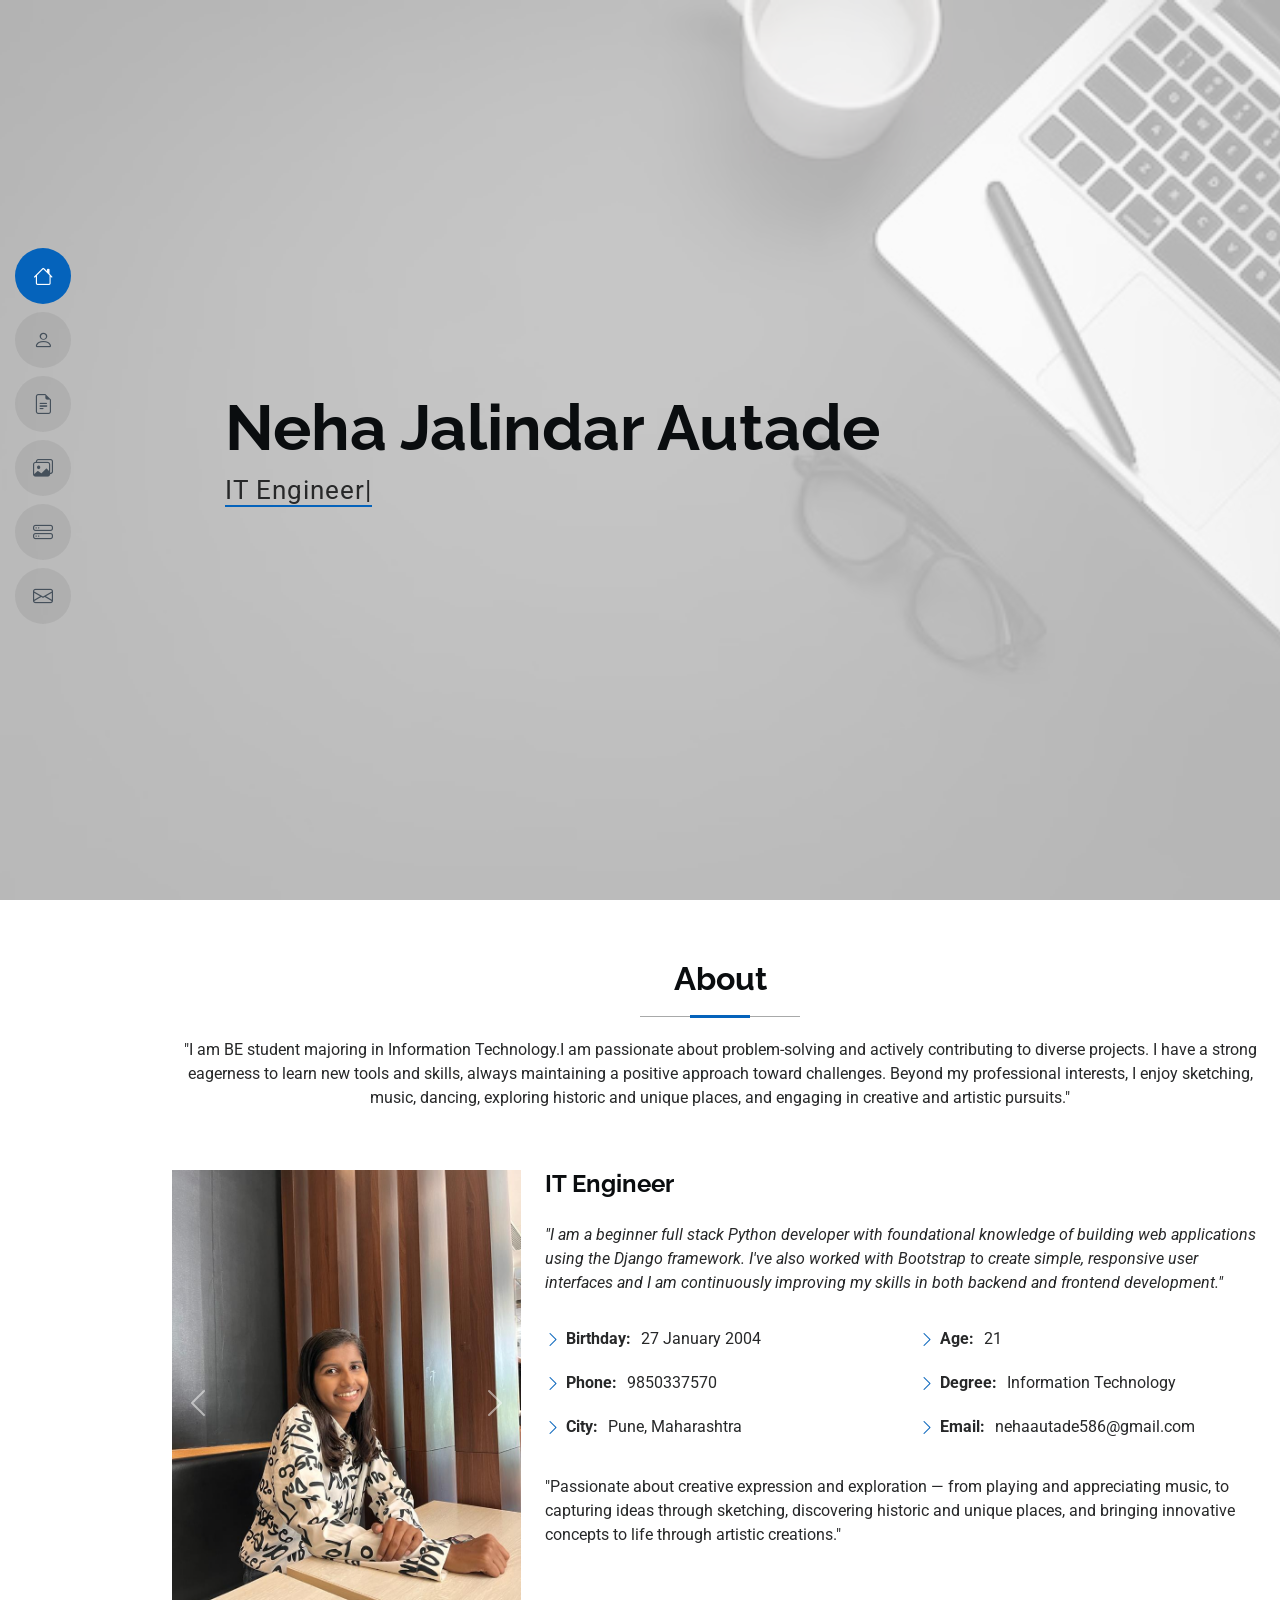
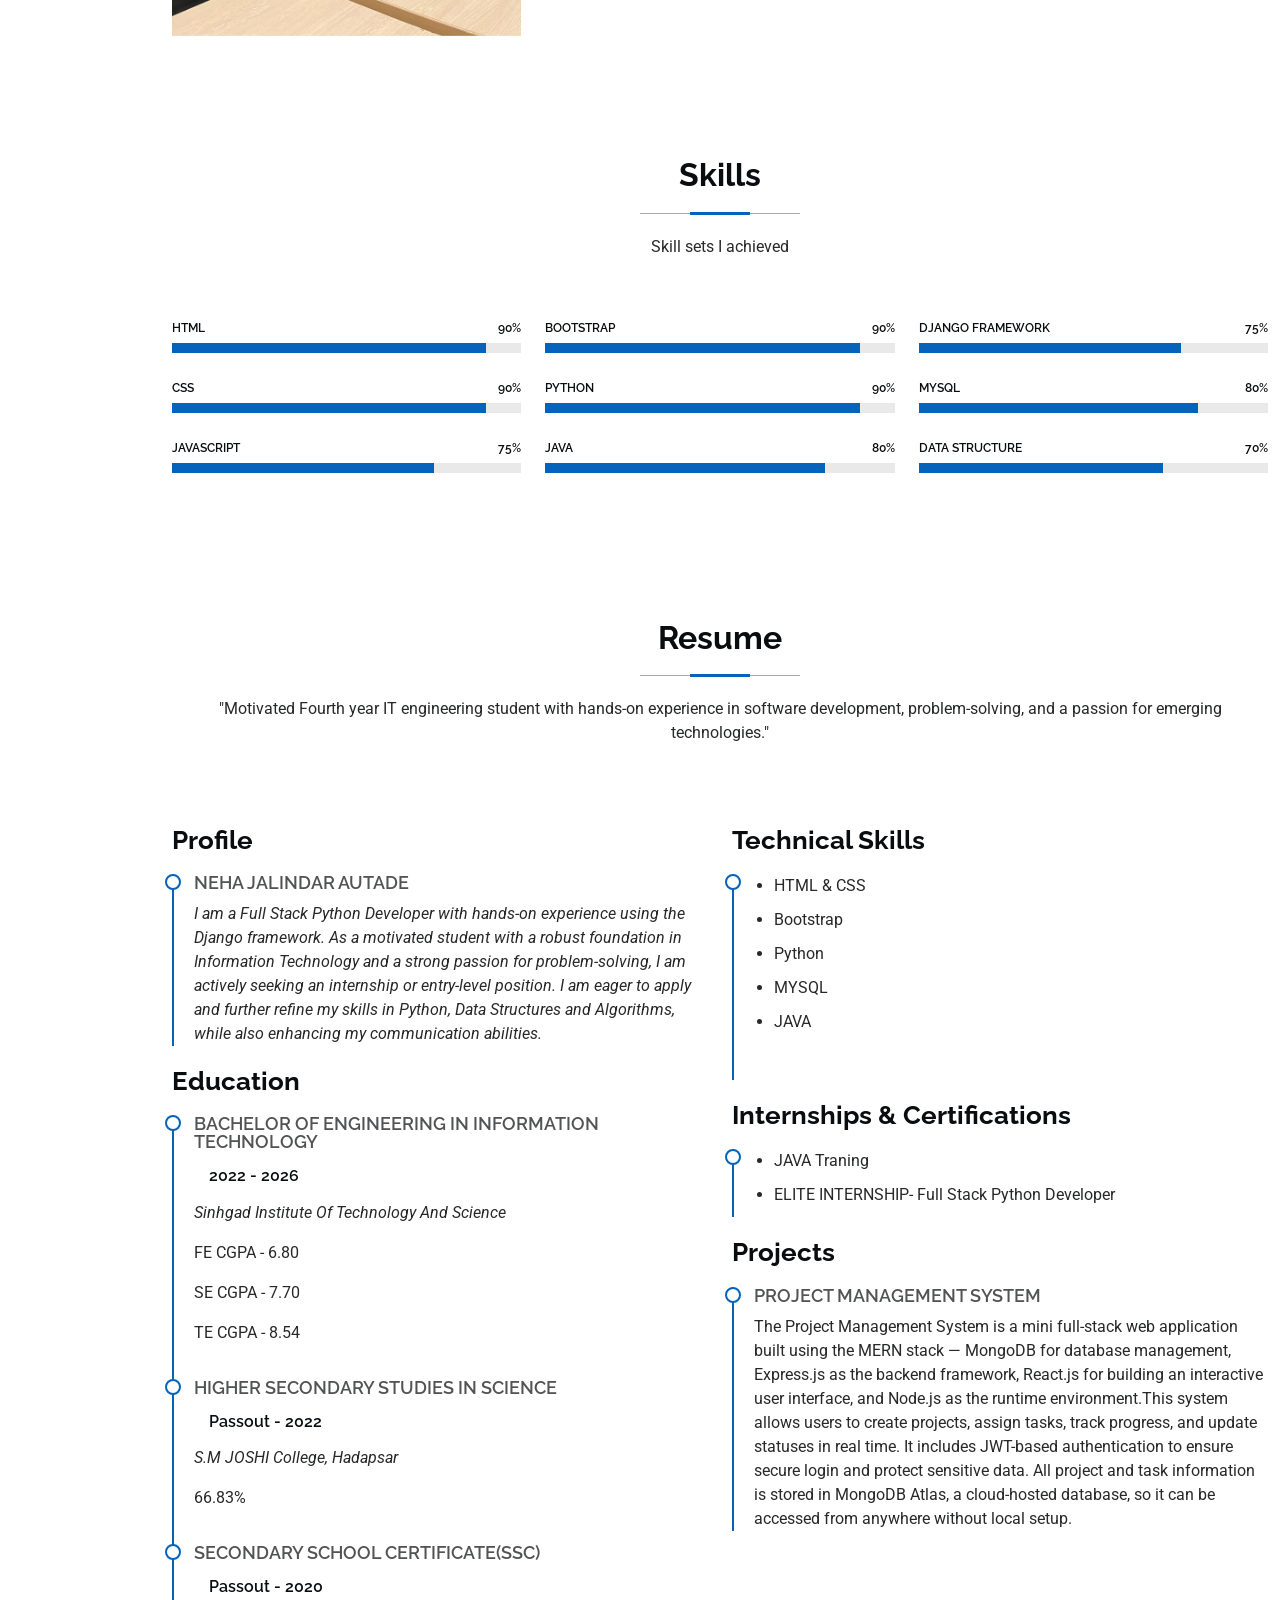
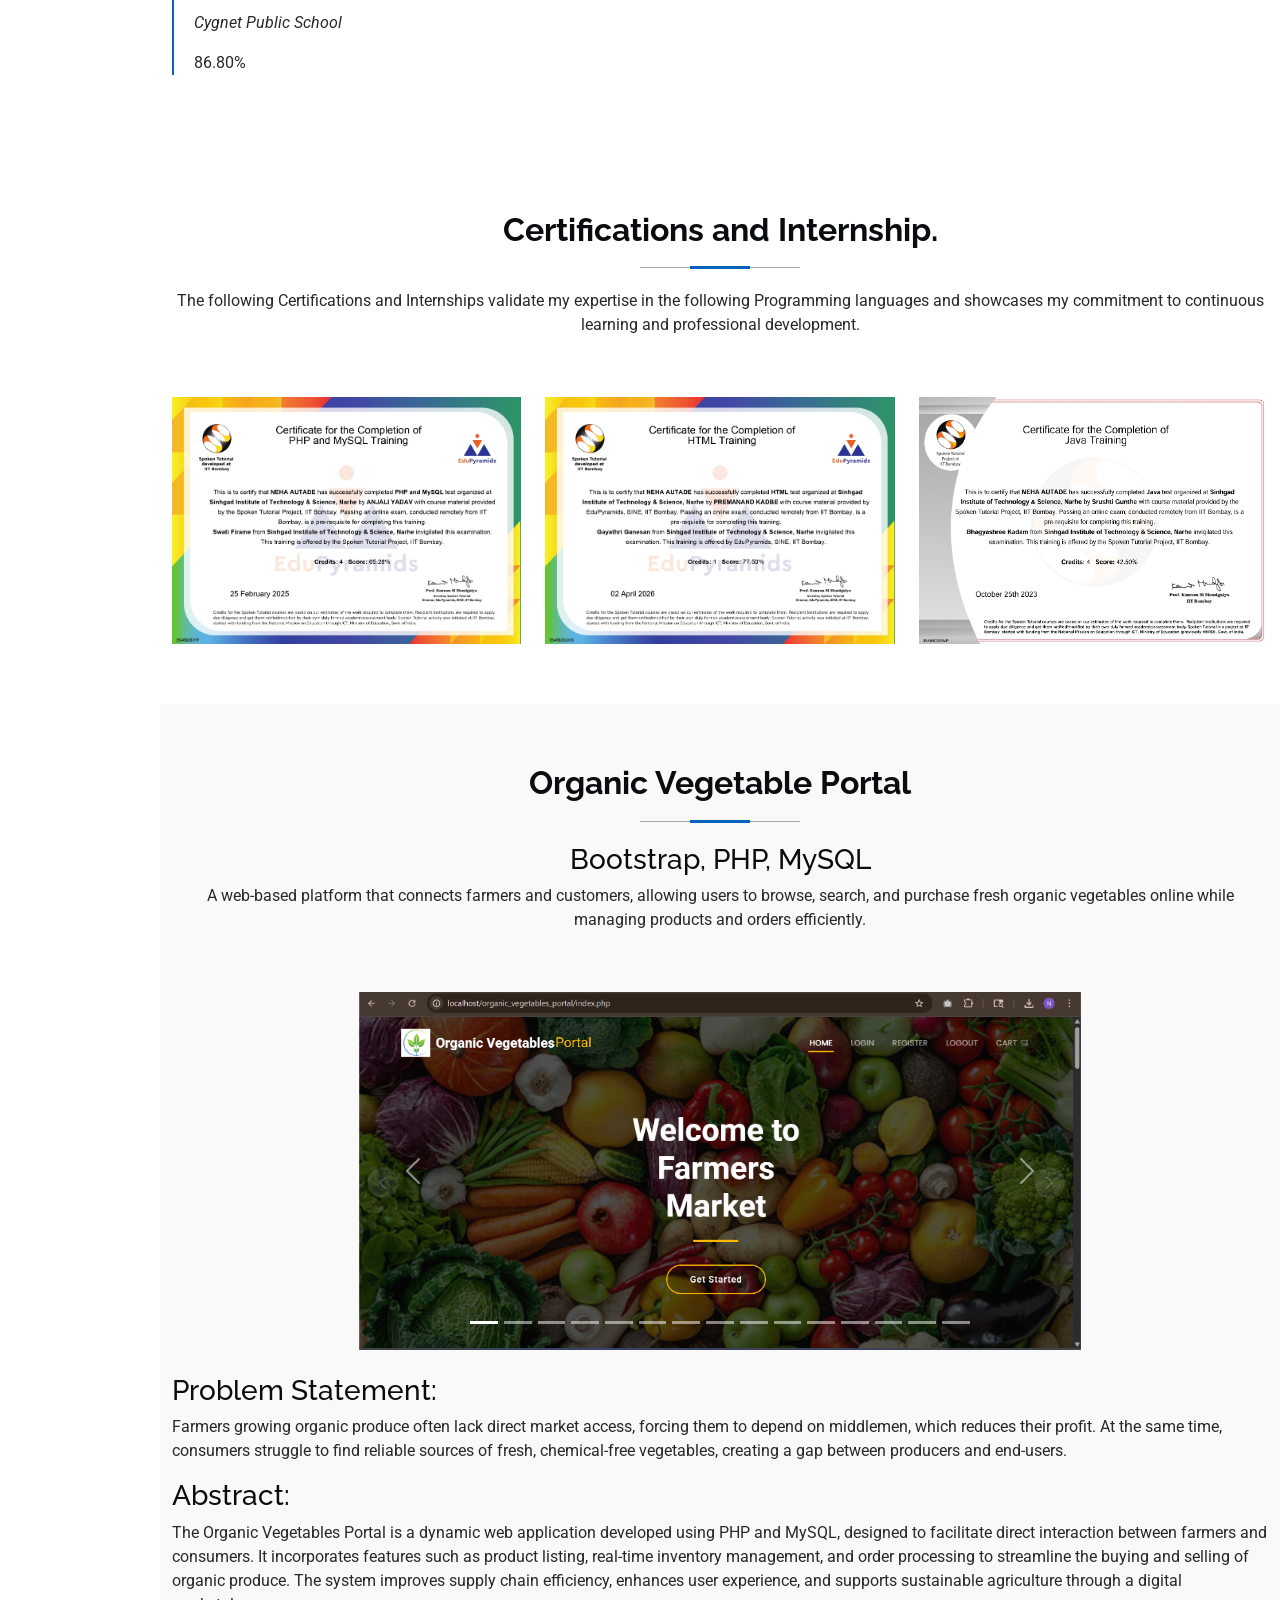
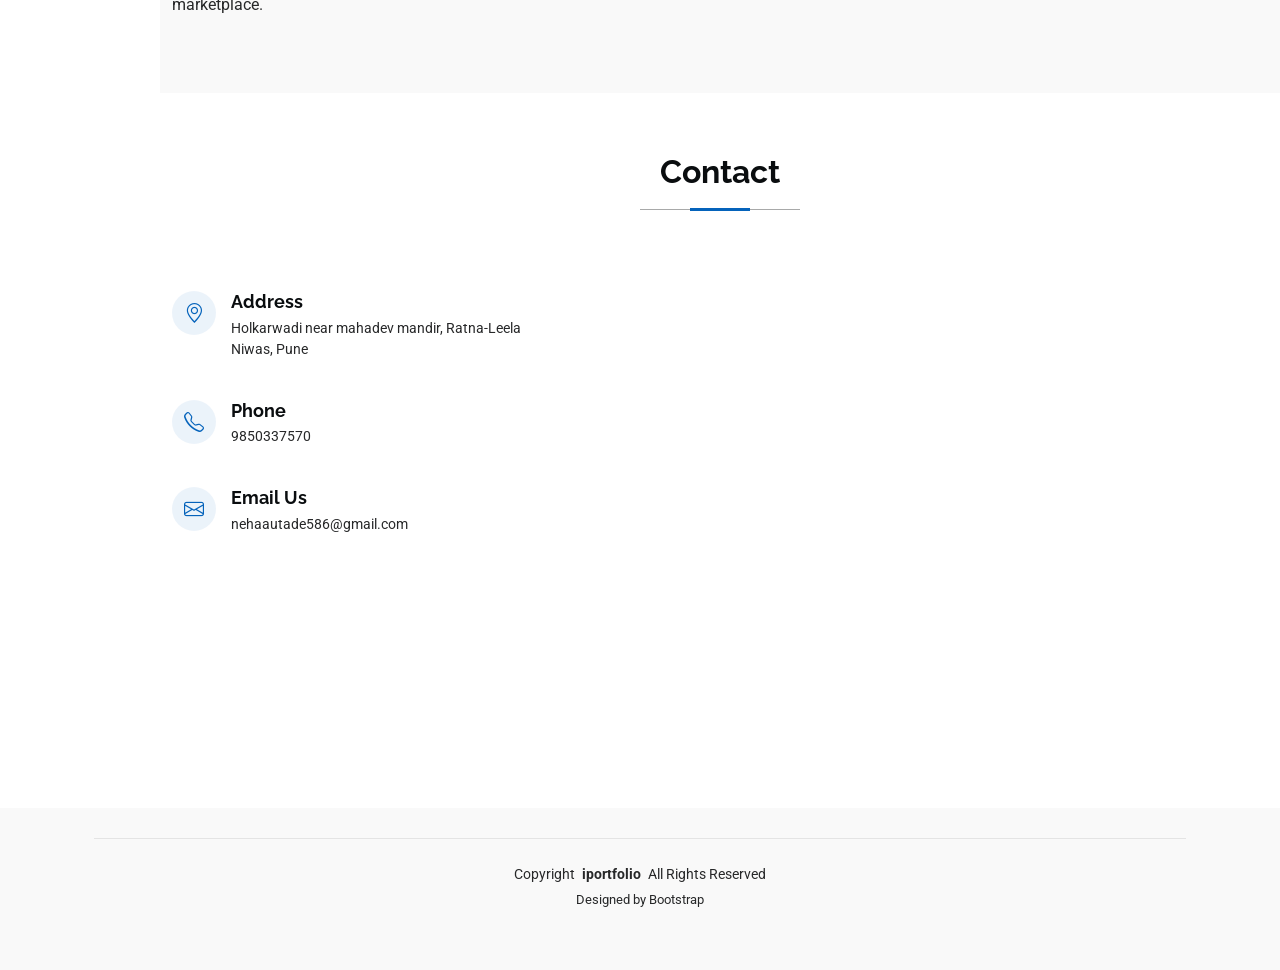
==== commit 5f48ba1f: "Minor text update" ====
--- a/index.html
+++ b/index.html
@@ -122,7 +122,7 @@
 
           </div>
           <div class="col-lg-8 content">
-            <h2>IT Engineer &amp; </h2>
+            <h2>IT Engineer </h2>
             <p class="fst-italic py-3">
               "I am a beginner full stack Python developer with foundational knowledge of building web applications using the Django framework. I've also worked with Bootstrap to create simple, responsive user interfaces and I am continuously improving my skills in both backend and frontend development."
             </p>
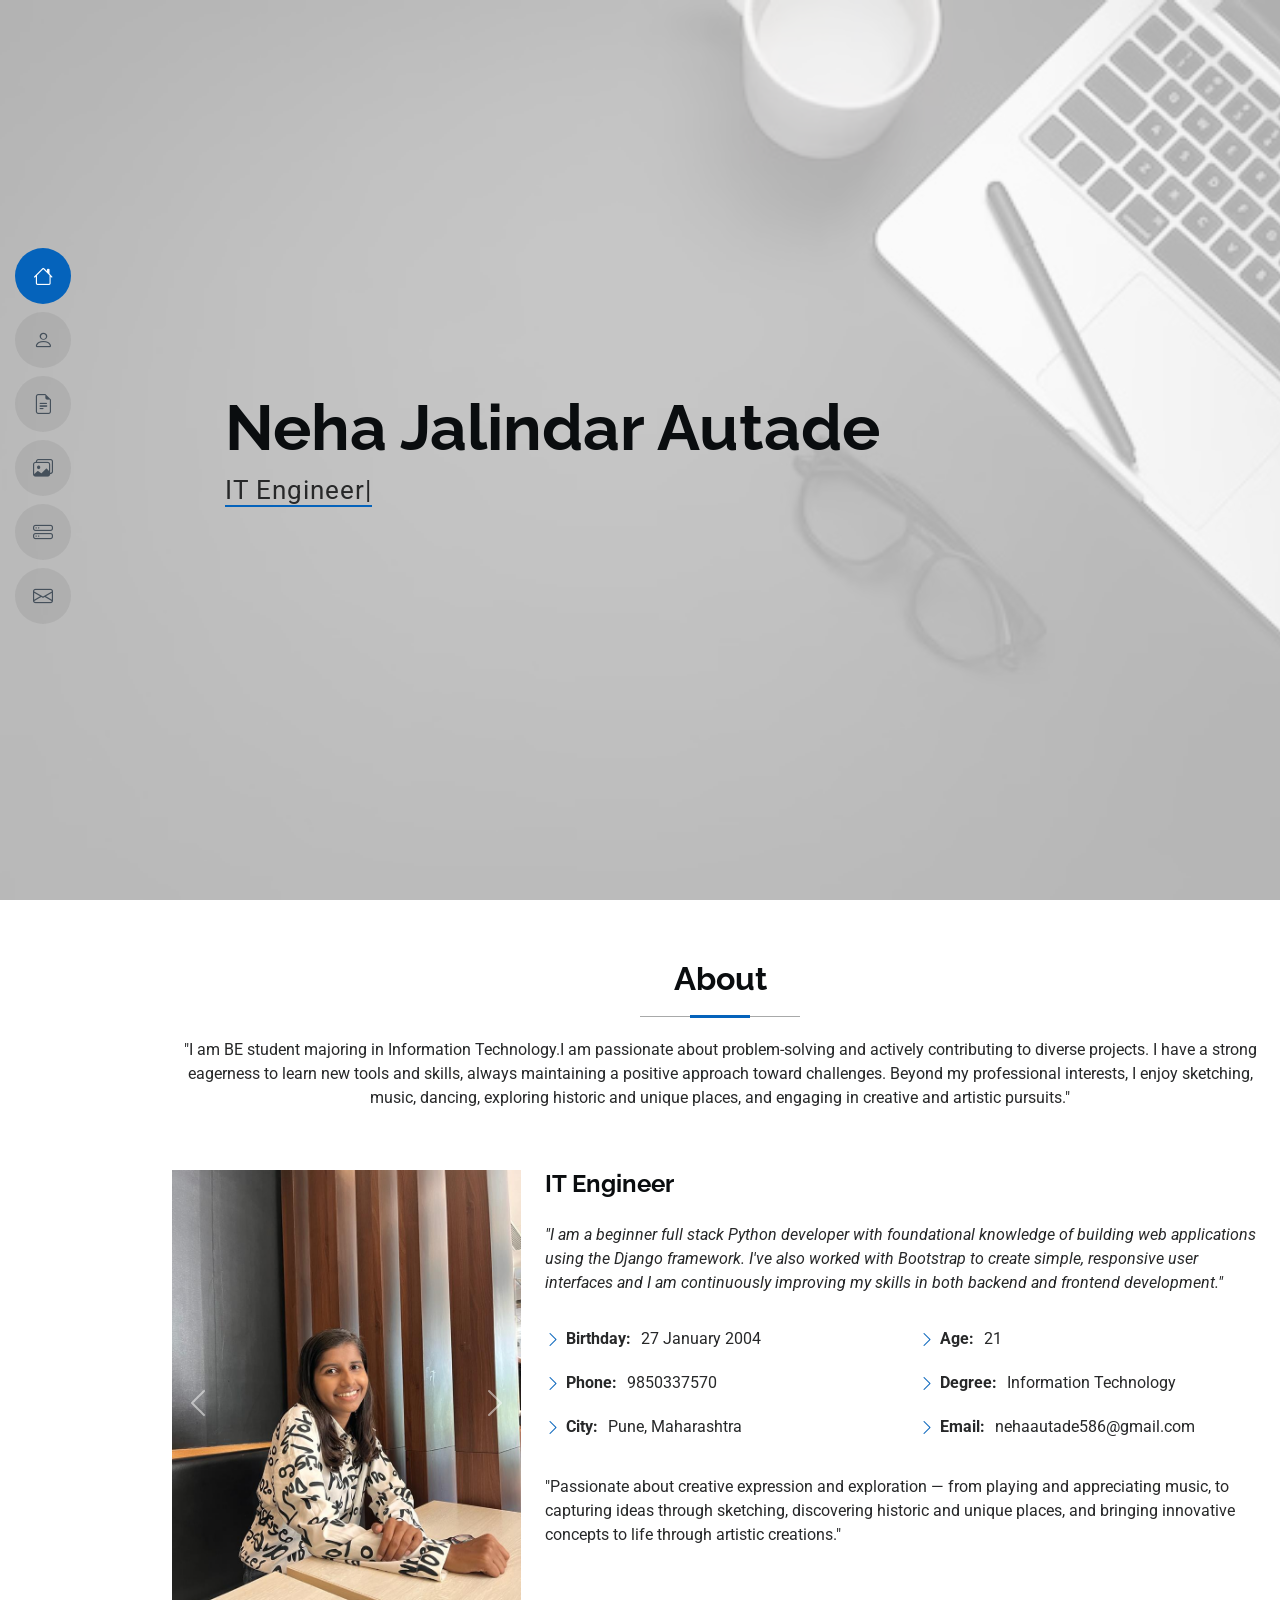
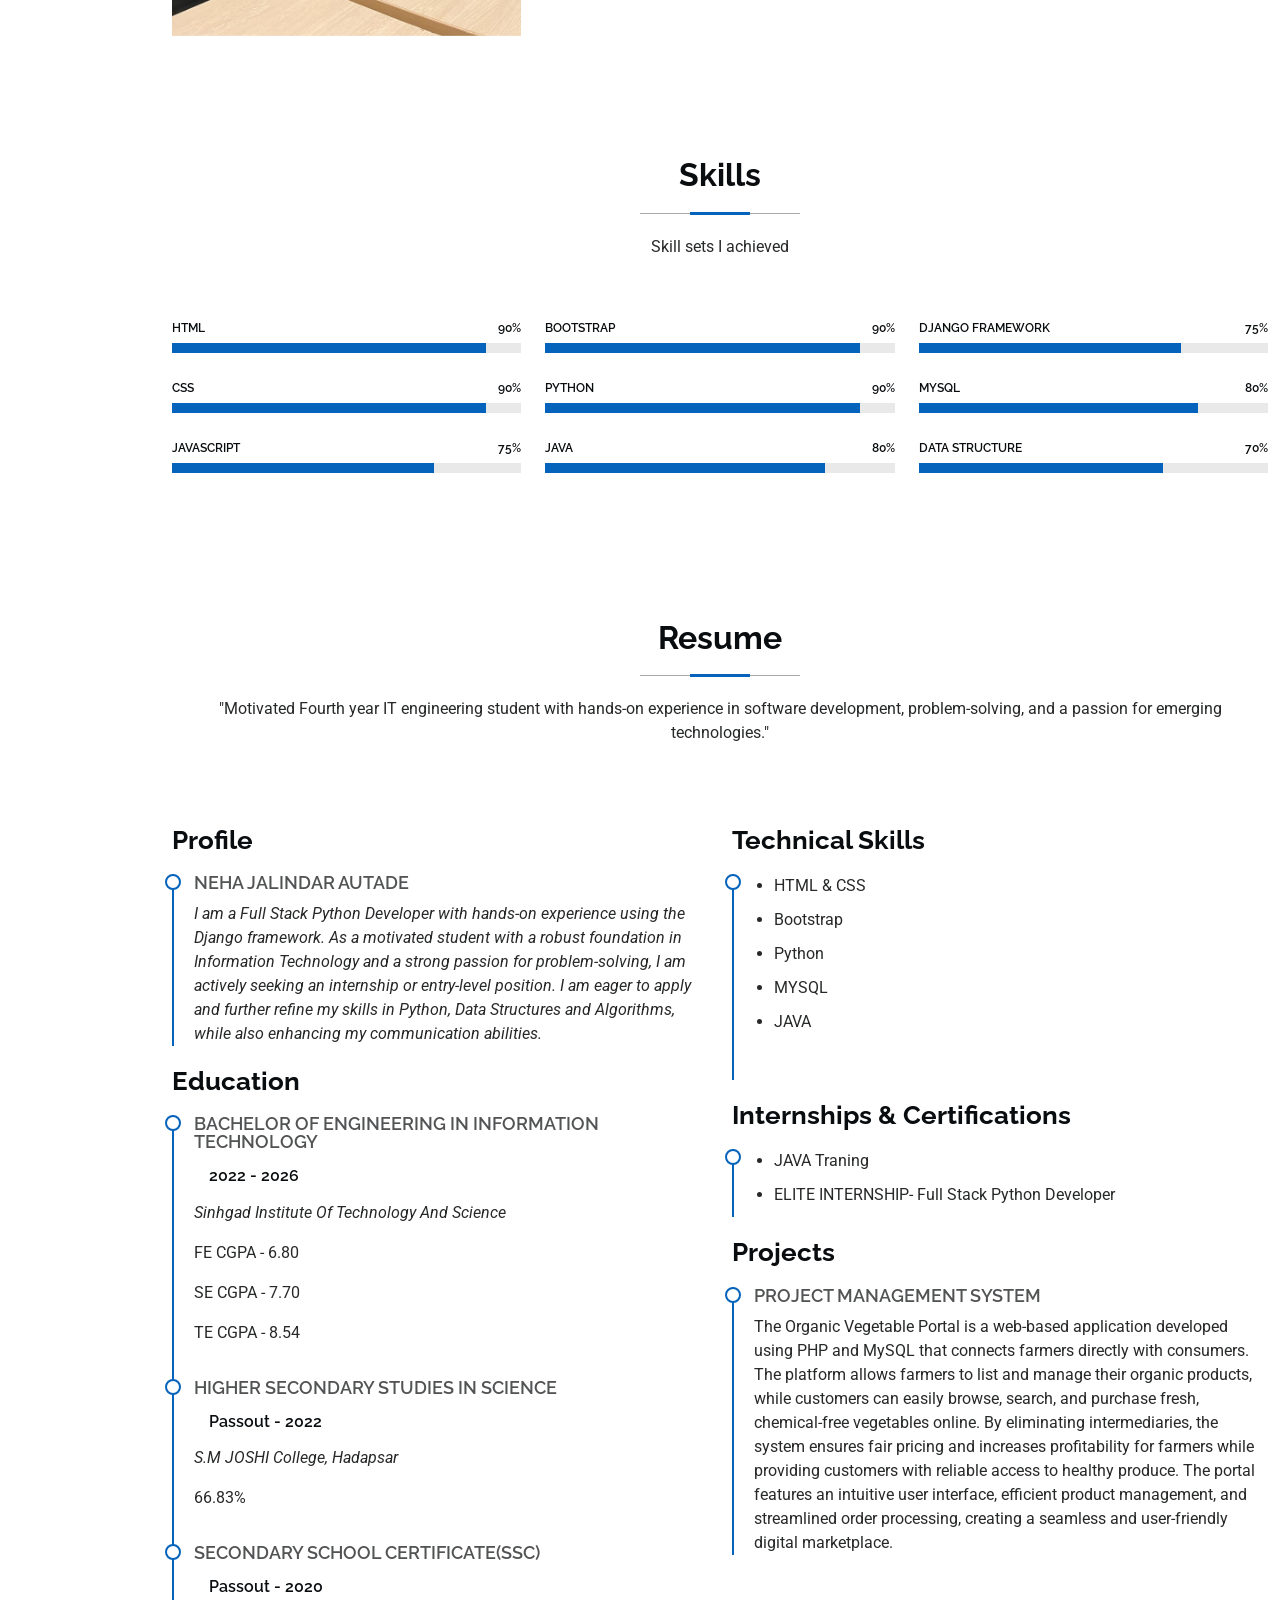
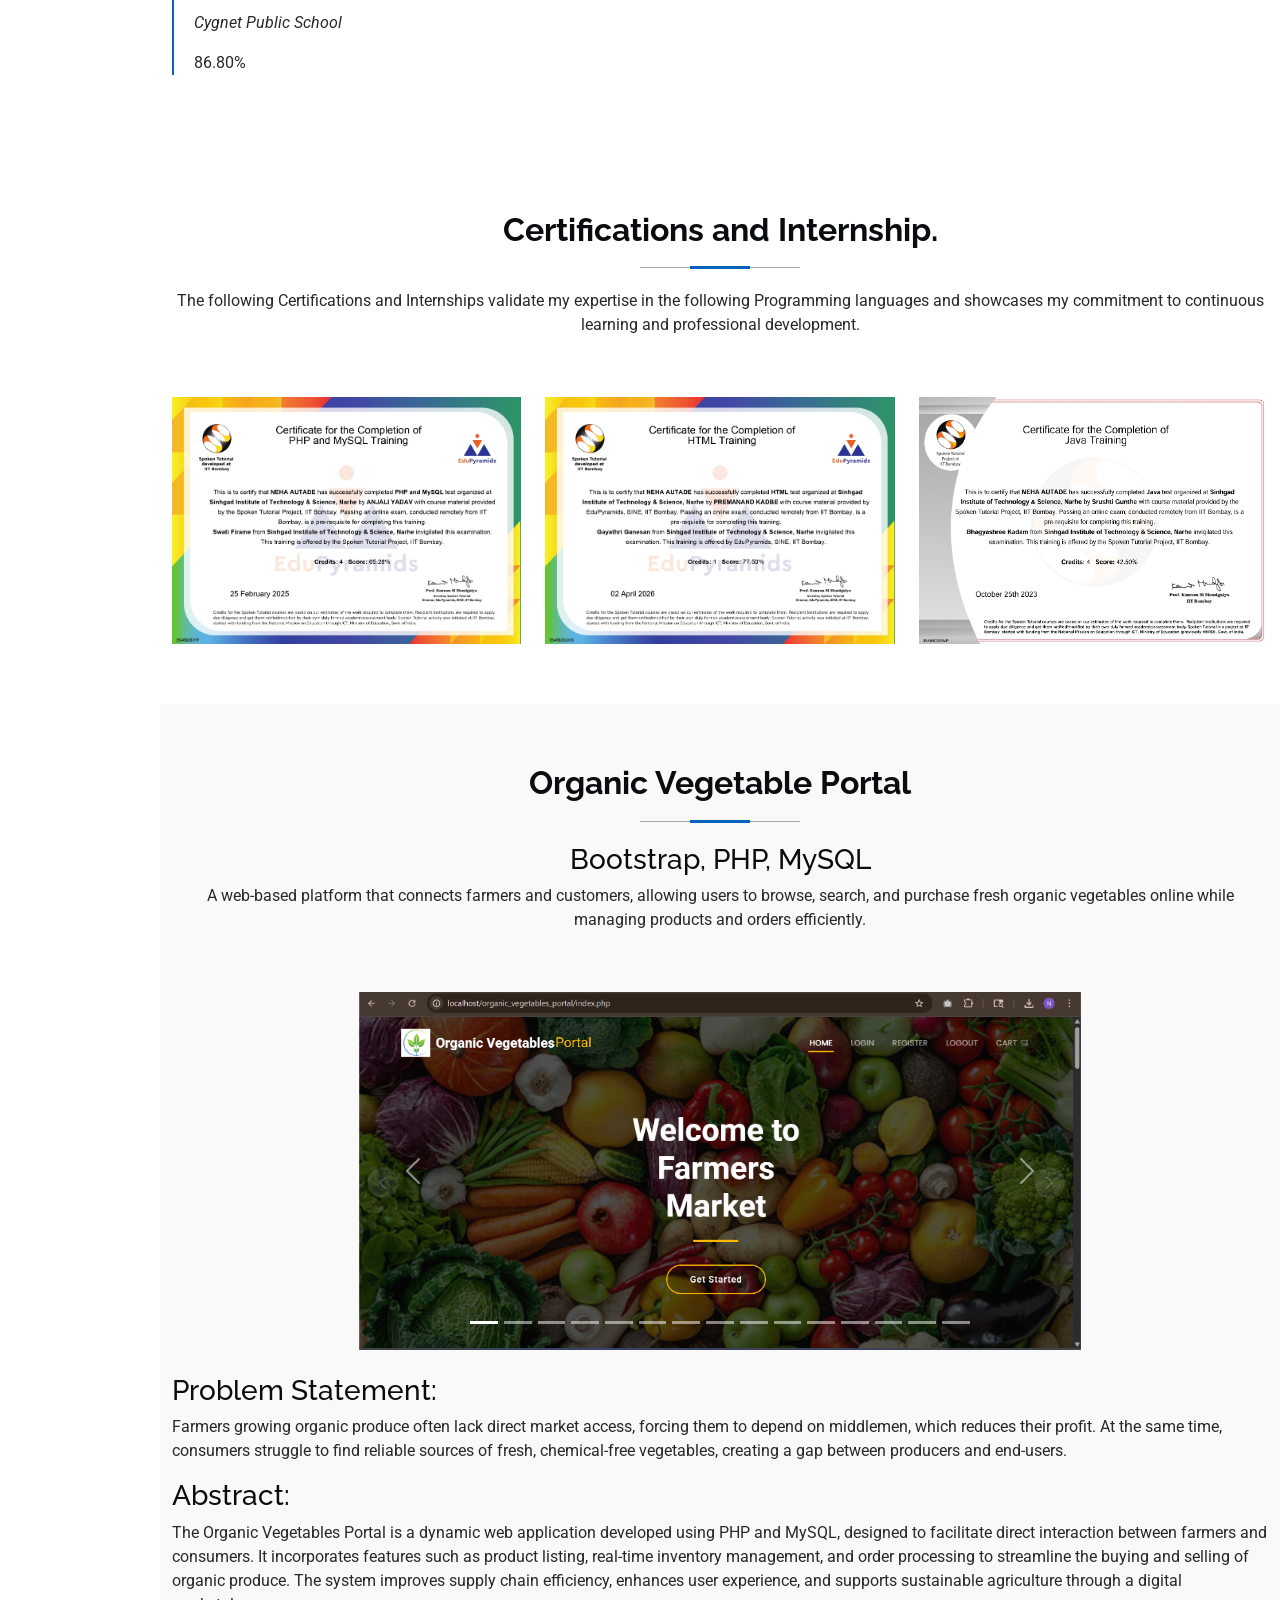
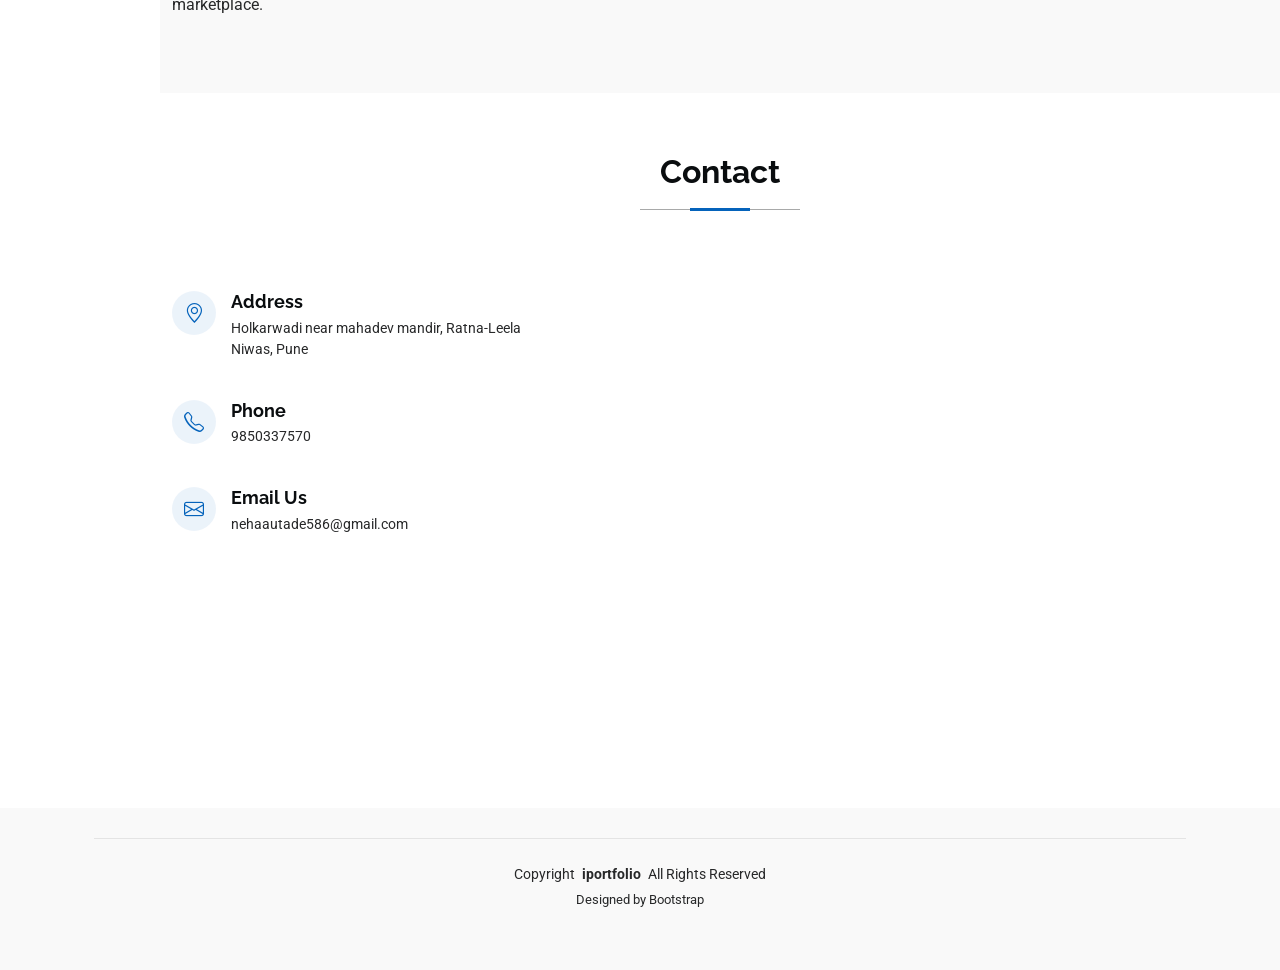
==== commit 0b9a0ca2: "Updated project description" ====
--- a/index.html
+++ b/index.html
@@ -373,7 +373,7 @@
               
               <h4>Project Management System</h4>
 
-              <p>The Project Management System is a mini full-stack web application built using the MERN stack — MongoDB for database management, Express.js as the backend framework, React.js for building an interactive user interface, and Node.js as the runtime environment.This system allows users to create projects, assign tasks, track progress, and update statuses in real time. It includes JWT-based authentication to ensure secure login and protect sensitive data. All project and task information is stored in MongoDB Atlas, a cloud-hosted database, so it can be accessed from anywhere without local setup.</p>
+              <p>The Organic Vegetable Portal is a web-based application developed using PHP and MySQL that connects farmers directly with consumers. The platform allows farmers to list and manage their organic products, while customers can easily browse, search, and purchase fresh, chemical-free vegetables online. By eliminating intermediaries, the system ensures fair pricing and increases profitability for farmers while providing customers with reliable access to healthy produce. The portal features an intuitive user interface, efficient product management, and streamlined order processing, creating a seamless and user-friendly digital marketplace.</p>
               
             </div>
 
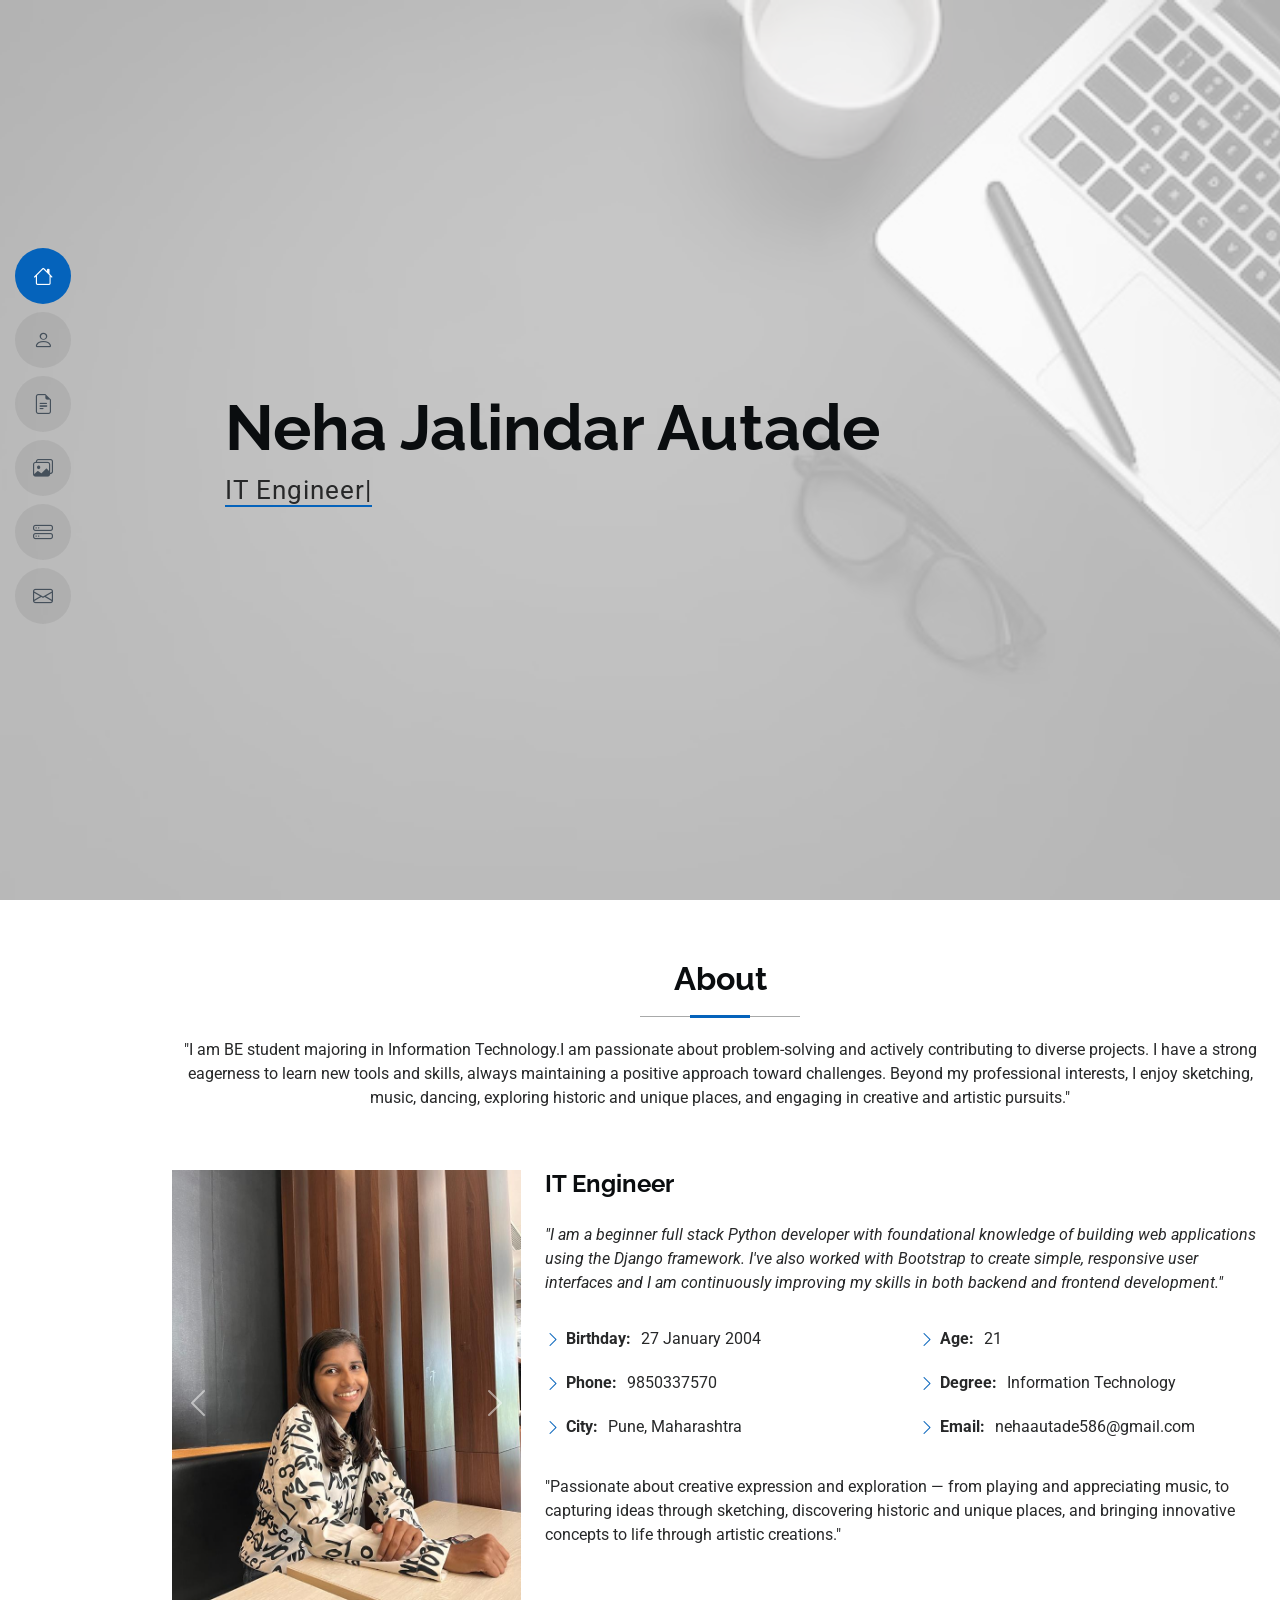
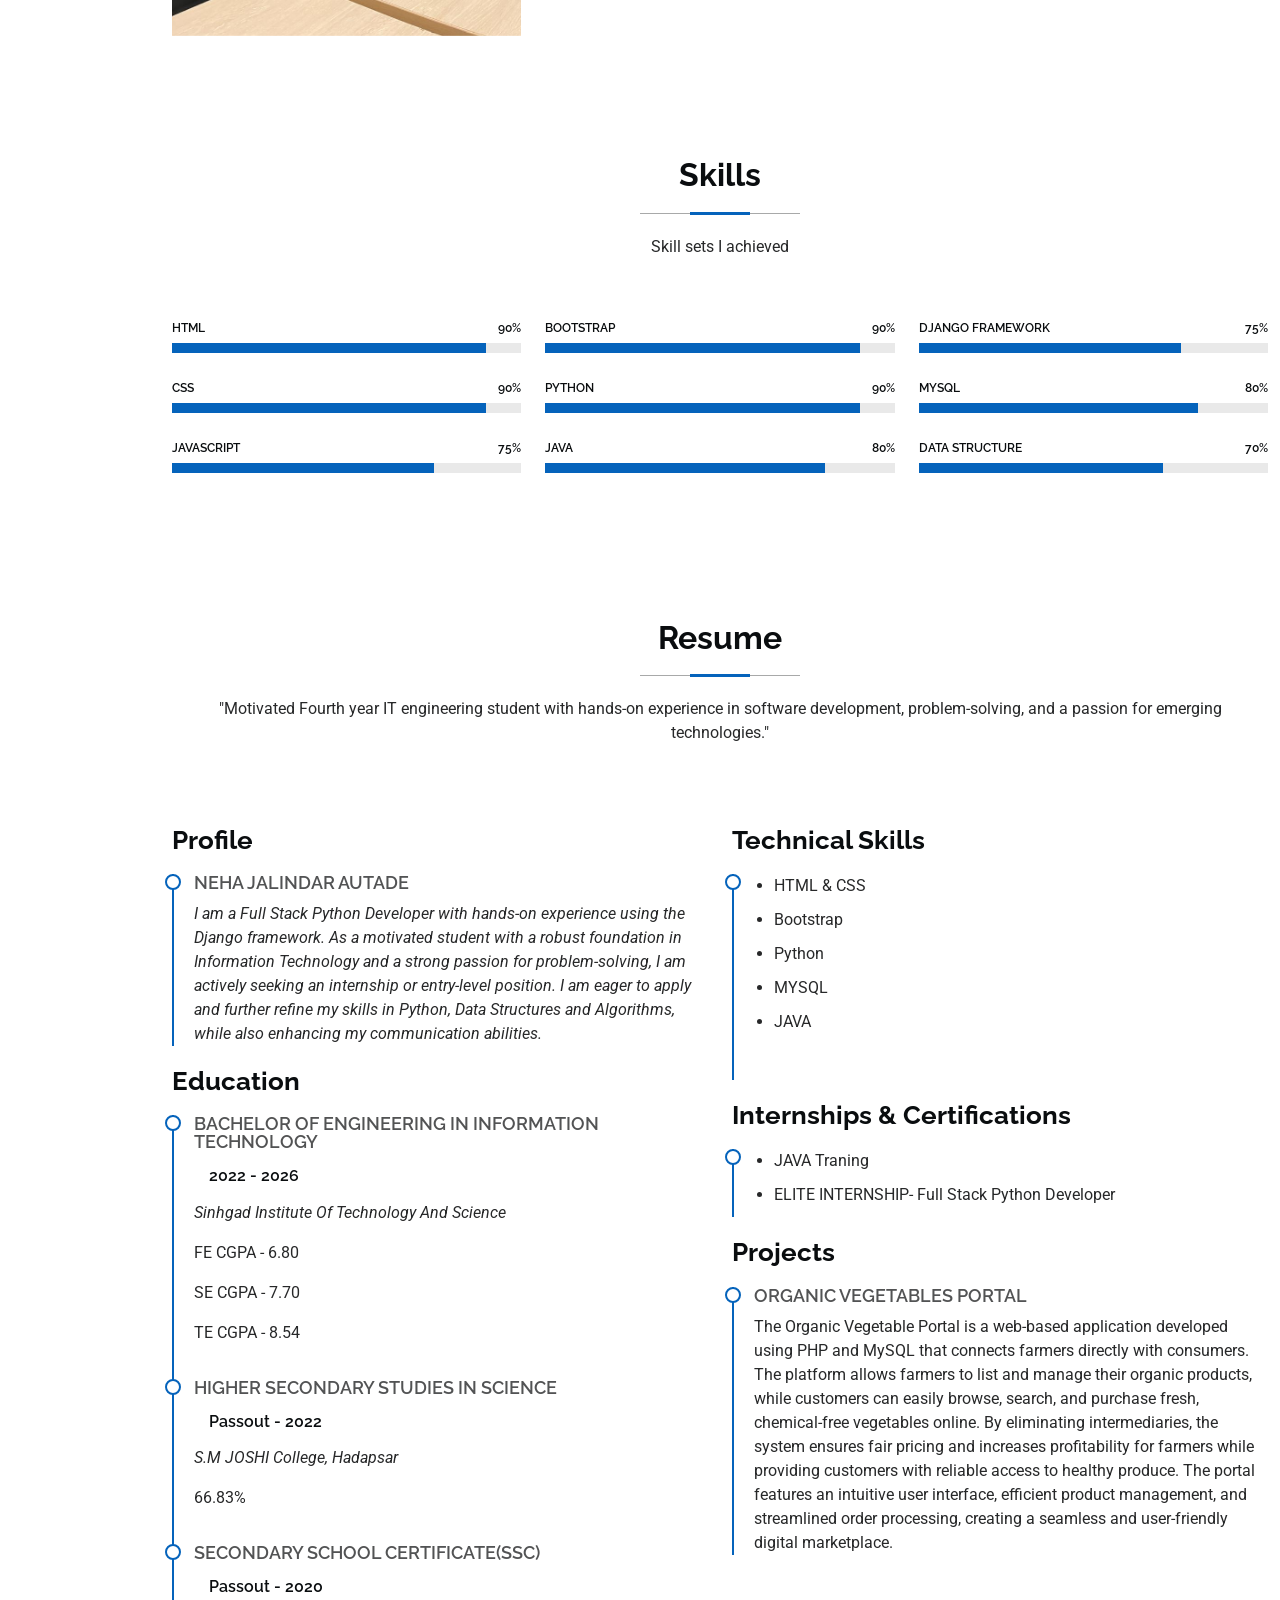
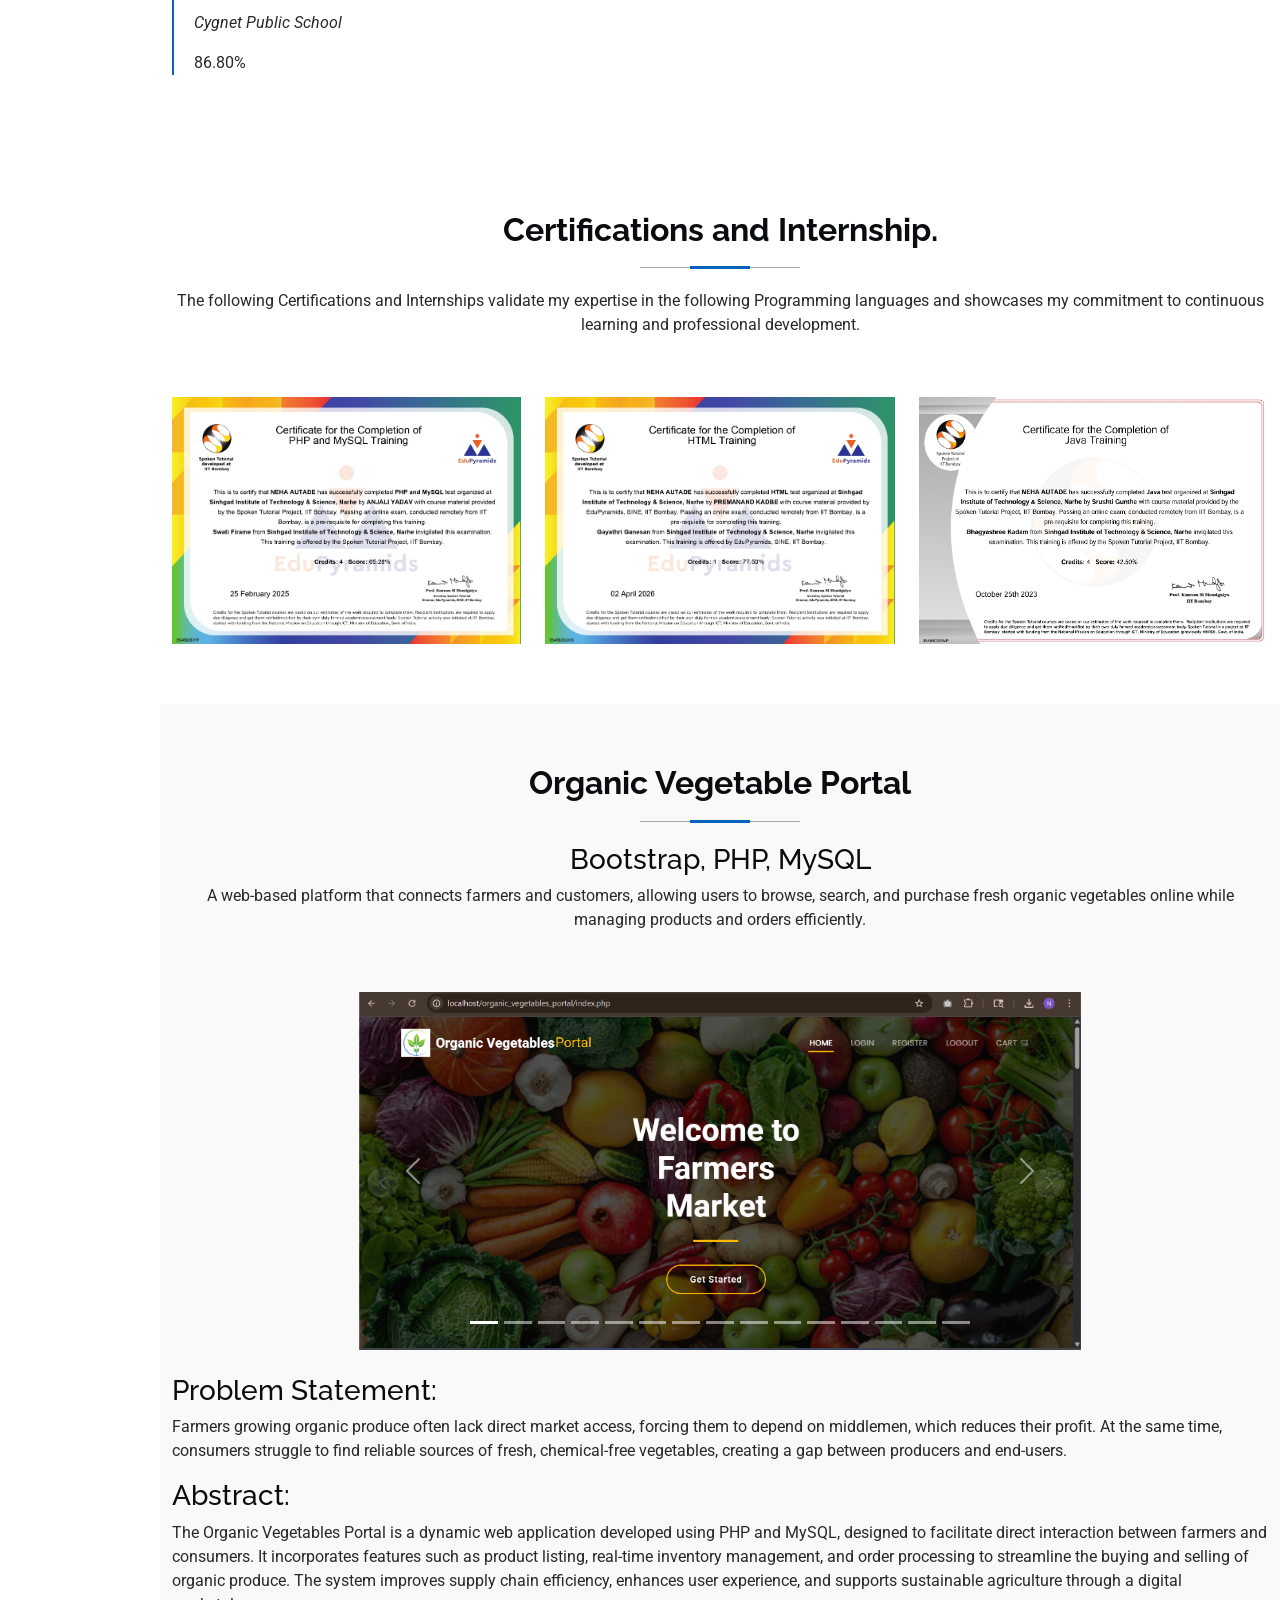
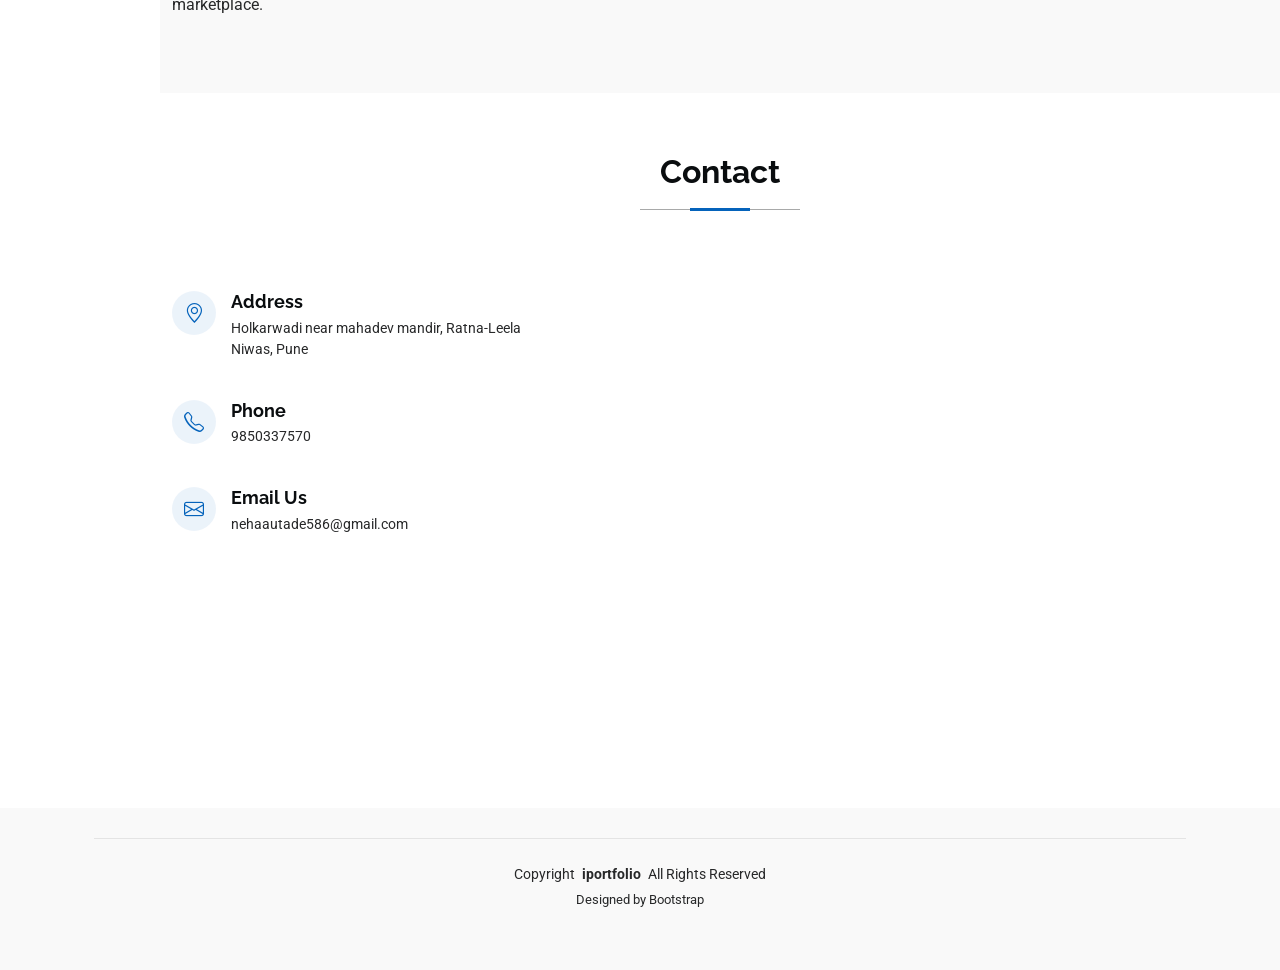
==== commit 394b8f68: "Updated project description and name" ====
--- a/index.html
+++ b/index.html
@@ -371,7 +371,7 @@
             <div class="resume-item pb-0">
               <!--<h4>Neha Jalindar Autade</h4>-->
               
-              <h4>Project Management System</h4>
+              <h4>Organic Vegetables Portal</h4>
 
               <p>The Organic Vegetable Portal is a web-based application developed using PHP and MySQL that connects farmers directly with consumers. The platform allows farmers to list and manage their organic products, while customers can easily browse, search, and purchase fresh, chemical-free vegetables online. By eliminating intermediaries, the system ensures fair pricing and increases profitability for farmers while providing customers with reliable access to healthy produce. The portal features an intuitive user interface, efficient product management, and streamlined order processing, creating a seamless and user-friendly digital marketplace.</p>
               
